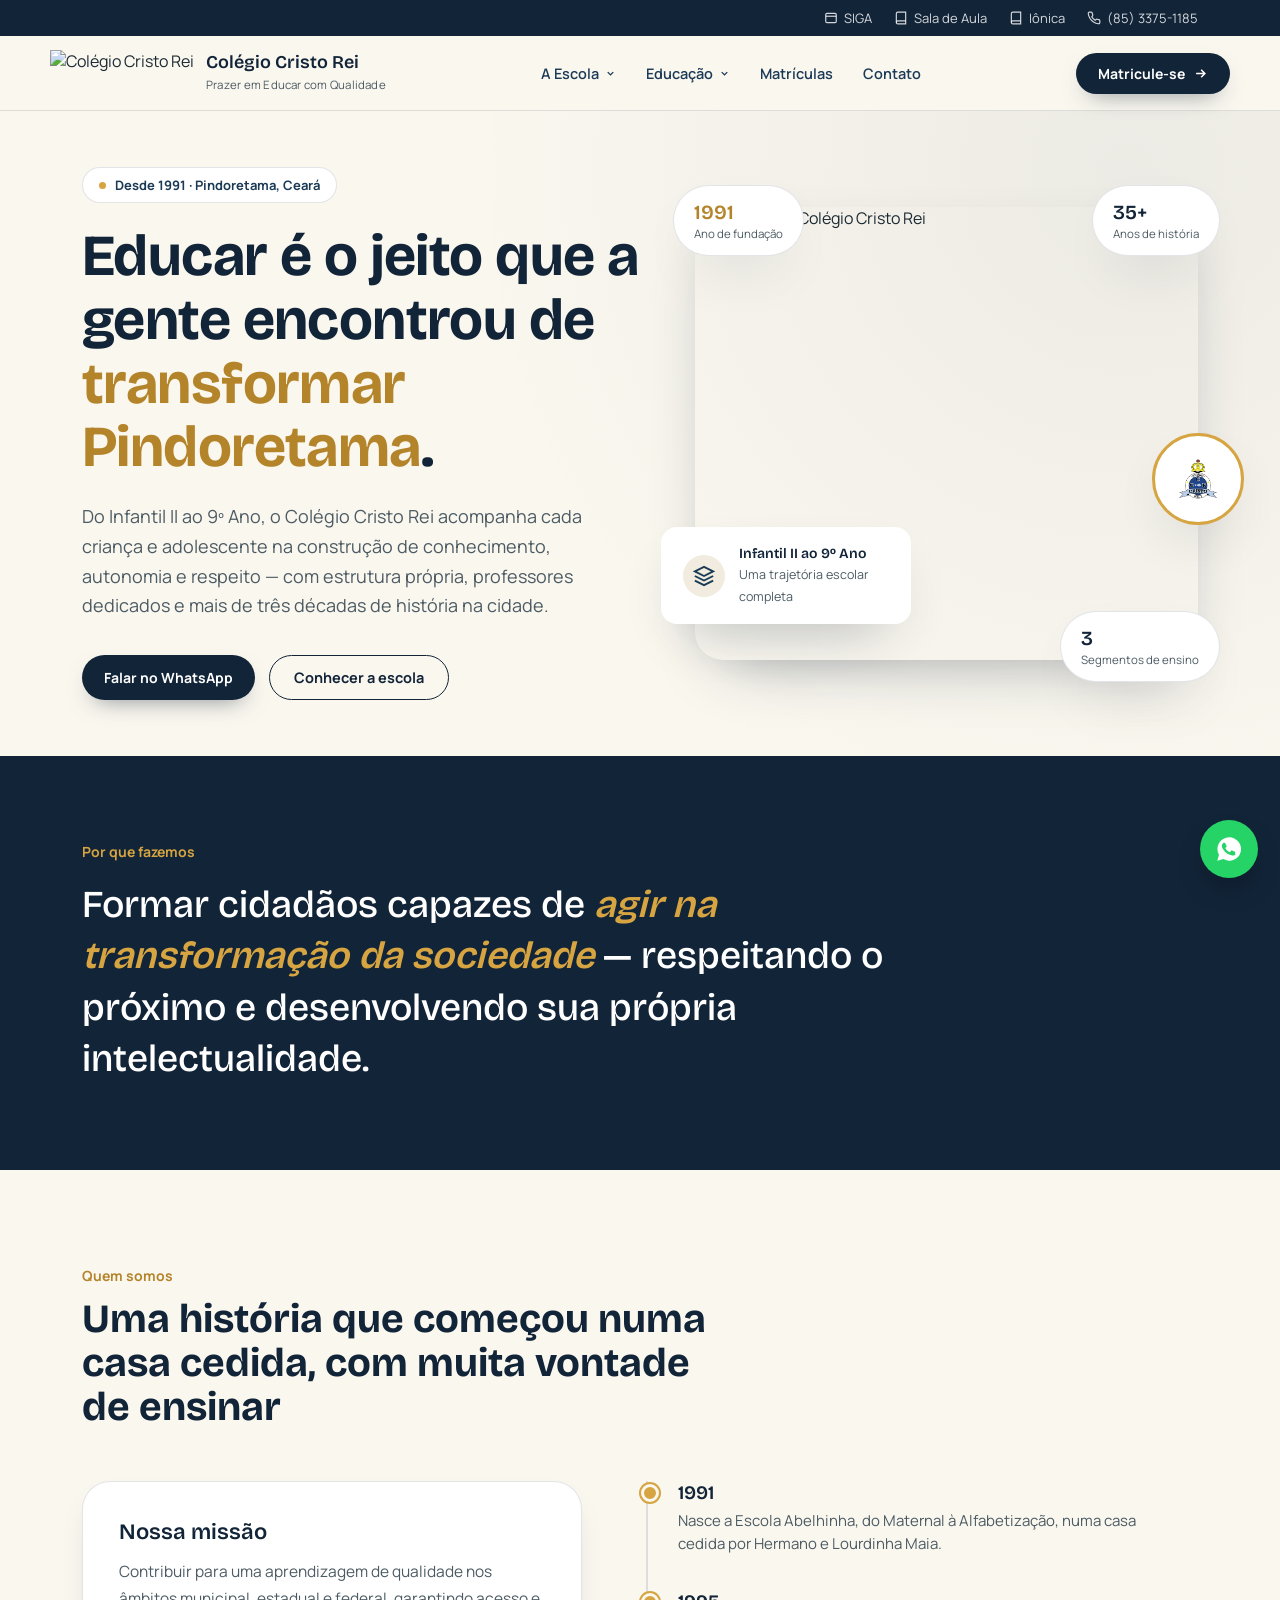
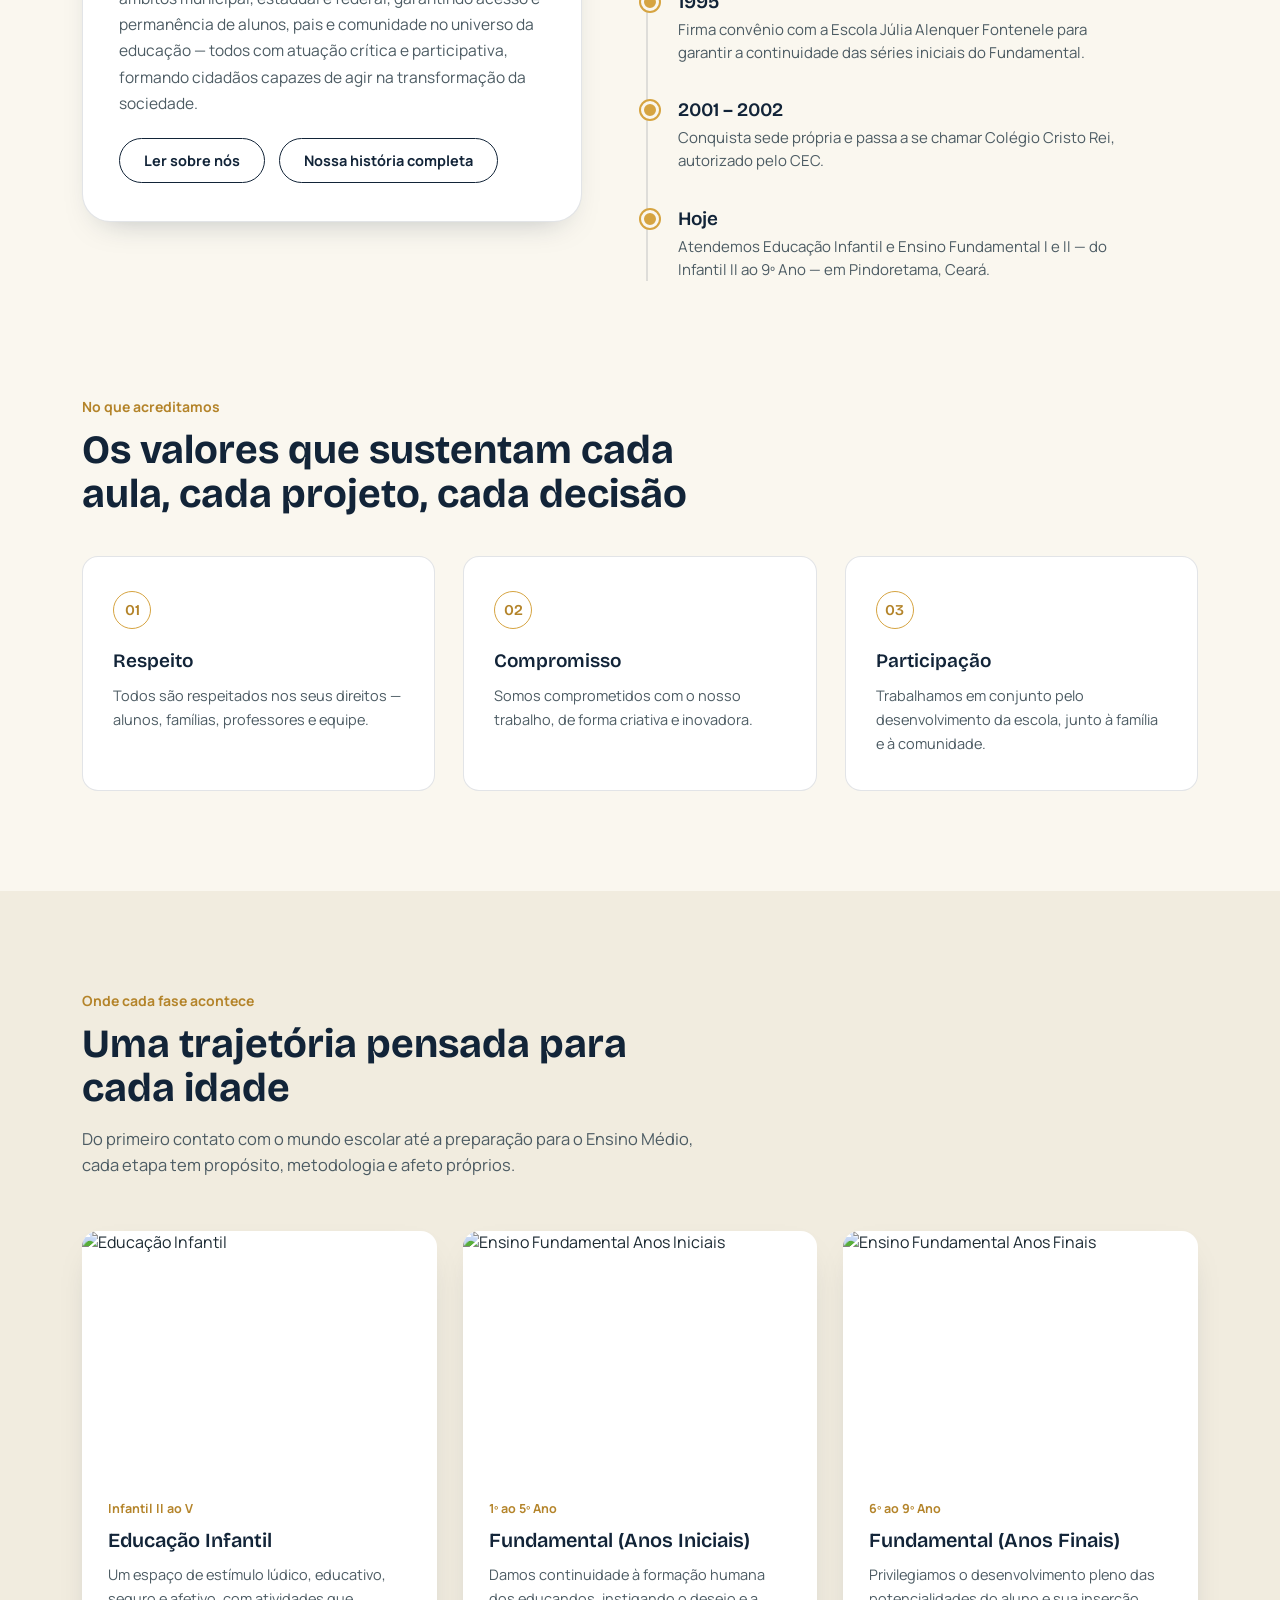
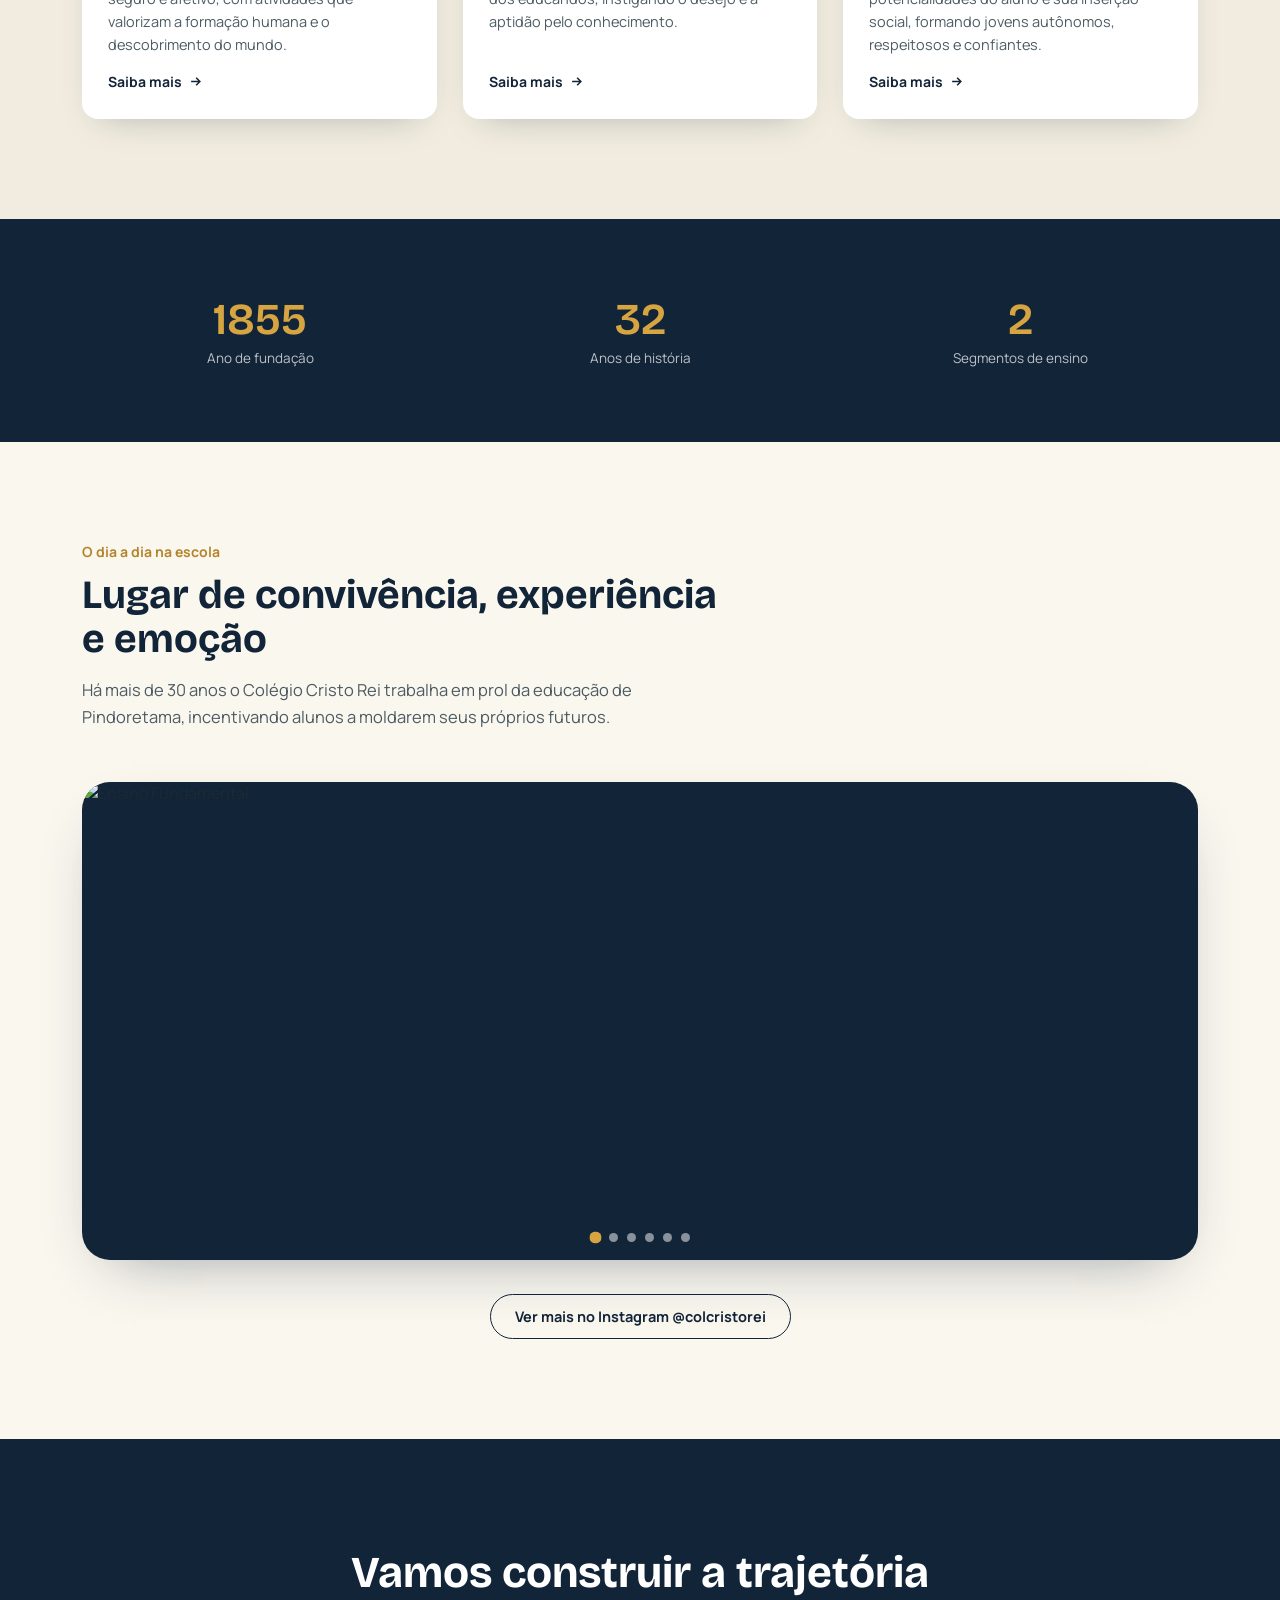
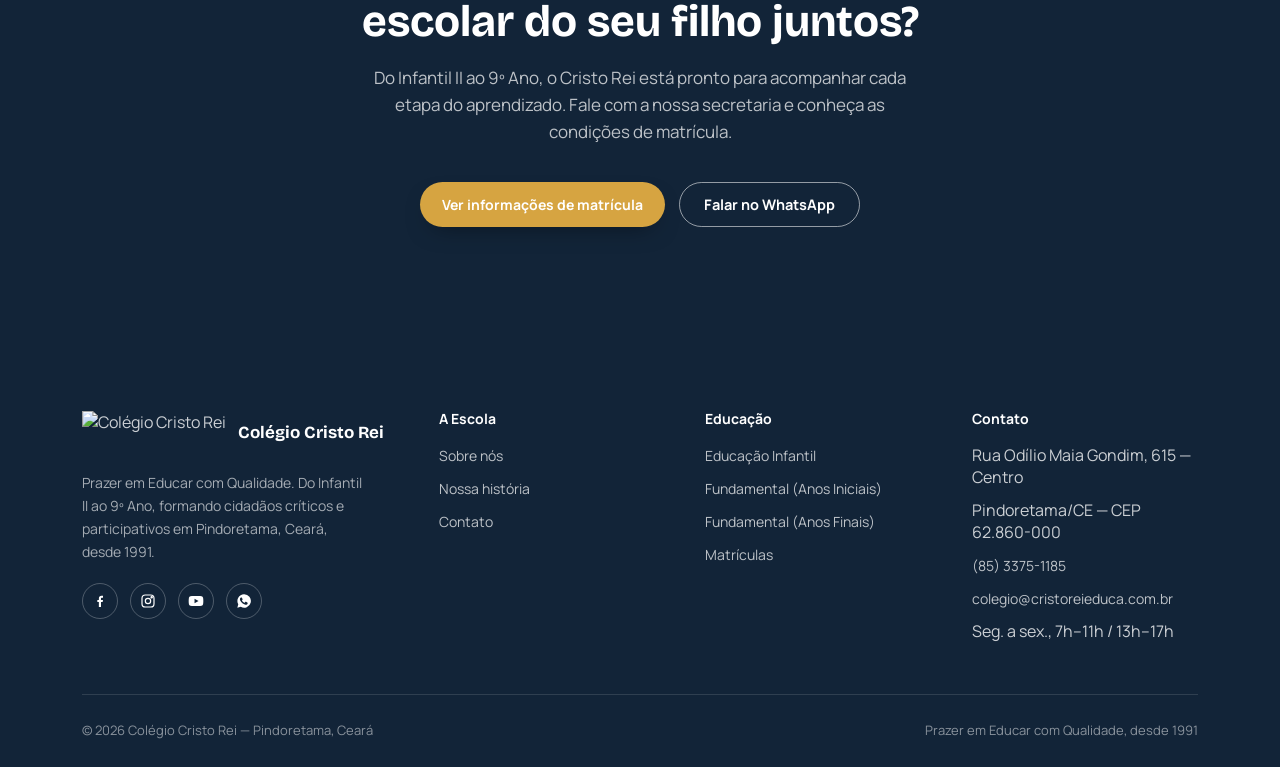
==== index.html @ 0f5fbab6 "Add files via upload" ====
<!DOCTYPE html>
<html lang="pt-BR">
<head>
<meta charset="UTF-8">
<meta name="viewport" content="width=device-width, initial-scale=1.0">
<title>Colégio Cristo Rei · Pindoretama, Ceará · Prazer em Educar com Qualidade</title>
<meta name="description" content="Colégio Cristo Rei — Educação Infantil ao 9º Ano em Pindoretama, Ceará. Desde 1991 formando cidadãos críticos, participativos e preparados para o futuro.">
<link rel="icon" href="https://cristoreieduca.com.br/wp-content/uploads/2020/12/cropped-favicon-1-270x270.png">
<link rel="preconnect" href="https://fonts.googleapis.com">
<link rel="preconnect" href="https://fonts.gstatic.com" crossorigin>
<link href="https://fonts.googleapis.com/css2?family=Bricolage+Grotesque:opsz,wght@12..96,400;12..96,500;12..96,600;12..96,700&family=Manrope:wght@400;500;600;700;800&display=swap" rel="stylesheet">
<link rel="stylesheet" href="css/style.css">
</head>
<body>

<div class="topbar">
  <div class="wrap">
    <a href="https://siga.activesoft.com.br/login/?instituicao=CRISTOREICE" target="_blank" rel="noopener">
      <svg viewBox="0 0 24 24" fill="none" stroke="currentColor" stroke-width="2"><rect x="3" y="4" width="18" height="16" rx="2"/><path d="M3 9h18"/></svg> SIGA
    </a>
    <a href="https://classroom.google.com/u/0/h?hl=pt-BR" target="_blank" rel="noopener">
      <svg viewBox="0 0 24 24" fill="none" stroke="currentColor" stroke-width="2"><path d="M4 19.5A2.5 2.5 0 0 1 6.5 17H20"/><path d="M6.5 2H20v20H6.5A2.5 2.5 0 0 1 4 19.5v-15A2.5 2.5 0 0 1 6.5 2z"/></svg> Sala de Aula
    </a>
    <a href="https://colegiocristoreice.souionica.com.br/library" target="_blank" rel="noopener">
      <svg viewBox="0 0 24 24" fill="none" stroke="currentColor" stroke-width="2"><path d="M4 19.5A2.5 2.5 0 0 1 6.5 17H20"/><path d="M6.5 2H20v20H6.5A2.5 2.5 0 0 1 4 19.5v-15A2.5 2.5 0 0 1 6.5 2z"/></svg> Iônica
    </a>
    <a href="tel:8533751185">
      <svg viewBox="0 0 24 24" fill="none" stroke="currentColor" stroke-width="2"><path d="M22 16.92v3a2 2 0 0 1-2.18 2 19.8 19.8 0 0 1-8.63-3.07 19.5 19.5 0 0 1-6-6 19.8 19.8 0 0 1-3.07-8.67A2 2 0 0 1 4.11 2h3a2 2 0 0 1 2 1.72c.13.96.36 1.9.68 2.81a2 2 0 0 1-.45 2.11L8.09 9.91a16 16 0 0 0 6 6l1.27-1.27a2 2 0 0 1 2.11-.45c.91.32 1.85.55 2.81.68A2 2 0 0 1 22 16.92z"/></svg> (85) 3375-1185
    </a>
  </div>
</div>

<header class="site" id="siteHeader">
  <div class="wrap nav-row">
    <a class="brand" href="index.html">
      <img src="https://cristoreieduca.com.br/wp-content/uploads/2020/11/Logotipo-CCR-2021_Prancheta-1.png" alt="Colégio Cristo Rei">
      <span>
        <span class="name">Colégio Cristo Rei</span>
        <span class="tag">Prazer em Educar com Qualidade</span>
      </span>
    </a>
    <nav class="main">
      <div class="has-drop">
        <button>A Escola <svg viewBox="0 0 24 24" fill="none" stroke="currentColor" stroke-width="3"><path d="M6 9l6 6 6-6"/></svg></button>
        <div class="dropdown">
          <a href="sobre-nos.html">Sobre nós<span>Missão e valores</span></a>
          <a href="nossa-historia.html">Nossa história<span>Desde 1991</span></a>
        </div>
      </div>
      <div class="has-drop">
        <button>Educação <svg viewBox="0 0 24 24" fill="none" stroke="currentColor" stroke-width="3"><path d="M6 9l6 6 6-6"/></svg></button>
        <div class="dropdown">
          <a href="educacao-infantil.html">Educação Infantil<span>Infantil II ao V</span></a>
          <a href="fundamental-anos-iniciais.html">Fundamental (Anos Iniciais)<span>1º ao 5º Ano</span></a>
          <a href="fundamental-anos-finais.html">Fundamental (Anos Finais)<span>6º ao 9º Ano</span></a>
        </div>
      </div>
      <a href="matriculas.html">Matrículas</a>
      <a href="contato.html">Contato</a>
    </nav>
    <a class="cta-btn desktop-only" href="matriculas.html">
      Matricule-se
      <svg viewBox="0 0 24 24" fill="none" stroke="currentColor" stroke-width="2.4" width="15" height="15"><path d="M5 12h14M13 6l6 6-6 6"/></svg>
    </a>
    <button class="burger" id="burgerBtn" aria-label="Abrir menu"><span></span><span></span><span></span></button>
  </div>
  <div class="mobile-menu" id="mobileMenu">
    <div class="m-group"><b>A Escola</b></div>
    <div class="sub">
      <a href="sobre-nos.html">Sobre nós</a>
      <a href="nossa-historia.html">Nossa história</a>
    </div>
    <div class="m-group"><b>Educação</b></div>
    <div class="sub">
      <a href="educacao-infantil.html">Educação Infantil</a>
      <a href="fundamental-anos-iniciais.html">Fundamental (Anos Iniciais)</a>
      <a href="fundamental-anos-finais.html">Fundamental (Anos Finais)</a>
    </div>
    <a href="matriculas.html">Matrículas</a>
    <a href="contato.html">Contato</a>
    <a href="matriculas.html">Matricule-se →</a>
  </div>
</header>

<!-- HERO -->
<section class="hero">
  <div class="wrap hero-grid">
    <div class="reveal">
      <span class="badge"><span class="dot"></span> Desde 1991 · Pindoretama, Ceará</span>
      <h1>Educar é o jeito que a gente encontrou de <em>transformar Pindoretama</em>.</h1>
      <p class="lead">Do Infantil II ao 9º Ano, o Colégio Cristo Rei acompanha cada criança e adolescente na construção de conhecimento, autonomia e respeito — com estrutura própria, professores dedicados e mais de três décadas de história na cidade.</p>
      <div class="hero-actions">
        <a class="cta-btn" href="https://api.whatsapp.com/send/?phone=558597484850&text=Ol%C3%A1%2C%20gostaria%20de%20saber%20mais%20sobre%20o%20Col%C3%A9gio%20Cristo%20Rei" target="_blank" rel="noopener">Falar no WhatsApp</a>
        <a class="btn-outline" href="sobre-nos.html">Conhecer a escola</a>
      </div>
    </div>
    <div class="hero-media reveal">
      <div class="frame">
        <img src="https://cristoreieduca.com.br/wp-content/uploads/2020/12/Foto-da-Fachada-melhorar-a-foto-tirar-fios-etc-scaled.jpg" alt="Fachada do Colégio Cristo Rei">
      </div>

      <div class="float-card mini node-tl">
        <b>1991</b><span>Ano de fundação</span>
      </div>
      <div class="float-card mini node-tr">
        <b>35+</b><span>Anos de história</span>
      </div>
      <div class="float-card node-bl">
        <div class="icon">
          <svg viewBox="0 0 24 24" fill="none" stroke="currentColor" stroke-width="2"><path d="M12 2 2 7l10 5 10-5-10-5z"/><path d="M2 17l10 5 10-5"/><path d="M2 12l10 5 10-5"/></svg>
        </div>
        <div>
          <b>Infantil II ao 9º Ano</b>
          <span>Uma trajetória escolar completa</span>
        </div>
      </div>
      <div class="float-card mini node-br">
        <b>3</b><span>Segmentos de ensino</span>
      </div>
      <div class="float-card logo-badge" aria-hidden="true">
        <img src="img/brasao-cristo-rei.png" alt="Brasão do Colégio Cristo Rei">
      </div>
    </div>
  </div>
</section>

<!-- QUOTE -->
<section class="quote-section">
  <div class="wrap reveal">
    <span class="eyebrow">Por que fazemos</span>
    <h2>Formar cidadãos capazes de <i>agir na transformação da sociedade</i> — respeitando o próximo e desenvolvendo sua própria intelectualidade.</h2>
  </div>
</section>

<!-- MISSÃO / HISTÓRIA (resumo) -->
<section class="story">
  <div class="wrap">
    <div class="sec-head reveal">
      <span class="kicker">Quem somos</span>
      <h2>Uma história que começou numa casa cedida, com muita vontade de ensinar</h2>
    </div>
    <div class="story-grid">
      <div class="mission-card reveal">
        <h3>Nossa missão</h3>
        <p>Contribuir para uma aprendizagem de qualidade nos âmbitos municipal, estadual e federal, garantindo acesso e permanência de alunos, pais e comunidade no universo da educação — todos com atuação crítica e participativa, formando cidadãos capazes de agir na transformação da sociedade.</p>
        <div style="margin-top:22px;display:flex;gap:14px;flex-wrap:wrap;">
          <a class="btn-outline" href="sobre-nos.html">Ler sobre nós</a>
          <a class="btn-outline" href="nossa-historia.html">Nossa história completa</a>
        </div>
      </div>
      <div class="timeline reveal">
        <div class="item reveal">
          <div class="year">1991</div>
          <div class="desc">Nasce a Escola Abelhinha, do Maternal à Alfabetização, numa casa cedida por Hermano e Lourdinha Maia.</div>
        </div>
        <div class="item reveal">
          <div class="year">1995</div>
          <div class="desc">Firma convênio com a Escola Júlia Alenquer Fontenele para garantir a continuidade das séries iniciais do Fundamental.</div>
        </div>
        <div class="item reveal">
          <div class="year">2001 – 2002</div>
          <div class="desc">Conquista sede própria e passa a se chamar Colégio Cristo Rei, autorizado pelo CEC.</div>
        </div>
        <div class="item reveal">
          <div class="year">Hoje</div>
          <div class="desc">Atendemos Educação Infantil e Ensino Fundamental I e II — do Infantil II ao 9º Ano — em Pindoretama, Ceará.</div>
        </div>
      </div>
    </div>
  </div>
</section>

<!-- VALORES -->
<section class="values">
  <div class="wrap">
    <div class="sec-head reveal" style="margin-bottom:40px;">
      <span class="kicker">No que acreditamos</span>
      <h2>Os valores que sustentam cada aula, cada projeto, cada decisão</h2>
    </div>
    <div class="values-grid">
      <div class="value-card reveal">
        <div class="num">01</div>
        <h3>Respeito</h3>
        <p>Todos são respeitados nos seus direitos — alunos, famílias, professores e equipe.</p>
      </div>
      <div class="value-card reveal">
        <div class="num">02</div>
        <h3>Compromisso</h3>
        <p>Somos comprometidos com o nosso trabalho, de forma criativa e inovadora.</p>
      </div>
      <div class="value-card reveal">
        <div class="num">03</div>
        <h3>Participação</h3>
        <p>Trabalhamos em conjunto pelo desenvolvimento da escola, junto à família e à comunidade.</p>
      </div>
    </div>
  </div>
</section>

<!-- SEGMENTOS -->
<section class="segments">
  <div class="wrap">
    <div class="sec-head reveal">
      <span class="kicker">Onde cada fase acontece</span>
      <h2>Uma trajetória pensada para cada idade</h2>
      <p>Do primeiro contato com o mundo escolar até a preparação para o Ensino Médio, cada etapa tem propósito, metodologia e afeto próprios.</p>
    </div>
    <div class="seg-grid">
      <div class="seg-card reveal">
        <div class="ph"><img src="https://cristoreieduca.com.br/wp-content/uploads/2020/12/Educacao-Infantil-7-scaled.jpg" alt="Educação Infantil"></div>
        <div class="body">
          <span class="stage">Infantil II ao V</span>
          <h3>Educação Infantil</h3>
          <p>Um espaço de estímulo lúdico, educativo, seguro e afetivo, com atividades que valorizam a formação humana e o descobrimento do mundo.</p>
          <a class="go" href="educacao-infantil.html">Saiba mais <svg viewBox="0 0 24 24" fill="none" stroke="currentColor" stroke-width="2.4"><path d="M5 12h14M13 6l6 6-6 6"/></svg></a>
        </div>
      </div>
      <div class="seg-card reveal">
        <div class="ph"><img src="https://cristoreieduca.com.br/wp-content/uploads/2020/12/Ensino-Fundamental-I-8-scaled.jpg" alt="Ensino Fundamental Anos Iniciais"></div>
        <div class="body">
          <span class="stage">1º ao 5º Ano</span>
          <h3>Fundamental (Anos Iniciais)</h3>
          <p>Damos continuidade à formação humana dos educandos, instigando o desejo e a aptidão pelo conhecimento.</p>
          <a class="go" href="fundamental-anos-iniciais.html">Saiba mais <svg viewBox="0 0 24 24" fill="none" stroke="currentColor" stroke-width="2.4"><path d="M5 12h14M13 6l6 6-6 6"/></svg></a>
        </div>
      </div>
      <div class="seg-card reveal">
        <div class="ph"><img src="https://cristoreieduca.com.br/wp-content/uploads/2020/12/Ensino-Fundamental-II-16-scaled.jpg" alt="Ensino Fundamental Anos Finais"></div>
        <div class="body">
          <span class="stage">6º ao 9º Ano</span>
          <h3>Fundamental (Anos Finais)</h3>
          <p>Privilegiamos o desenvolvimento pleno das potencialidades do aluno e sua inserção social, formando jovens autônomos, respeitosos e confiantes.</p>
          <a class="go" href="fundamental-anos-finais.html">Saiba mais <svg viewBox="0 0 24 24" fill="none" stroke="currentColor" stroke-width="2.4"><path d="M5 12h14M13 6l6 6-6 6"/></svg></a>
        </div>
      </div>
    </div>
  </div>
</section>

<!-- NÚMEROS -->
<section class="stats-band">
  <div class="wrap">
    <div class="stats-grid">
      <div class="stat reveal"><b data-count="1991">0</b><span>Ano de fundação</span></div>
      <div class="stat reveal"><b data-count="35">0</b><span>Anos de história</span></div>
      <div class="stat reveal"><b data-count="3">0</b><span>Segmentos de ensino</span></div>
    </div>
  </div>
</section>

<!-- GALERIA -->
<section class="gallery">
  <div class="wrap">
    <div class="sec-head reveal">
      <span class="kicker">O dia a dia na escola</span>
      <h2>Lugar de convivência, experiência e emoção</h2>
      <p>Há mais de 30 anos o Colégio Cristo Rei trabalha em prol da educação de Pindoretama, incentivando alunos a moldarem seus próprios futuros.</p>
    </div>
    <div class="carousel reveal" id="schoolCarousel">
      <div class="carousel-track">
        <figure class="carousel-slide is-active"><img src="https://cristoreieduca.com.br/wp-content/uploads/2020/12/Ensino-Fundamental-I-7-scaled.jpg" alt="Ensino Fundamental"></figure>
        <figure class="carousel-slide"><img src="https://cristoreieduca.com.br/wp-content/uploads/2020/12/Educacao-Infantil-22-scaled.jpg" alt="Educação Infantil"></figure>
        <figure class="carousel-slide"><img src="https://cristoreieduca.com.br/wp-content/uploads/2020/12/Ensino-Fundamental-II-4-scaled.jpg" alt="Ensino Fundamental II"></figure>
        <figure class="carousel-slide"><img src="https://cristoreieduca.com.br/wp-content/uploads/2020/12/Ensino-Fundamental-I-21-scaled.jpg" alt="Ensino Fundamental"></figure>
        <figure class="carousel-slide"><img src="https://cristoreieduca.com.br/wp-content/uploads/2020/12/Ensino-Fundamental-II-25-scaled.jpg" alt="Ensino Fundamental II"></figure>
        <figure class="carousel-slide"><img src="https://cristoreieduca.com.br/wp-content/uploads/2020/12/Educacao-Infantil-12-1-scaled.jpg" alt="Educação Infantil"></figure>
      </div>
      <div class="carousel-dots">
        <button class="dot is-active" aria-label="Foto 1"></button>
        <button class="dot" aria-label="Foto 2"></button>
        <button class="dot" aria-label="Foto 3"></button>
        <button class="dot" aria-label="Foto 4"></button>
        <button class="dot" aria-label="Foto 5"></button>
        <button class="dot" aria-label="Foto 6"></button>
      </div>
    </div>
    <div style="text-align:center;margin-top:34px;" class="reveal">
      <a class="btn-outline" href="https://www.instagram.com/colcristorei/" target="_blank" rel="noopener">Ver mais no Instagram @colcristorei</a>
    </div>
  </div>
</section>


<!-- CTA FINAL -->
<section class="final-cta on-navy">
  <div class="wrap reveal">
    <h2>Vamos construir a trajetória escolar do seu filho juntos?</h2>
    <p>Do Infantil II ao 9º Ano, o Cristo Rei está pronto para acompanhar cada etapa do aprendizado. Fale com a nossa secretaria e conheça as condições de matrícula.</p>
    <div class="hero-actions">
      <a class="cta-btn" href="matriculas.html">Ver informações de matrícula</a>
      <a class="btn-outline" href="https://api.whatsapp.com/send/?phone=558597484850&text=Ol%C3%A1%2C%20gostaria%20de%20saber%20mais%20sobre%20matr%C3%ADculas" target="_blank" rel="noopener">Falar no WhatsApp</a>
    </div>
  </div>
</section>

<footer id="rodape">
  <div class="wrap">
    <div class="foot-grid">
      <div>
        <div class="foot-brand">
          <img src="https://cristoreieduca.com.br/wp-content/uploads/2020/11/Logotipo-CCR-2021_Prancheta-1-copia-2.png" alt="Colégio Cristo Rei">
          <b>Colégio Cristo Rei</b>
        </div>
        <p class="desc">Prazer em Educar com Qualidade. Do Infantil II ao 9º Ano, formando cidadãos críticos e participativos em Pindoretama, Ceará, desde 1991.</p>
        <div class="foot-social">
          <a href="https://www.facebook.com/colcristoreipindoretama" target="_blank" rel="noopener" aria-label="Facebook">
            <svg viewBox="0 0 24 24" fill="currentColor" style="color:#fff;"><path d="M13.5 21v-7.5H16l.5-3H13.5V8.5c0-.9.25-1.5 1.6-1.5H16.5V4.3c-.3 0-1.2-.1-2.3-.1-2.3 0-3.9 1.4-3.9 4V10.5H8v3h2.3V21h3.2z"/></svg>
          </a>
          <a href="https://www.instagram.com/colcristorei/" target="_blank" rel="noopener" aria-label="Instagram">
            <svg viewBox="0 0 24 24" fill="none" stroke="#fff" stroke-width="1.8"><rect x="3" y="3" width="18" height="18" rx="5"/><circle cx="12" cy="12" r="4"/><circle cx="17.5" cy="6.5" r="1"/></svg>
          </a>
          <a href="https://www.youtube.com/channel/UCZfYxuL3ExJ3GWzZtQUIO_Q" target="_blank" rel="noopener" aria-label="YouTube">
            <svg viewBox="0 0 24 24" fill="currentColor" style="color:#fff;"><path d="M23 12s0-3.4-.4-5a3 3 0 0 0-2.1-2.1C18.9 4.5 12 4.5 12 4.5s-6.9 0-8.5.4A3 3 0 0 0 1.4 7 31 31 0 0 0 1 12a31 31 0 0 0 .4 5 3 3 0 0 0 2.1 2.1c1.6.4 8.5.4 8.5.4s6.9 0 8.5-.4A3 3 0 0 0 22.6 17c.4-1.6.4-5 .4-5zM9.8 15.5v-7l6 3.5-6 3.5z"/></svg>
          </a>
          <a href="https://api.whatsapp.com/send/?phone=558597484850" target="_blank" rel="noopener" aria-label="WhatsApp">
            <svg viewBox="0 0 24 24" fill="currentColor" style="color:#fff;"><path d="M12 2a10 10 0 0 0-8.6 15L2 22l5.2-1.4A10 10 0 1 0 12 2zm5.8 14.2c-.3.7-1.4 1.3-2 1.4-.5.1-1.1.2-3.6-.8-3-1.2-5-4.2-5.1-4.4-.2-.2-1.2-1.6-1.2-3s.7-2.1 1-2.4c.3-.3.6-.3.8-.3h.6c.2 0 .4 0 .6.5.3.6.9 2 1 2.1.1.2.1.4 0 .6-.6 1.2-1.2 1.1-.7 1.9 1 1.6 1.8 2.1 3.2 2.8.2.1.4.1.6-.1.2-.2.8-.9 1-1.2.2-.3.4-.2.7-.1.3.1 1.7.8 2 1 .3.1.5.2.6.3.1.2.1.9-.2 1.7z"/></svg>
          </a>
        </div>
      </div>
      <div>
        <h4>A Escola</h4>
        <ul>
          <li><a href="sobre-nos.html">Sobre nós</a></li>
          <li><a href="nossa-historia.html">Nossa história</a></li>
          <li><a href="contato.html">Contato</a></li>
        </ul>
      </div>
      <div>
        <h4>Educação</h4>
        <ul>
          <li><a href="educacao-infantil.html">Educação Infantil</a></li>
          <li><a href="fundamental-anos-iniciais.html">Fundamental (Anos Iniciais)</a></li>
          <li><a href="fundamental-anos-finais.html">Fundamental (Anos Finais)</a></li>
          <li><a href="matriculas.html">Matrículas</a></li>
        </ul>
      </div>
      <div>
        <h4>Contato</h4>
        <ul>
          <li>Rua Odílio Maia Gondim, 615 — Centro</li>
          <li>Pindoretama/CE — CEP 62.860-000</li>
          <li><a href="tel:8533751185">(85) 3375-1185</a></li>
          <li><a href="mailto:colegio@cristoreieduca.com.br">colegio@cristoreieduca.com.br</a></li>
          <li>Seg. a sex., 7h–11h / 13h–17h</li>
        </ul>
      </div>
    </div>
    <div class="foot-bottom">
      <span>© 2026 Colégio Cristo Rei — Pindoretama, Ceará</span>
      <span>Prazer em Educar com Qualidade, desde 1991</span>
    </div>
  </div>
</footer>

<a class="wa-float" href="https://api.whatsapp.com/send/?phone=558597484850&text=Ol%C3%A1%2C%20gostaria%20de%20saber%20mais%20sobre%20o%20Col%C3%A9gio%20Cristo%20Rei" target="_blank" rel="noopener" aria-label="Falar no WhatsApp">
  <svg viewBox="0 0 24 24"><path d="M12 2a10 10 0 0 0-8.6 15L2 22l5.2-1.4A10 10 0 1 0 12 2zm5.8 14.2c-.3.7-1.4 1.3-2 1.4-.5.1-1.1.2-3.6-.8-3-1.2-5-4.2-5.1-4.4-.2-.2-1.2-1.6-1.2-3s.7-2.1 1-2.4c.3-.3.6-.3.8-.3h.6c.2 0 .4 0 .6.5.3.6.9 2 1 2.1.1.2.1.4 0 .6-.6 1.2-1.2 1.1-.7 1.9 1 1.6 1.8 2.1 3.2 2.8.2.1.4.1.6-.1.2-.2.8-.9 1-1.2.2-.3.4-.2.7-.1.3.1 1.7.8 2 1 .3.1.5.2.6.3.1.2.1.9-.2 1.7z"/></svg>
</a>

<script src="js/main.js"></script>
</body>
</html>
---- css/style.css ----
/* =========================================================
   Colégio Cristo Rei — folha de estilos principal
   ========================================================= */
:root{
  --navy:#122438;
  --navy-2:#1b3a56;
  --paper:#FAF7EF;
  --paper-2:#F1ECDF;
  --ink:#1c2a33;
  --ink-soft:#4c5b63;
  --gold:#D6A441;
  --gold-dark:#B4842A;
  --line: rgba(18,36,56,0.12);
  --white:#ffffff;
  --radius-lg: 28px;
  --radius-md: 16px;
  --shadow: 0 24px 60px -30px rgba(18,36,56,0.45);
  --shadow-soft: 0 14px 34px -20px rgba(18,36,56,0.35);
  --maxw: 1180px;
}
*{box-sizing:border-box;}
html{scroll-behavior:smooth;}
body{
  margin:0;
  font-family:'Manrope', sans-serif;
  color:var(--ink);
  background:var(--paper);
  -webkit-font-smoothing:antialiased;
  overflow-x:hidden;
}
h1,h2,h3,h4{
  font-family:'Bricolage Grotesque', sans-serif;
  font-weight:600;
  line-height:1.1;
  margin:0;
  color:var(--navy);
}
h1,h2{font-weight:700;}
p{margin:0;}
a{color:inherit;text-decoration:none;}
img{max-width:100%;display:block;}
ul{list-style:none;margin:0;padding:0;}
.wrap{max-width:var(--maxw);margin:0 auto;padding:0 32px;}
section{position:relative;}
@media(max-width:640px){.wrap{padding:0 20px;}}

/* reveal on scroll */
.reveal{opacity:0;transform:translateY(28px);transition:opacity .8s cubic-bezier(.2,.7,.2,1), transform .8s cubic-bezier(.2,.7,.2,1);}
.reveal.in{opacity:1;transform:translateY(0);}
@media (prefers-reduced-motion: reduce){
  .reveal{opacity:1;transform:none;transition:none;}
  html{scroll-behavior:auto;}
}

/* ---------- topbar ---------- */
.topbar{background:var(--navy);color:rgba(255,255,255,0.82);font-size:13px;}
.topbar .wrap{display:flex;justify-content:flex-end;gap:22px;padding:9px 32px;flex-wrap:wrap;}
.topbar a{display:flex;align-items:center;gap:6px;transition:color .2s;}
.topbar a:hover{color:var(--gold);}
.topbar svg{width:14px;height:14px;flex:none;}

/* ---------- header / nav ---------- */
header.site{
  position:sticky;top:0;z-index:80;
  background:rgba(250,247,239,0.92);
  backdrop-filter:blur(10px);
  border-bottom:1px solid var(--line);
  transition:box-shadow .3s;
}
header.site.scrolled{box-shadow:0 8px 24px -18px rgba(18,36,56,.5);}
.nav-row{display:flex;align-items:center;justify-content:space-between;padding:14px 0;gap:24px;}
.brand{display:flex;align-items:center;gap:12px;}
.brand img{height:46px;width:auto;}
.brand .name{font-family:'Bricolage Grotesque', sans-serif;font-weight:600;font-size:18px;color:var(--navy);line-height:1.15;display:block;}
.brand .tag{font-size:11.5px;color:var(--ink-soft);letter-spacing:.02em;}

nav.main{display:flex;align-items:center;gap:30px;}
nav.main > a, .has-drop > button{
  font-size:14.5px;font-weight:600;color:var(--navy-2);position:relative;padding:8px 0;
  background:none;border:none;cursor:pointer;font-family:'Manrope',sans-serif;
  display:flex;align-items:center;gap:6px;
}
nav.main > a::after{content:'';position:absolute;left:0;bottom:0;width:0;height:2px;background:var(--gold);transition:width .25s ease;}
nav.main > a:hover::after{width:100%;}
.has-drop{position:relative;}
.has-drop svg{width:11px;height:11px;transition:transform .2s;}
.has-drop:hover svg{transform:rotate(180deg);}
.dropdown{
  position:absolute;top:100%;left:50%;transform:translateX(-50%) translateY(8px);
  background:var(--white);border:1px solid var(--line);border-radius:14px;
  box-shadow:var(--shadow);min-width:250px;padding:10px;
  opacity:0;pointer-events:none;transition:opacity .2s, transform .2s;
}
.has-drop:hover .dropdown{opacity:1;pointer-events:auto;transform:translateX(-50%) translateY(0);}
.dropdown a{display:block;padding:11px 14px;border-radius:9px;font-size:14px;font-weight:600;color:var(--navy-2);transition:background .15s;}
.dropdown a:hover{background:var(--paper-2);}
.dropdown a span{display:block;font-size:12px;font-weight:500;color:var(--ink-soft);margin-top:2px;}

.cta-btn{
  background:var(--navy);color:var(--white)!important;padding:11px 22px;border-radius:100px;
  font-weight:700;font-size:14px;display:inline-flex;align-items:center;gap:8px;
  box-shadow:0 10px 24px -12px rgba(18,36,56,.6);transition:transform .2s, background .2s;
}
.cta-btn:hover{background:var(--gold-dark);transform:translateY(-2px);}
.burger{display:none;background:none;border:none;cursor:pointer;padding:6px;}
.burger span{display:block;width:24px;height:2px;background:var(--navy);margin:5px 0;transition:.3s;}

.mobile-menu{display:none;flex-direction:column;gap:2px;background:var(--paper);border-top:1px solid var(--line);padding:10px 0 18px;}
.mobile-menu.open{display:flex;}
.mobile-menu a{padding:12px 4px;font-weight:600;color:var(--navy-2);border-bottom:1px solid var(--line);font-size:15px;}
.mobile-menu .sub a{padding-left:20px;font-weight:500;font-size:14px;color:var(--ink-soft);}
.mobile-menu .m-group b{display:block;padding:12px 4px 4px;font-size:13px;color:var(--gold-dark);}

@media(max-width:960px){
  nav.main{display:none;}
  .burger{display:block;}
  .cta-btn.desktop-only{display:none;}
}

/* ---------- page hero (inner pages) ---------- */
.page-hero{padding:64px 0 70px;background:var(--paper);}
.page-hero .crumbs{font-size:13px;color:var(--ink-soft);font-weight:600;margin-bottom:16px;}
.page-hero .crumbs a{color:var(--navy-2);}
.page-hero h1{font-size:clamp(30px,4.4vw,50px);max-width:760px;}
.page-hero p.lead{margin-top:18px;color:var(--ink-soft);font-size:17px;max-width:600px;line-height:1.65;}
.page-hero.with-media{padding-bottom:0;}
.page-hero-media{margin-top:44px;border-radius:var(--radius-lg);overflow:hidden;box-shadow:var(--shadow);aspect-ratio:16/9;max-height:520px;}
.page-hero-media img{width:100%;height:100%;object-fit:cover;object-position:50% 30%;}
@media(max-width:640px){.page-hero-media{aspect-ratio:4/3.6;max-height:none;}}

/* ---------- hero home ---------- */
.hero{padding:56px 0 0;overflow:hidden;background:radial-gradient(1100px circle at 88% 10%, rgba(18,36,56,0.06), transparent 60%);}
.hero-grid{display:grid;grid-template-columns:1.05fr 0.95fr;gap:56px;align-items:center;padding-bottom:56px;}
.badge{display:inline-flex;align-items:center;gap:9px;background:var(--white);border:1px solid var(--line);padding:8px 16px;border-radius:100px;font-size:13px;font-weight:700;color:var(--navy-2);box-shadow:var(--shadow-soft);}
.badge .dot{width:7px;height:7px;border-radius:50%;background:var(--gold);}
.hero h1{font-size:clamp(34px,4.6vw,58px);margin-top:22px;letter-spacing:-0.01em;}
.hero h1 em{font-style:normal;color:var(--gold-dark);}
.hero p.lead{margin-top:22px;font-size:18px;line-height:1.65;color:var(--ink-soft);max-width:520px;}
.hero-actions{display:flex;gap:14px;margin-top:34px;flex-wrap:wrap;}
.btn-outline{border:1.5px solid var(--navy);color:var(--navy);padding:12px 24px;border-radius:100px;font-weight:700;font-size:14.5px;transition:background .2s,color .2s;display:inline-block;}
.btn-outline:hover{background:var(--navy);color:var(--white);}
.hero-media{position:relative;}
.hero-media .frame{border-radius:var(--radius-lg);overflow:hidden;box-shadow:var(--shadow);aspect-ratio:4/3.6;position:relative;z-index:1;}
.hero-media .frame img{width:100%;height:100%;object-fit:cover;object-position:center;transition:transform .7s cubic-bezier(.2,.7,.2,1);}
@media(max-width:920px){.hero-media .frame{aspect-ratio:16/10;}}
.hero-media:hover .frame img{transform:scale(1.05);}

/* bolhas flutuantes nas cores da escola */
@keyframes float-badge{
  0%,100%{transform:translateY(0);}
  50%{transform:translateY(-9px);}
}
@keyframes float-badge-centered{
  0%,100%{transform:translateY(-50%) translateY(0);}
  50%{transform:translateY(-50%) translateY(-10px);}
}
.hero-media .float-card{
  position:absolute;background:var(--white);border-radius:var(--radius-md);
  box-shadow:var(--shadow);display:flex;align-items:center;gap:14px;max-width:250px;
  transition:box-shadow .3s ease;
  animation:float-badge 4.4s ease-in-out infinite;
  z-index:3;
}
.hero-media:hover .float-card{box-shadow:0 30px 60px -28px rgba(18,36,56,.55);}
.hero-media .float-card.node-bl{left:-34px;bottom:36px;padding:18px 22px;animation-delay:.7s;}
.hero-media .float-card .icon{width:42px;height:42px;border-radius:50%;background:var(--paper-2);display:flex;align-items:center;justify-content:center;flex:none;color:var(--navy-2);}
.hero-media .float-card .icon svg{width:22px;height:22px;}
.hero-media .float-card b{display:block;font-size:14px;color:var(--navy);font-family:'Bricolage Grotesque', sans-serif;font-weight:600;}
.hero-media .float-card span{font-size:12.5px;color:var(--ink-soft);}

.hero-media .float-card.mini{
  flex-direction:column;align-items:flex-start;gap:2px;padding:14px 20px;border-radius:100px;
  border:1px solid var(--line);
}
.hero-media .float-card.mini b{font-size:20px;color:var(--navy);}
.hero-media .float-card.mini span{font-size:11.5px;color:var(--ink-soft);white-space:nowrap;}
.hero-media .float-card.node-tl{top:-22px;left:-22px;animation-delay:0s;}
.hero-media .float-card.node-tl b{color:var(--gold-dark);}
.hero-media .float-card.node-tr{top:-22px;right:-22px;animation-delay:1.4s;}
.hero-media .float-card.node-br{bottom:-22px;right:-22px;animation-delay:2.1s;}
.hero-media .float-card.node-br b{color:var(--navy);}

.hero-media .float-card.logo-badge{
  top:50%;right:-46px;width:92px;height:92px;padding:12px;border-radius:50%;
  border:3px solid var(--gold);justify-content:center;
  animation:float-badge-centered 4.8s ease-in-out infinite;animation-delay:2.6s;
}
.hero-media .float-card.logo-badge img{width:100%;height:100%;object-fit:contain;}

@media (prefers-reduced-motion: reduce){
  .hero-media .frame img, .hero-media .float-card{transition:none;animation:none;}
}

@media(max-width:1180px){
  .hero-media .float-card.node-tl,.hero-media .float-card.node-tr,
  .hero-media .float-card.node-br,.hero-media .float-card.logo-badge{display:none;}
}
@media(max-width:920px){
  .hero-media .float-card.node-bl{left:14px;bottom:-24px;}
}
@media(max-width:920px){
  .hero-grid{grid-template-columns:1fr;gap:40px;}
  .hero-media{order:-1;}
}

/* ---------- quote / why ---------- */
.quote-section{background:var(--navy);color:var(--white);padding:86px 0;}
.quote-section .eyebrow{color:var(--gold);font-weight:700;font-size:14px;margin-bottom:18px;display:block;}
.quote-section h2{color:var(--white);font-size:clamp(24px,3.4vw,38px);max-width:820px;font-weight:500;line-height:1.35;}
.quote-section h2 i{font-style:italic;color:var(--gold);font-weight:600;}

/* ---------- section head pattern ---------- */
.sec-head{max-width:640px;margin-bottom:52px;}
.sec-head .kicker{color:var(--gold-dark);font-weight:700;font-size:14px;display:block;margin-bottom:12px;}
.sec-head h2{font-size:clamp(28px,3.4vw,40px);}
.sec-head p{margin-top:16px;color:var(--ink-soft);font-size:16.5px;line-height:1.6;}

/* ---------- missão / história ---------- */
.story{padding:96px 0;}
.story-grid{display:grid;grid-template-columns:0.95fr 1.05fr;gap:64px;align-items:start;}
.mission-card{background:var(--white);border-radius:var(--radius-lg);padding:38px 36px;box-shadow:var(--shadow-soft);border:1px solid var(--line);}
.mission-card h3{font-size:22px;margin-bottom:14px;}
.mission-card p{color:var(--ink-soft);line-height:1.7;font-size:15.5px;}
.mission-card p + p{margin-top:14px;}
.timeline{border-left:2px solid var(--line);padding-left:30px;display:flex;flex-direction:column;gap:34px;}
.timeline .item{position:relative;}
.timeline .item::before{content:'';position:absolute;left:-37px;top:3px;width:12px;height:12px;border-radius:50%;background:var(--gold);border:3px solid var(--paper);box-shadow:0 0 0 2px var(--gold);}
.timeline .year{font-family:'Bricolage Grotesque', sans-serif;font-weight:600;color:var(--navy);font-size:19px;}
.timeline .desc{color:var(--ink-soft);font-size:15px;margin-top:5px;line-height:1.55;max-width:460px;}
@media(max-width:880px){.story-grid{grid-template-columns:1fr;}}

/* ---------- valores ---------- */
.values{padding:20px 0 100px;}
.values-grid{display:grid;grid-template-columns:repeat(3,1fr);gap:28px;}
.value-card{background:var(--white);border-radius:var(--radius-md);padding:34px 30px;border:1px solid var(--line);transition:transform .3s, box-shadow .3s;}
.value-card:hover{transform:translateY(-6px);box-shadow:var(--shadow-soft);}
.value-card .num{font-family:'Bricolage Grotesque', sans-serif;font-size:15px;font-weight:600;color:var(--gold-dark);border:1px solid var(--gold);border-radius:100px;width:38px;height:38px;display:flex;align-items:center;justify-content:center;margin-bottom:22px;}
.value-card h3{font-size:19px;margin-bottom:12px;}
.value-card p{color:var(--ink-soft);font-size:14.5px;line-height:1.65;}
@media(max-width:880px){.values-grid{grid-template-columns:1fr;}}

/* ---------- segmentos ---------- */
.segments{background:var(--paper-2);padding:100px 0;}
.seg-grid{display:grid;grid-template-columns:repeat(3,1fr);gap:26px;}
.seg-card{background:var(--white);border-radius:var(--radius-md);overflow:hidden;box-shadow:var(--shadow-soft);display:flex;flex-direction:column;transition:transform .35s ease;}
.seg-card:hover{transform:translateY(-8px);}
.seg-card .ph{aspect-ratio:16/11;overflow:hidden;}
.seg-card .ph img{width:100%;height:100%;object-fit:cover;object-position:50% 25%;transition:transform .6s ease;}
.seg-card:hover .ph img{transform:scale(1.06);}
.seg-card .body{padding:26px 26px 28px;display:flex;flex-direction:column;gap:12px;flex:1;}
.seg-card .stage{font-size:12.5px;font-weight:700;color:var(--gold-dark);}
.seg-card h3{font-size:20px;}
.seg-card p{color:var(--ink-soft);font-size:14.5px;line-height:1.6;flex:1;}
.seg-card .go{font-size:14px;font-weight:700;color:var(--navy);display:inline-flex;align-items:center;gap:6px;margin-top:4px;}
.seg-card .go svg{width:15px;height:15px;transition:transform .2s;}
.seg-card:hover .go svg{transform:translateX(4px);}
@media(max-width:920px){.seg-grid{grid-template-columns:1fr;}}

/* ---------- stats band ---------- */
.stats-band{background:var(--navy);color:var(--white);padding:74px 0;}
.stats-grid{display:grid;grid-template-columns:repeat(3,1fr);gap:24px;text-align:center;}
.stats-grid .stat b{display:block;font-family:'Bricolage Grotesque', sans-serif;font-size:clamp(30px,4vw,44px);font-weight:600;color:var(--gold);}
.stats-grid .stat span{font-size:13.5px;color:rgba(255,255,255,0.72);}
@media(max-width:640px){.stats-grid{grid-template-columns:1fr;row-gap:32px;}}

/* ---------- galeria ---------- */
.gallery{padding:100px 0;}

.carousel{position:relative;border-radius:var(--radius-lg);overflow:hidden;box-shadow:var(--shadow);aspect-ratio:21/9;background:var(--navy);}
.carousel-track{position:relative;width:100%;height:100%;}
.carousel-slide{position:absolute;inset:0;margin:0;opacity:0;transition:opacity 1.1s ease;}
.carousel-slide.is-active{opacity:1;}
.carousel-slide img{width:100%;height:100%;object-fit:cover;}
.carousel-dots{position:absolute;left:0;right:0;bottom:18px;display:flex;justify-content:center;gap:9px;z-index:2;}
.carousel-dots .dot{width:9px;height:9px;border-radius:50%;background:rgba(255,255,255,0.5);border:2px solid transparent;padding:0;cursor:pointer;transition:background .25s,transform .25s;}
.carousel-dots .dot.is-active{background:var(--gold);transform:scale(1.35);}
@media(max-width:640px){.carousel{aspect-ratio:4/3.6;}}
@media (prefers-reduced-motion: reduce){.carousel-slide{transition:none;}}
.gal-grid{display:grid;grid-template-columns:repeat(4,1fr);grid-auto-rows:150px;gap:14px;}
.gal-grid a{border-radius:14px;overflow:hidden;position:relative;display:block;}
.gal-grid img{width:100%;height:100%;object-fit:cover;transition:transform .5s ease;}
.gal-grid a:hover img{transform:scale(1.08);}
.gal-grid a.tall{grid-row:span 2;}
@media(max-width:920px){.gal-grid{grid-template-columns:repeat(2,1fr);grid-auto-rows:130px;}}

/* ---------- generic content page blocks ---------- */
.content-block{padding:20px 0 100px;}
.content-grid{display:grid;grid-template-columns:1.2fr 0.8fr;gap:56px;align-items:start;}
.prose h2{font-size:26px;margin-bottom:16px;}
.prose h2 + h2{margin-top:38px;}
.prose p{color:var(--ink-soft);font-size:16px;line-height:1.75;margin-bottom:16px;}
.prose ul{margin:18px 0;display:flex;flex-direction:column;gap:12px;}
.prose ul li{position:relative;padding-left:26px;color:var(--ink-soft);font-size:15.5px;line-height:1.6;}
.prose ul li::before{content:'';position:absolute;left:0;top:8px;width:9px;height:9px;border-radius:50%;background:var(--gold);}
.side-card{background:var(--white);border:1px solid var(--line);border-radius:var(--radius-md);padding:30px 28px;box-shadow:var(--shadow-soft);position:sticky;top:110px;}
.side-card h4{font-size:16px;margin-bottom:16px;}
.side-card ul{gap:14px;}
.side-card ul li{display:flex;gap:12px;align-items:flex-start;font-size:14.5px;color:var(--ink-soft);}
.side-card ul li svg{width:18px;height:18px;color:var(--navy-2);flex:none;margin-top:1px;}
.side-card .cta-btn{width:100%;justify-content:center;margin-top:18px;}
@media(max-width:920px){.content-grid{grid-template-columns:1fr;}.side-card{position:static;}}

.fact-grid{display:grid;grid-template-columns:repeat(3,1fr);gap:20px;margin-top:36px;}
.fact-card{background:var(--white);border:1px solid var(--line);border-radius:var(--radius-md);padding:26px;text-align:left;}
.fact-card .ic{width:40px;height:40px;border-radius:12px;background:var(--paper-2);display:flex;align-items:center;justify-content:center;color:var(--navy-2);margin-bottom:14px;}
.fact-card .ic svg{width:20px;height:20px;}
.fact-card h4{font-size:15.5px;margin-bottom:8px;}
.fact-card p{font-size:13.8px;color:var(--ink-soft);line-height:1.55;}
@media(max-width:760px){.fact-grid{grid-template-columns:1fr;}}

/* ---------- faq ---------- */
.faq{padding:0 0 100px;}
.faq-item{border-bottom:1px solid var(--line);}
.faq-q{width:100%;text-align:left;background:none;border:none;padding:22px 0;display:flex;justify-content:space-between;align-items:center;cursor:pointer;font-family:'Bricolage Grotesque', sans-serif;font-size:17px;color:var(--navy);gap:20px;}
.faq-q svg{width:18px;height:18px;flex:none;transition:transform .25s;color:var(--navy-2);}
.faq-item.open .faq-q svg{transform:rotate(45deg);}
.faq-a{max-height:0;overflow:hidden;transition:max-height .3s ease;}
.faq-a p{color:var(--ink-soft);font-size:15px;line-height:1.65;padding-bottom:22px;max-width:640px;}
.faq-item.open .faq-a{max-height:300px;}

/* ---------- contato page ---------- */
.contact-grid{display:grid;grid-template-columns:1fr 1fr;gap:48px;align-items:start;}
.contact-card{background:var(--white);border:1px solid var(--line);border-radius:var(--radius-lg);padding:36px;box-shadow:var(--shadow-soft);}
.contact-card .row{display:flex;gap:16px;padding:16px 0;border-bottom:1px solid var(--line);}
.contact-card .row:last-child{border-bottom:none;}
.contact-card .row .ic{width:40px;height:40px;border-radius:50%;background:var(--paper-2);display:flex;align-items:center;justify-content:center;color:var(--navy-2);flex:none;}
.contact-card .row .ic svg{width:19px;height:19px;}
.contact-card .row b{display:block;font-size:14.5px;color:var(--navy);}
.contact-card .row span{font-size:13.5px;color:var(--ink-soft);}
.map-frame{border-radius:var(--radius-lg);overflow:hidden;box-shadow:var(--shadow);height:100%;min-height:380px;}
.map-frame iframe{width:100%;height:100%;border:0;min-height:380px;}
@media(max-width:880px){.contact-grid{grid-template-columns:1fr;}}

/* ---------- cta final ---------- */
.final-cta{padding:110px 0;text-align:center;}
.final-cta h2{font-size:clamp(28px,4vw,44px);max-width:680px;margin:0 auto;}
.final-cta p{margin-top:18px;color:var(--ink-soft);font-size:17px;max-width:560px;margin-left:auto;margin-right:auto;line-height:1.6;}
.final-cta .hero-actions{justify-content:center;margin-top:36px;}
.final-cta.on-navy{background:var(--navy);}
.final-cta.on-navy h2{color:var(--white);}
.final-cta.on-navy p{color:rgba(255,255,255,0.72);}
.final-cta.on-navy .cta-btn{background:var(--gold);color:var(--navy);box-shadow:0 10px 24px -12px rgba(0,0,0,.5);}
.final-cta.on-navy .cta-btn:hover{background:#fff;}
.final-cta.on-navy .btn-outline{border-color:rgba(255,255,255,0.55);color:var(--white);}
.final-cta.on-navy .btn-outline:hover{background:var(--white);color:var(--navy);}

/* ---------- footer ---------- */
footer{background:var(--navy);color:rgba(255,255,255,0.78);padding:74px 0 28px;}
.foot-grid{display:grid;grid-template-columns:1.4fr 1fr 1fr 1fr;gap:40px;padding-bottom:52px;border-bottom:1px solid rgba(255,255,255,0.12);}
.foot-brand{display:flex;gap:12px;align-items:center;margin-bottom:16px;}
.foot-brand img{height:44px;}
.foot-brand b{font-family:'Bricolage Grotesque', sans-serif;color:var(--white);font-size:17px;}
footer p.desc{font-size:14px;line-height:1.65;max-width:280px;color:rgba(255,255,255,0.62);}
footer h4{color:var(--white);font-size:14px;margin-bottom:18px;font-family:'Manrope',sans-serif;font-weight:700;}
footer ul{display:flex;flex-direction:column;gap:11px;}
footer ul a{font-size:14px;color:rgba(255,255,255,0.72);transition:color .2s;}
footer ul a:hover{color:var(--gold);}
.foot-social{display:flex;gap:12px;margin-top:20px;}
.foot-social a{width:36px;height:36px;border-radius:50%;border:1px solid rgba(255,255,255,0.25);display:flex;align-items:center;justify-content:center;transition:background .2s,border-color .2s;}
.foot-social a:hover{background:var(--gold);border-color:var(--gold);}
.foot-social svg{width:16px;height:16px;}
.foot-bottom{display:flex;justify-content:space-between;align-items:center;padding-top:26px;font-size:13px;color:rgba(255,255,255,0.5);flex-wrap:wrap;gap:10px;}
@media(max-width:880px){.foot-grid{grid-template-columns:1fr 1fr;row-gap:36px;}}
@media(max-width:560px){.foot-grid{grid-template-columns:1fr;}}

/* whatsapp float */
.wa-float{position:fixed;right:22px;bottom:22px;z-index:70;width:58px;height:58px;border-radius:50%;background:#25D366;display:flex;align-items:center;justify-content:center;box-shadow:0 14px 30px -10px rgba(0,0,0,0.4);transition:transform .2s;}
.wa-float:hover{transform:scale(1.08);}
.wa-float svg{width:28px;height:28px;fill:#fff;}

/* ---------- ajustes finos de responsividade (celulares pequenos) ---------- */
@media(max-width:480px){
  .wrap{padding:0 16px;}
  .topbar{font-size:11.5px;}
  .topbar .wrap{gap:12px 16px;padding:8px 16px;justify-content:center;}
  .brand img{height:36px;}
  .brand .name{font-size:15px;}
  .brand .tag{display:none;}
  .hero{padding-top:36px;}
  .hero h1{font-size:28px;}
  .hero p.lead{font-size:16px;}
  .hero-actions,.final-cta .hero-actions{flex-direction:column;align-items:stretch;}
  .hero-actions .cta-btn,.hero-actions .btn-outline,
  .final-cta .hero-actions .cta-btn,.final-cta .hero-actions .btn-outline{width:100%;justify-content:center;text-align:center;}
  .value-card,.fact-card{padding:26px 22px;}
  .seg-card .body{padding:22px 20px 24px;}
  .mission-card{padding:28px 24px;}
  .contact-card{padding:26px 22px;}
  .story,.values,.segments,.gallery,.content-block,.final-cta{padding-top:64px;padding-bottom:64px;}
  .quote-section,.stats-band{padding:56px 0;}
  .wa-float{width:50px;height:50px;right:16px;bottom:16px;}
  .wa-float svg{width:24px;height:24px;}
}
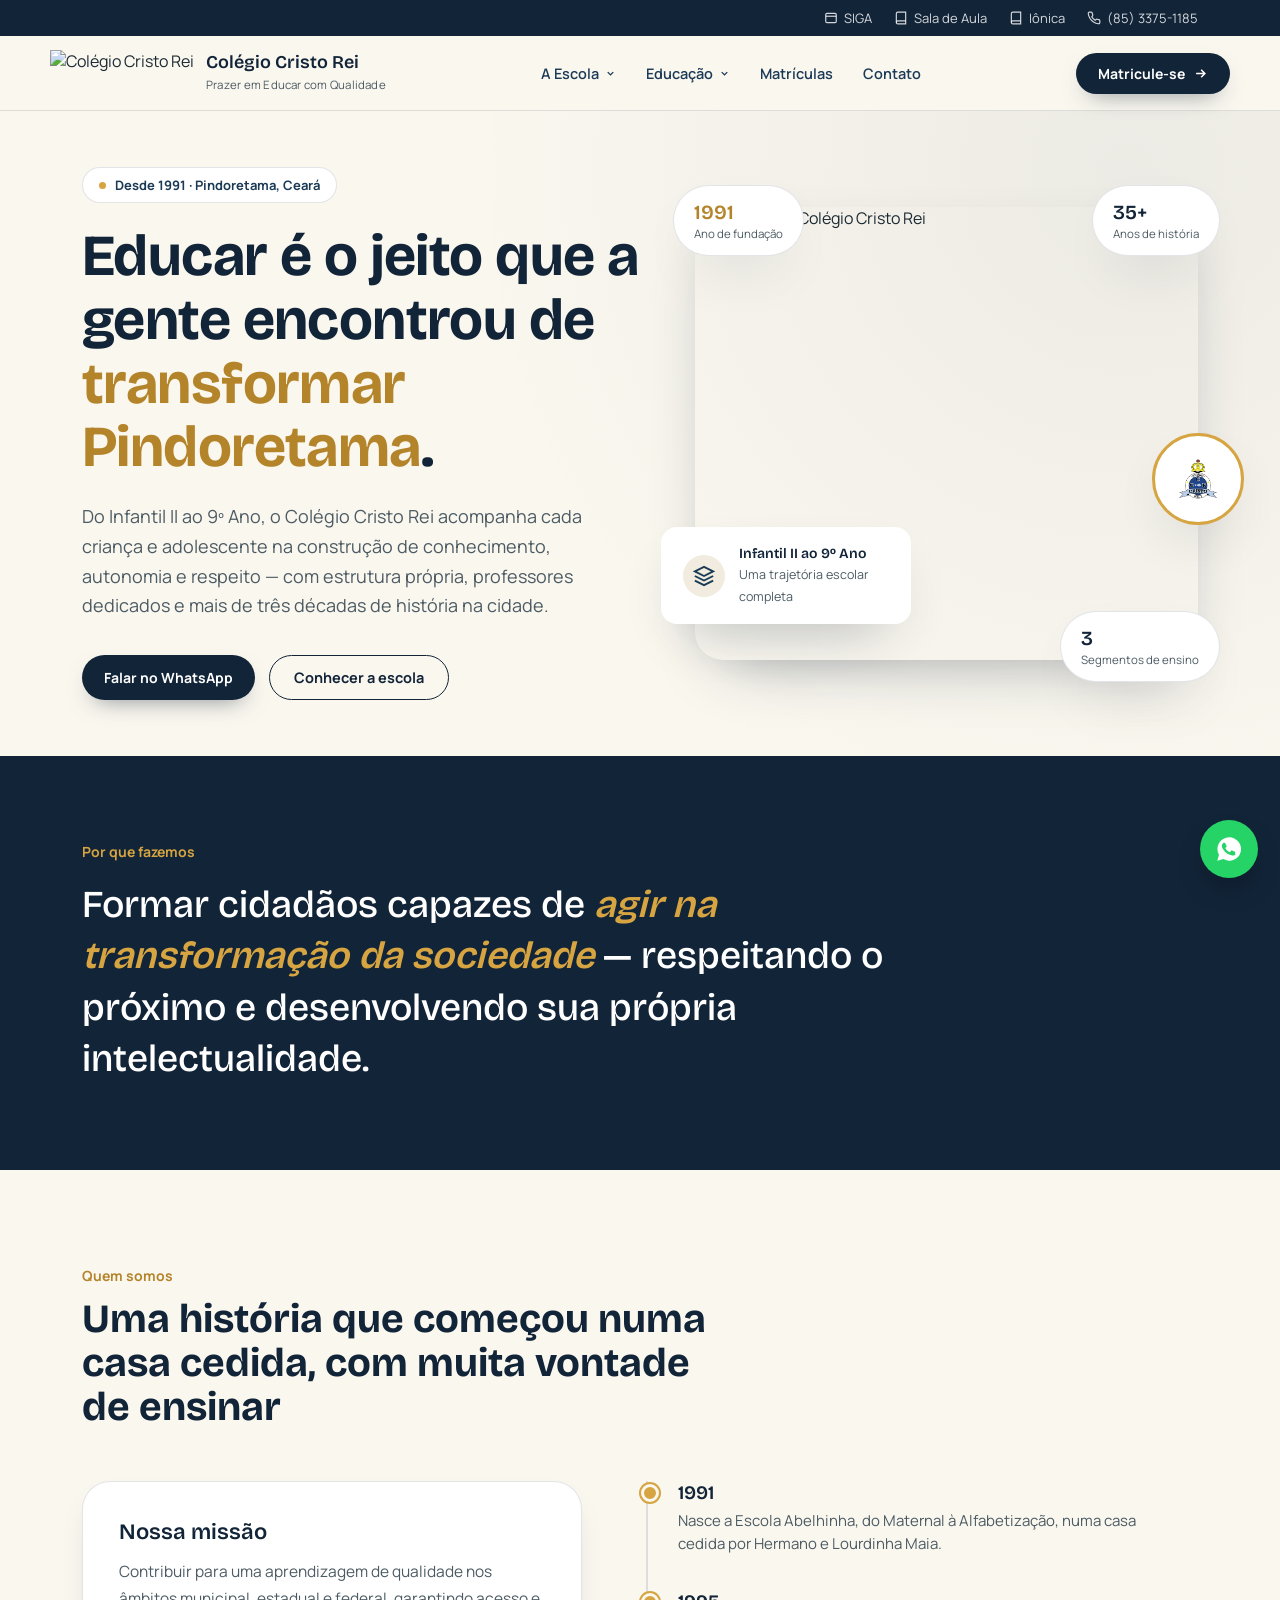
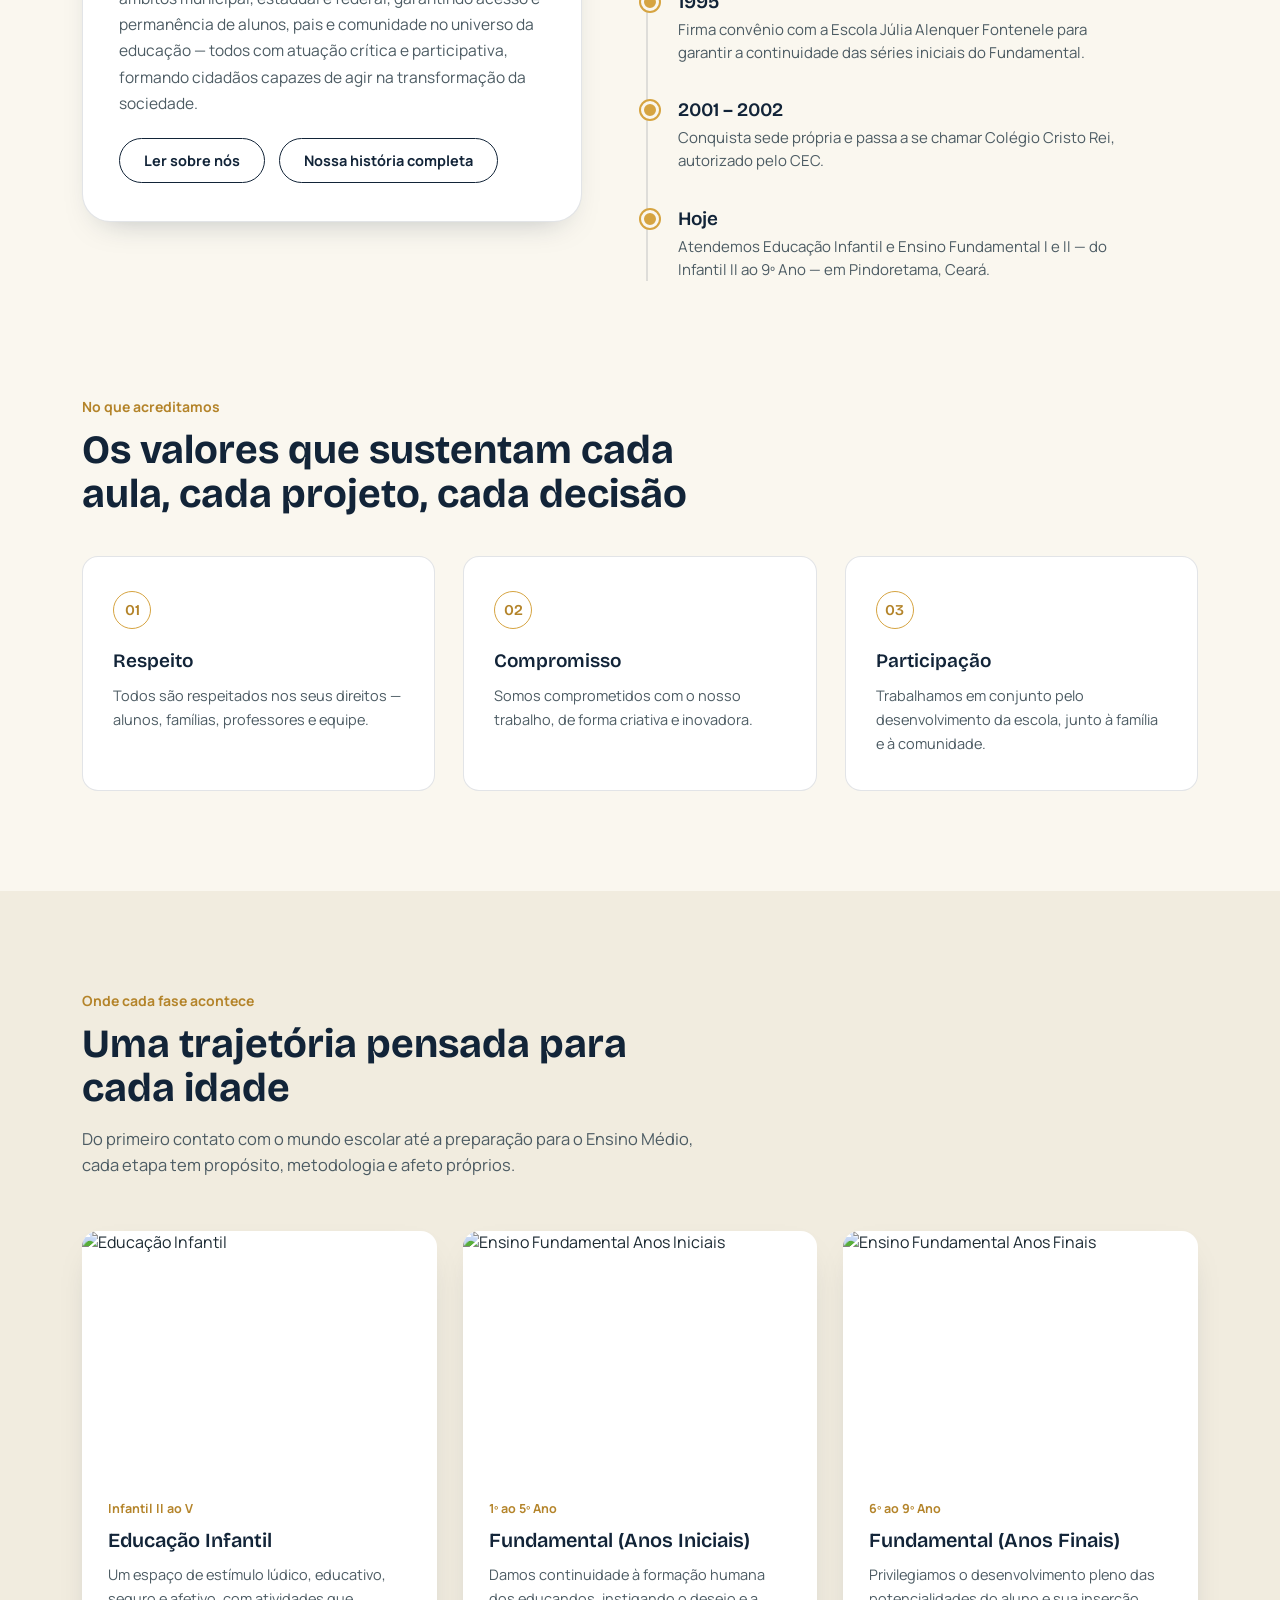
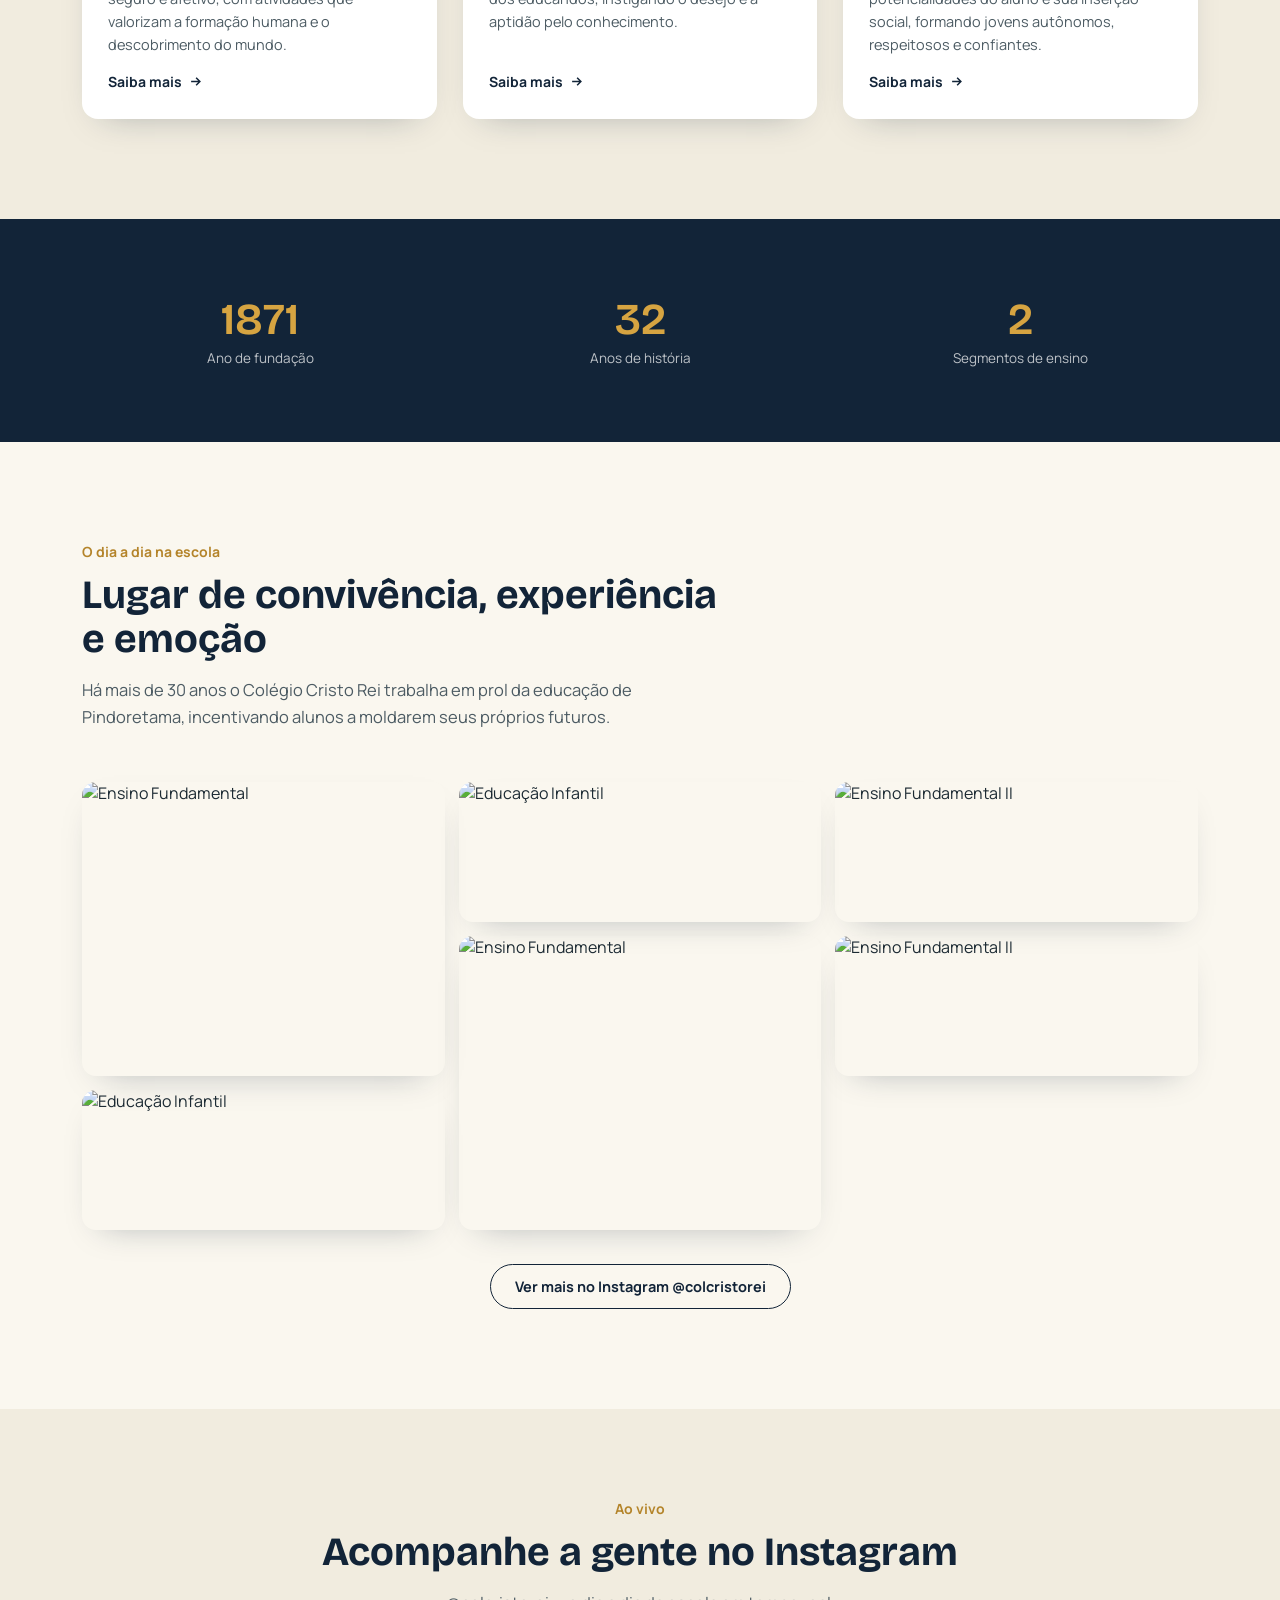
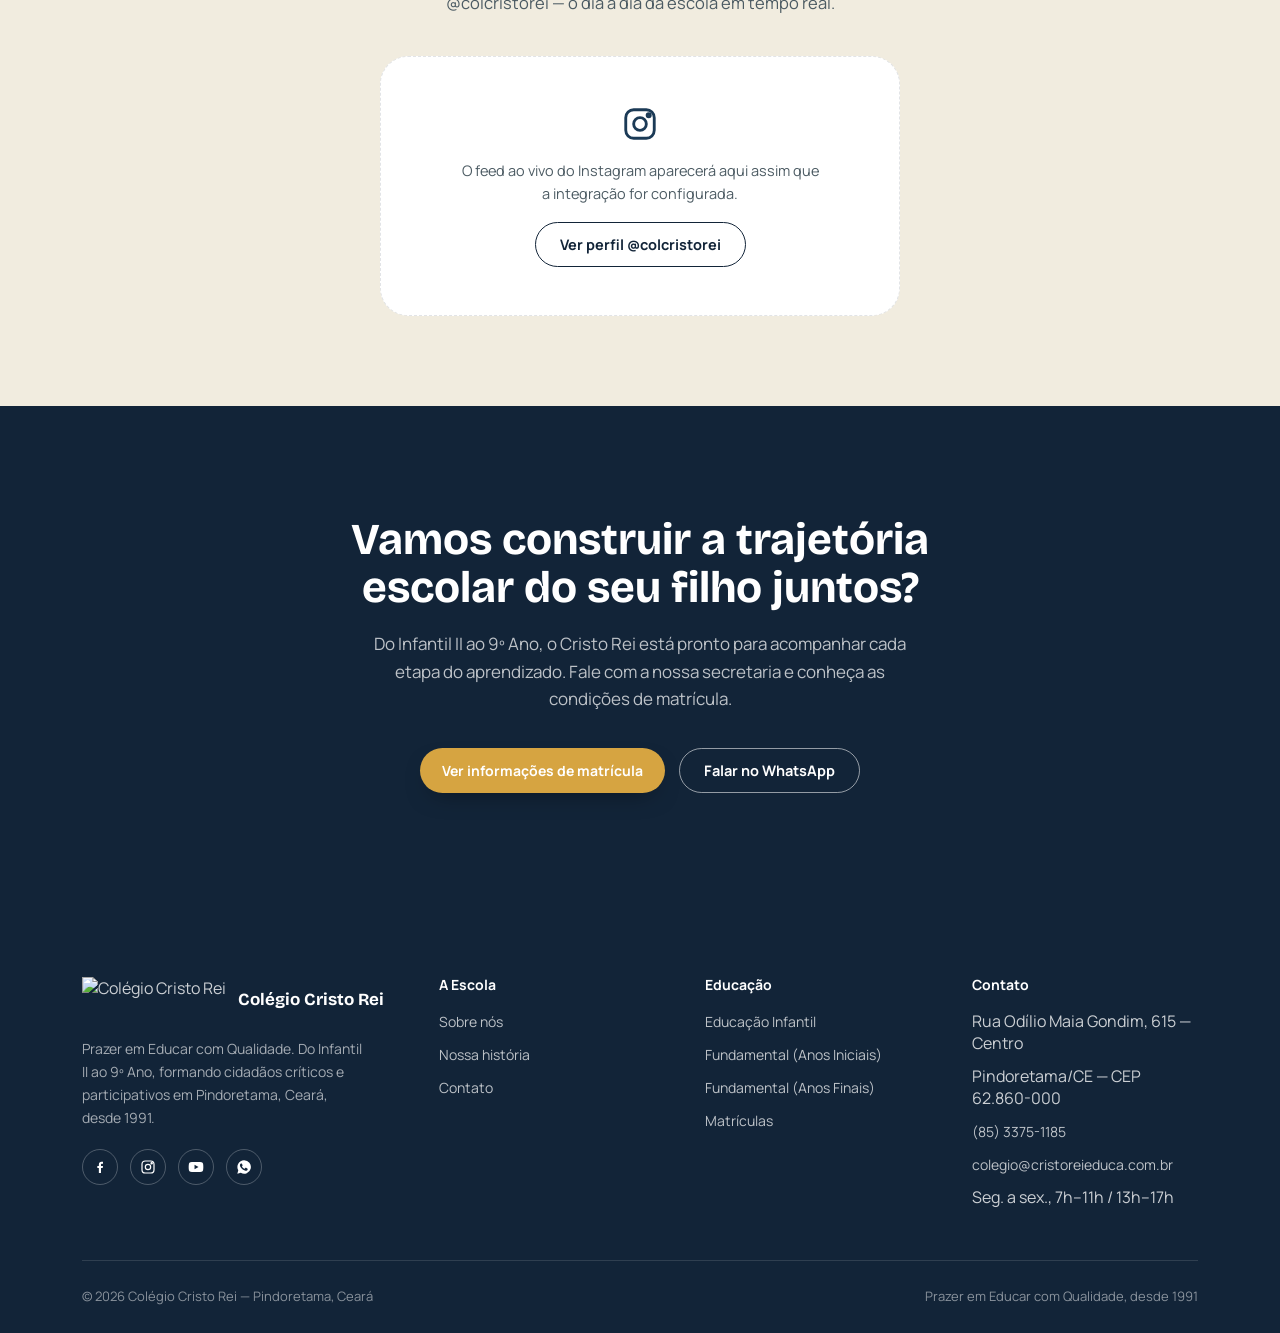
==== commit 4278e105: "Add files via upload" ====
--- a/index.html
+++ b/index.html
@@ -256,26 +256,59 @@
       <h2>Lugar de convivência, experiência e emoção</h2>
       <p>Há mais de 30 anos o Colégio Cristo Rei trabalha em prol da educação de Pindoretama, incentivando alunos a moldarem seus próprios futuros.</p>
     </div>
-    <div class="carousel reveal" id="schoolCarousel">
-      <div class="carousel-track">
-        <figure class="carousel-slide is-active"><img src="https://cristoreieduca.com.br/wp-content/uploads/2020/12/Ensino-Fundamental-I-7-scaled.jpg" alt="Ensino Fundamental"></figure>
-        <figure class="carousel-slide"><img src="https://cristoreieduca.com.br/wp-content/uploads/2020/12/Educacao-Infantil-22-scaled.jpg" alt="Educação Infantil"></figure>
-        <figure class="carousel-slide"><img src="https://cristoreieduca.com.br/wp-content/uploads/2020/12/Ensino-Fundamental-II-4-scaled.jpg" alt="Ensino Fundamental II"></figure>
-        <figure class="carousel-slide"><img src="https://cristoreieduca.com.br/wp-content/uploads/2020/12/Ensino-Fundamental-I-21-scaled.jpg" alt="Ensino Fundamental"></figure>
-        <figure class="carousel-slide"><img src="https://cristoreieduca.com.br/wp-content/uploads/2020/12/Ensino-Fundamental-II-25-scaled.jpg" alt="Ensino Fundamental II"></figure>
-        <figure class="carousel-slide"><img src="https://cristoreieduca.com.br/wp-content/uploads/2020/12/Educacao-Infantil-12-1-scaled.jpg" alt="Educação Infantil"></figure>
-      </div>
-      <div class="carousel-dots">
-        <button class="dot is-active" aria-label="Foto 1"></button>
-        <button class="dot" aria-label="Foto 2"></button>
-        <button class="dot" aria-label="Foto 3"></button>
-        <button class="dot" aria-label="Foto 4"></button>
-        <button class="dot" aria-label="Foto 5"></button>
-        <button class="dot" aria-label="Foto 6"></button>
+    <div class="mosaic-grid reveal">
+      <div class="mosaic-tile tall">
+        <img class="is-active" src="https://cristoreieduca.com.br/wp-content/uploads/2020/12/Ensino-Fundamental-I-7-scaled.jpg" alt="Ensino Fundamental">
+        <img src="https://cristoreieduca.com.br/wp-content/uploads/2020/12/Educacao-Infantil-7-scaled.jpg" alt="Educação Infantil">
+      </div>
+      <div class="mosaic-tile">
+        <img class="is-active" src="https://cristoreieduca.com.br/wp-content/uploads/2020/12/Educacao-Infantil-22-scaled.jpg" alt="Educação Infantil">
+        <img src="https://cristoreieduca.com.br/wp-content/uploads/2020/12/Ensino-Fundamental-I-8-scaled.jpg" alt="Ensino Fundamental">
+      </div>
+      <div class="mosaic-tile">
+        <img class="is-active" src="https://cristoreieduca.com.br/wp-content/uploads/2020/12/Ensino-Fundamental-II-4-scaled.jpg" alt="Ensino Fundamental II">
+        <img src="https://cristoreieduca.com.br/wp-content/uploads/2020/12/Ensino-Fundamental-II-16-scaled.jpg" alt="Ensino Fundamental II">
+      </div>
+      <div class="mosaic-tile tall">
+        <img class="is-active" src="https://cristoreieduca.com.br/wp-content/uploads/2020/12/Ensino-Fundamental-I-21-scaled.jpg" alt="Ensino Fundamental">
+        <img src="https://cristoreieduca.com.br/wp-content/uploads/2020/12/Educacao-Infantil-12-1-scaled.jpg" alt="Educação Infantil">
+      </div>
+      <div class="mosaic-tile">
+        <img class="is-active" src="https://cristoreieduca.com.br/wp-content/uploads/2020/12/Ensino-Fundamental-II-25-scaled.jpg" alt="Ensino Fundamental II">
+        <img src="https://cristoreieduca.com.br/wp-content/uploads/2020/12/Ensino-Fundamental-I-7-scaled.jpg" alt="Ensino Fundamental">
+      </div>
+      <div class="mosaic-tile">
+        <img class="is-active" src="https://cristoreieduca.com.br/wp-content/uploads/2020/12/Educacao-Infantil-12-1-scaled.jpg" alt="Educação Infantil">
+        <img src="https://cristoreieduca.com.br/wp-content/uploads/2020/12/Ensino-Fundamental-II-4-scaled.jpg" alt="Ensino Fundamental II">
       </div>
     </div>
     <div style="text-align:center;margin-top:34px;" class="reveal">
       <a class="btn-outline" href="https://www.instagram.com/colcristorei/" target="_blank" rel="noopener">Ver mais no Instagram @colcristorei</a>
+    </div>
+  </div>
+</section>
+
+<!-- INSTAGRAM AO VIVO
+     Este bloco está pronto para receber um widget de feed do Instagram.
+     Como ativar (veja o passo a passo completo na conversa com o Claude):
+     1) Crie uma conta gratuita em um serviço de widget, ex.: snapwidget.com,
+        lightwidget.com ou elfsight.com/instagram-feed-widget
+     2) Conecte a conta @colcristorei do Instagram nesse serviço
+     3) Copie o código de incorporação (iframe ou script) gerado
+     4) Cole esse código exatamente dentro da div id="instagram-feed-embed"
+        logo abaixo, substituindo o conteúdo de exemplo -->
+<section class="insta-live">
+  <div class="wrap">
+    <div class="sec-head reveal" style="margin:0 auto 40px;text-align:center;">
+      <span class="kicker">Ao vivo</span>
+      <h2>Acompanhe a gente no Instagram</h2>
+      <p>@colcristorei — o dia a dia da escola em tempo real.</p>
+    </div>
+    <div id="instagram-feed-embed" class="insta-placeholder reveal">
+      <!-- cole aqui o código do widget (iframe/script) do SnapWidget, LightWidget ou Elfsight -->
+      <svg viewBox="0 0 24 24" fill="none" stroke="currentColor" stroke-width="1.8"><rect x="3" y="3" width="18" height="18" rx="5"/><circle cx="12" cy="12" r="4"/><circle cx="17.5" cy="6.5" r="1"/></svg>
+      <p>O feed ao vivo do Instagram aparecerá aqui assim que a integração for configurada.</p>
+      <a class="btn-outline" href="https://www.instagram.com/colcristorei/" target="_blank" rel="noopener">Ver perfil @colcristorei</a>
     </div>
   </div>
 </section>
--- a/css/style.css
+++ b/css/style.css
@@ -266,16 +266,25 @@
 /* ---------- galeria ---------- */
 .gallery{padding:100px 0;}
 
-.carousel{position:relative;border-radius:var(--radius-lg);overflow:hidden;box-shadow:var(--shadow);aspect-ratio:21/9;background:var(--navy);}
-.carousel-track{position:relative;width:100%;height:100%;}
-.carousel-slide{position:absolute;inset:0;margin:0;opacity:0;transition:opacity 1.1s ease;}
-.carousel-slide.is-active{opacity:1;}
-.carousel-slide img{width:100%;height:100%;object-fit:cover;}
-.carousel-dots{position:absolute;left:0;right:0;bottom:18px;display:flex;justify-content:center;gap:9px;z-index:2;}
-.carousel-dots .dot{width:9px;height:9px;border-radius:50%;background:rgba(255,255,255,0.5);border:2px solid transparent;padding:0;cursor:pointer;transition:background .25s,transform .25s;}
-.carousel-dots .dot.is-active{background:var(--gold);transform:scale(1.35);}
-@media(max-width:640px){.carousel{aspect-ratio:4/3.6;}}
-@media (prefers-reduced-motion: reduce){.carousel-slide{transition:none;}}
+.mosaic-grid{display:grid;grid-template-columns:repeat(3,1fr);grid-auto-rows:140px;gap:14px;}
+.mosaic-tile{position:relative;border-radius:14px;overflow:hidden;box-shadow:var(--shadow-soft);}
+.mosaic-tile.tall{grid-row:span 2;}
+.mosaic-tile img{position:absolute;inset:0;width:100%;height:100%;object-fit:cover;opacity:0;transition:opacity 1.2s ease;}
+.mosaic-tile img.is-active{opacity:1;}
+@media(max-width:920px){
+  .mosaic-grid{grid-template-columns:repeat(2,1fr);grid-auto-rows:130px;}
+}
+@media (prefers-reduced-motion: reduce){.mosaic-tile img{transition:none;}}
+
+.insta-live{background:var(--paper-2);padding:90px 0;}
+.insta-placeholder{
+  max-width:520px;margin:0 auto;background:var(--white);border:1px dashed var(--line);
+  border-radius:var(--radius-lg);padding:48px 32px;text-align:center;
+  display:flex;flex-direction:column;align-items:center;gap:16px;
+}
+.insta-placeholder svg{width:38px;height:38px;color:var(--navy-2);}
+.insta-placeholder p{color:var(--ink-soft);font-size:14.5px;line-height:1.6;max-width:360px;}
+
 .gal-grid{display:grid;grid-template-columns:repeat(4,1fr);grid-auto-rows:150px;gap:14px;}
 .gal-grid a{border-radius:14px;overflow:hidden;position:relative;display:block;}
 .gal-grid img{width:100%;height:100%;object-fit:cover;transition:transform .5s ease;}
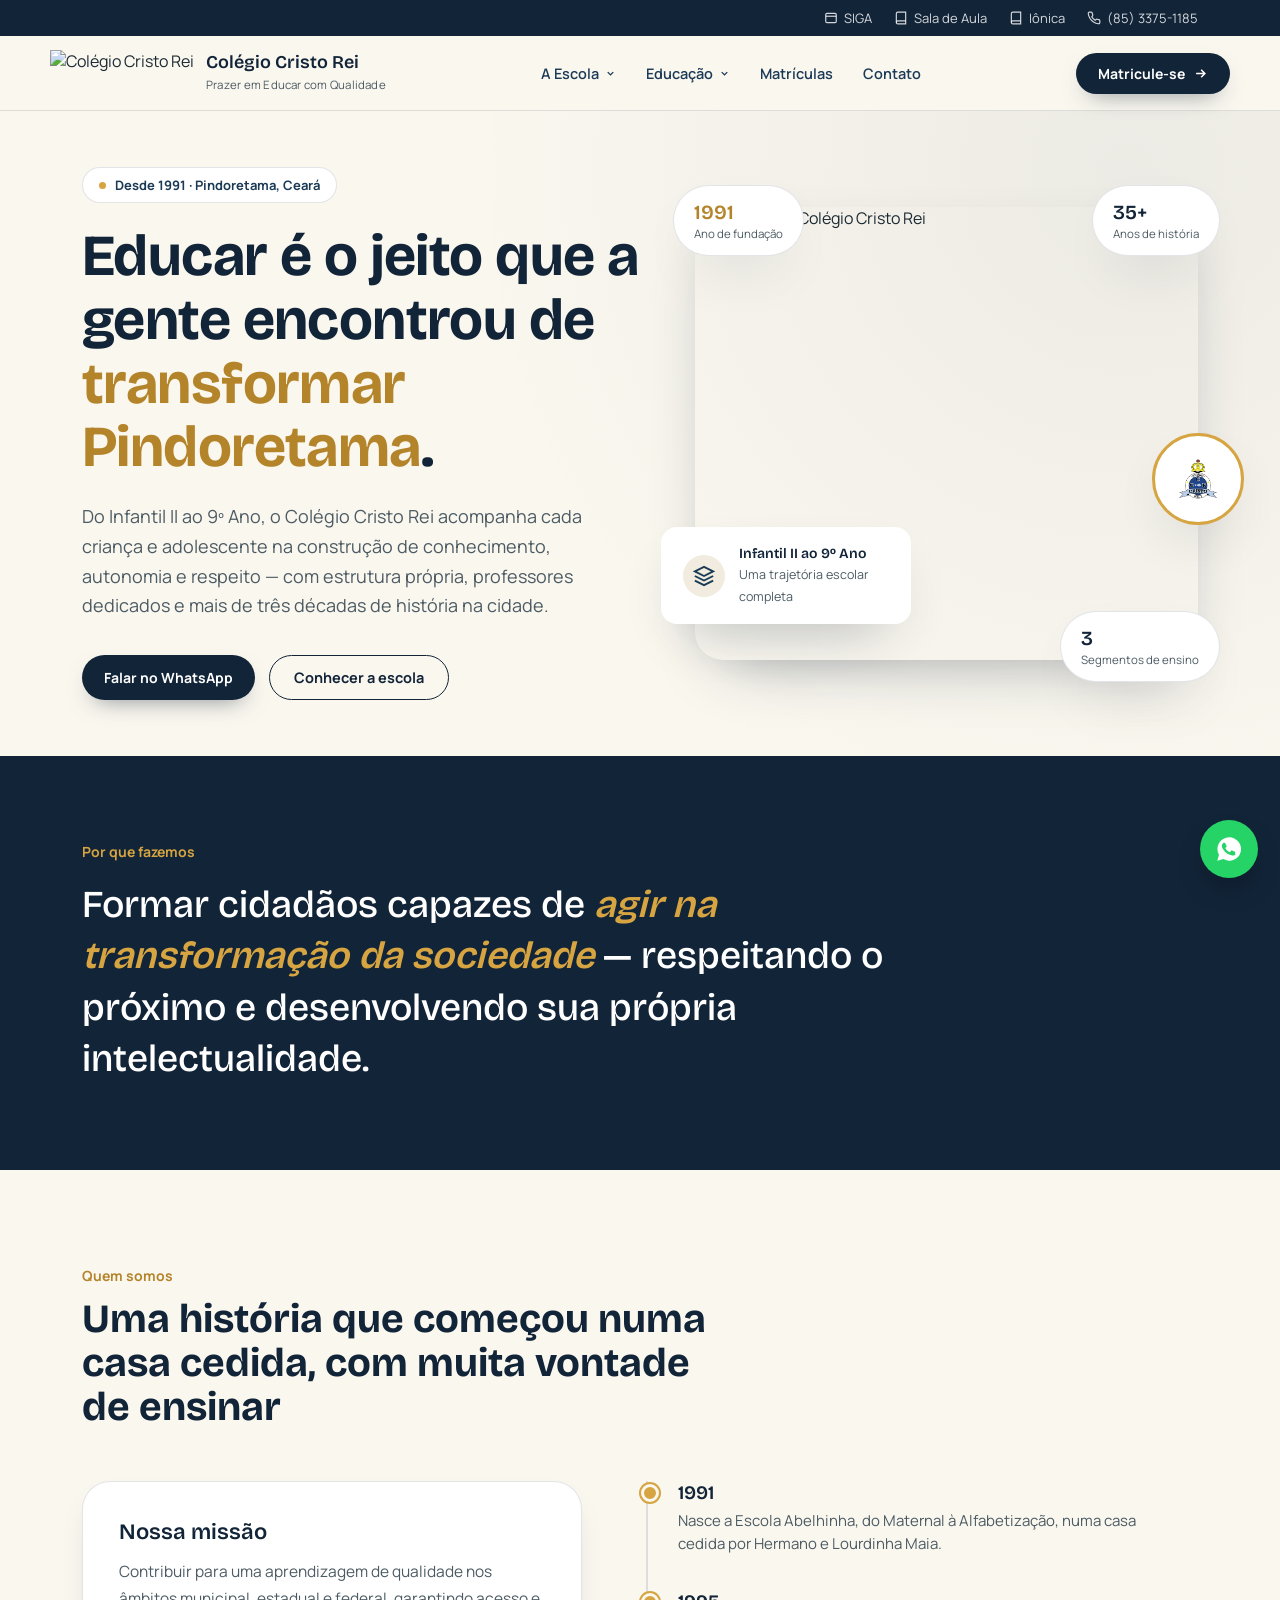
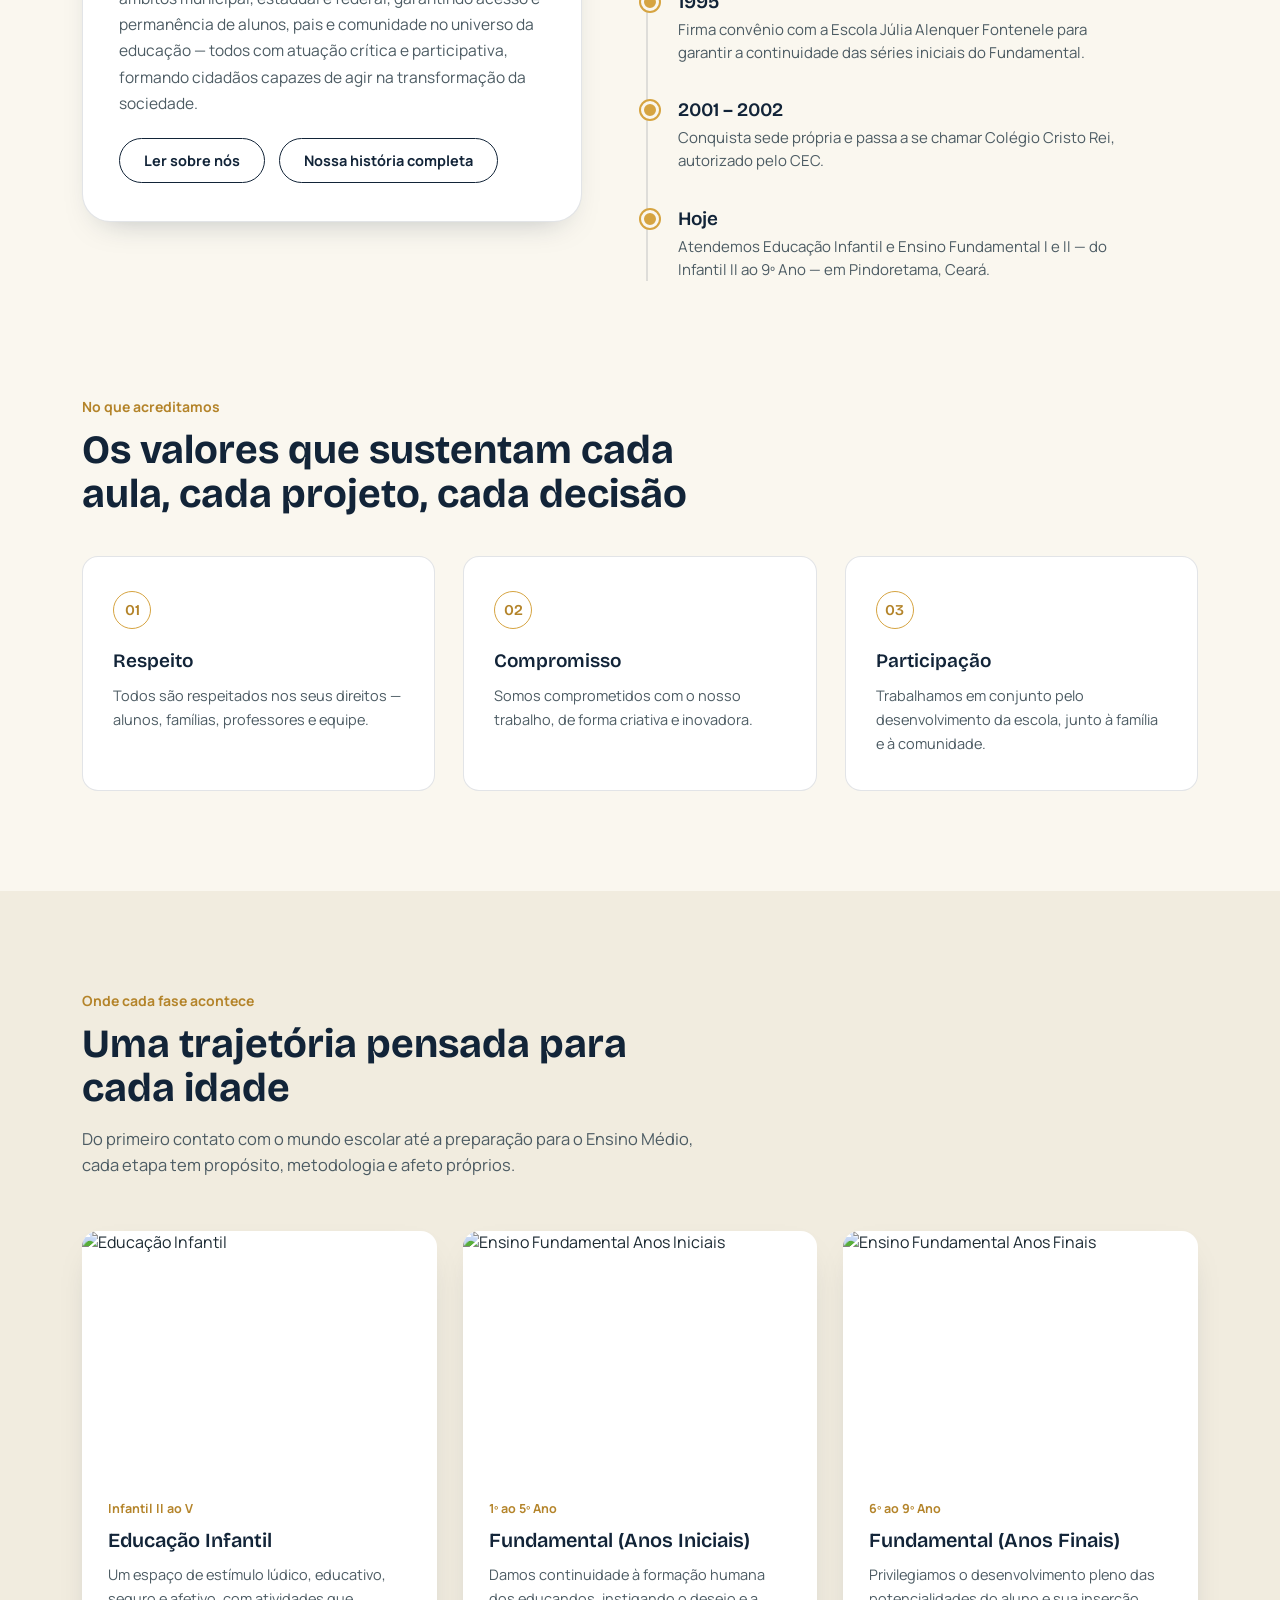
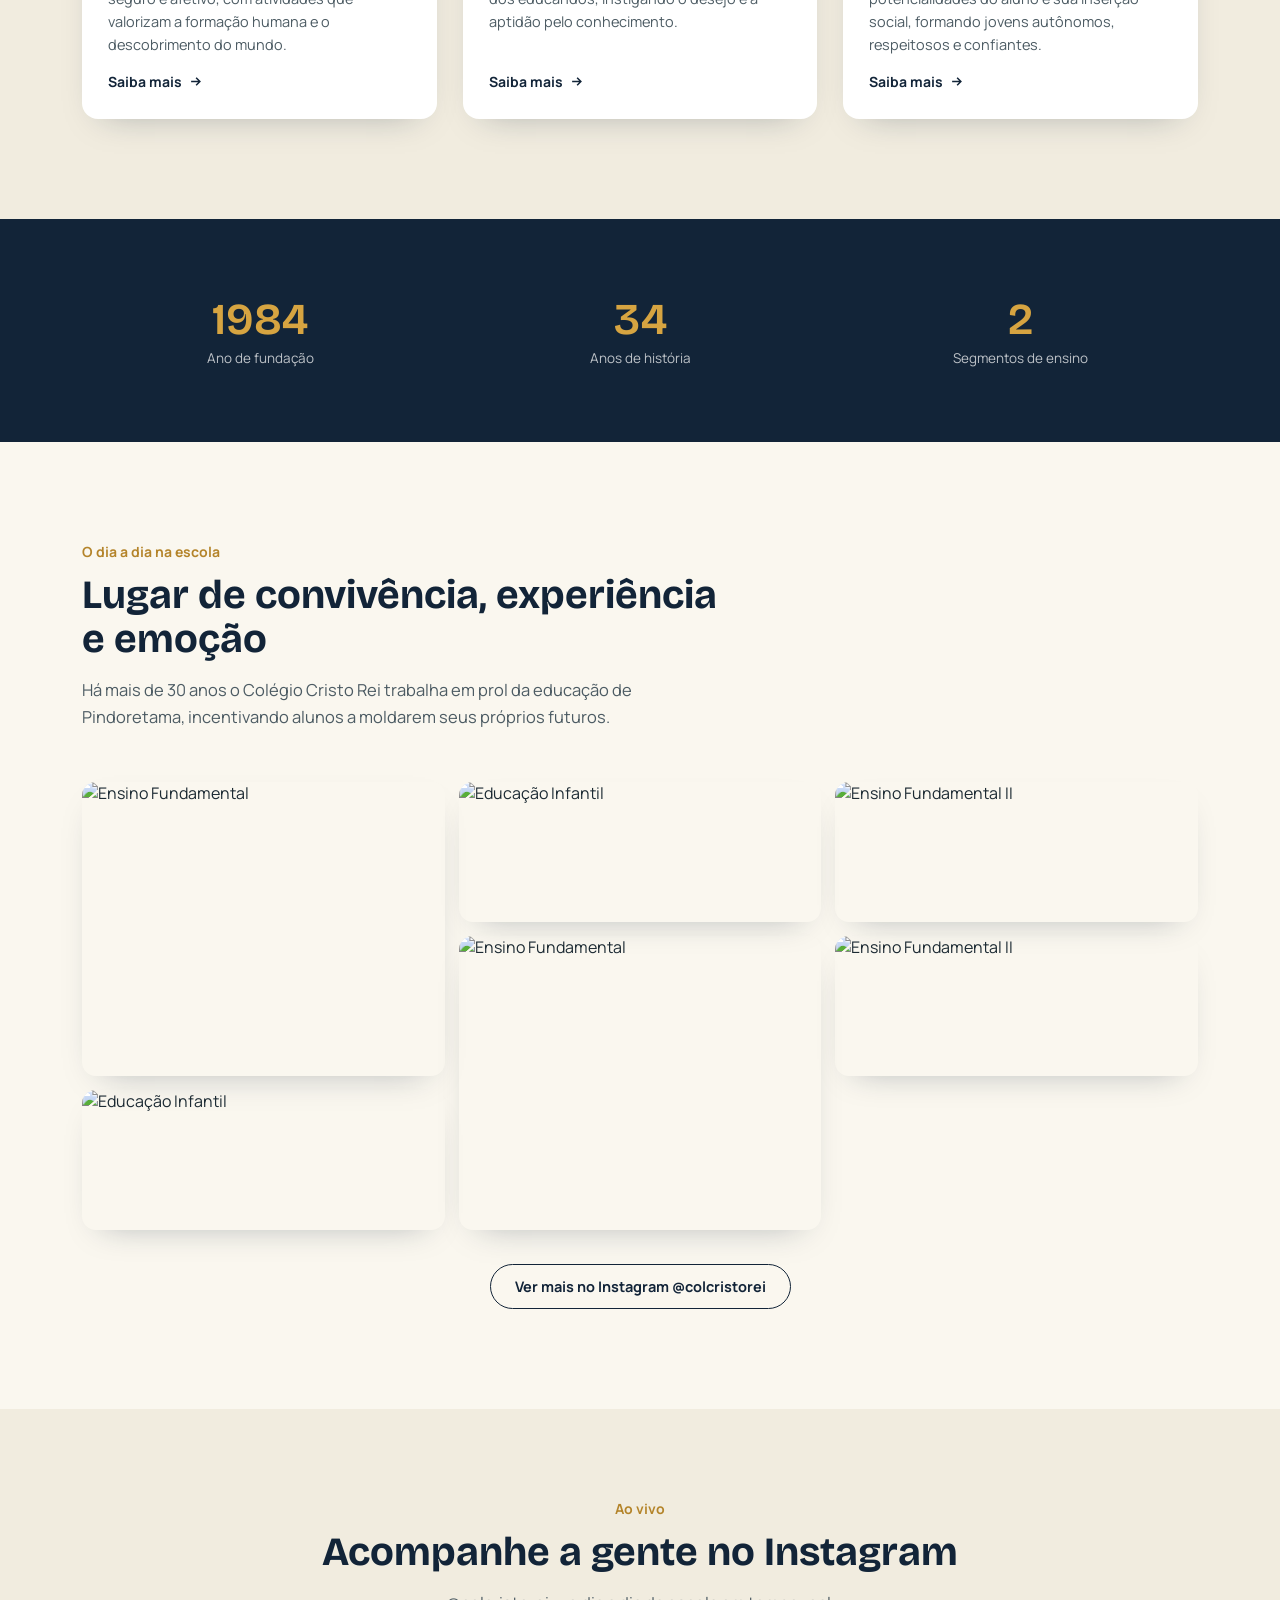
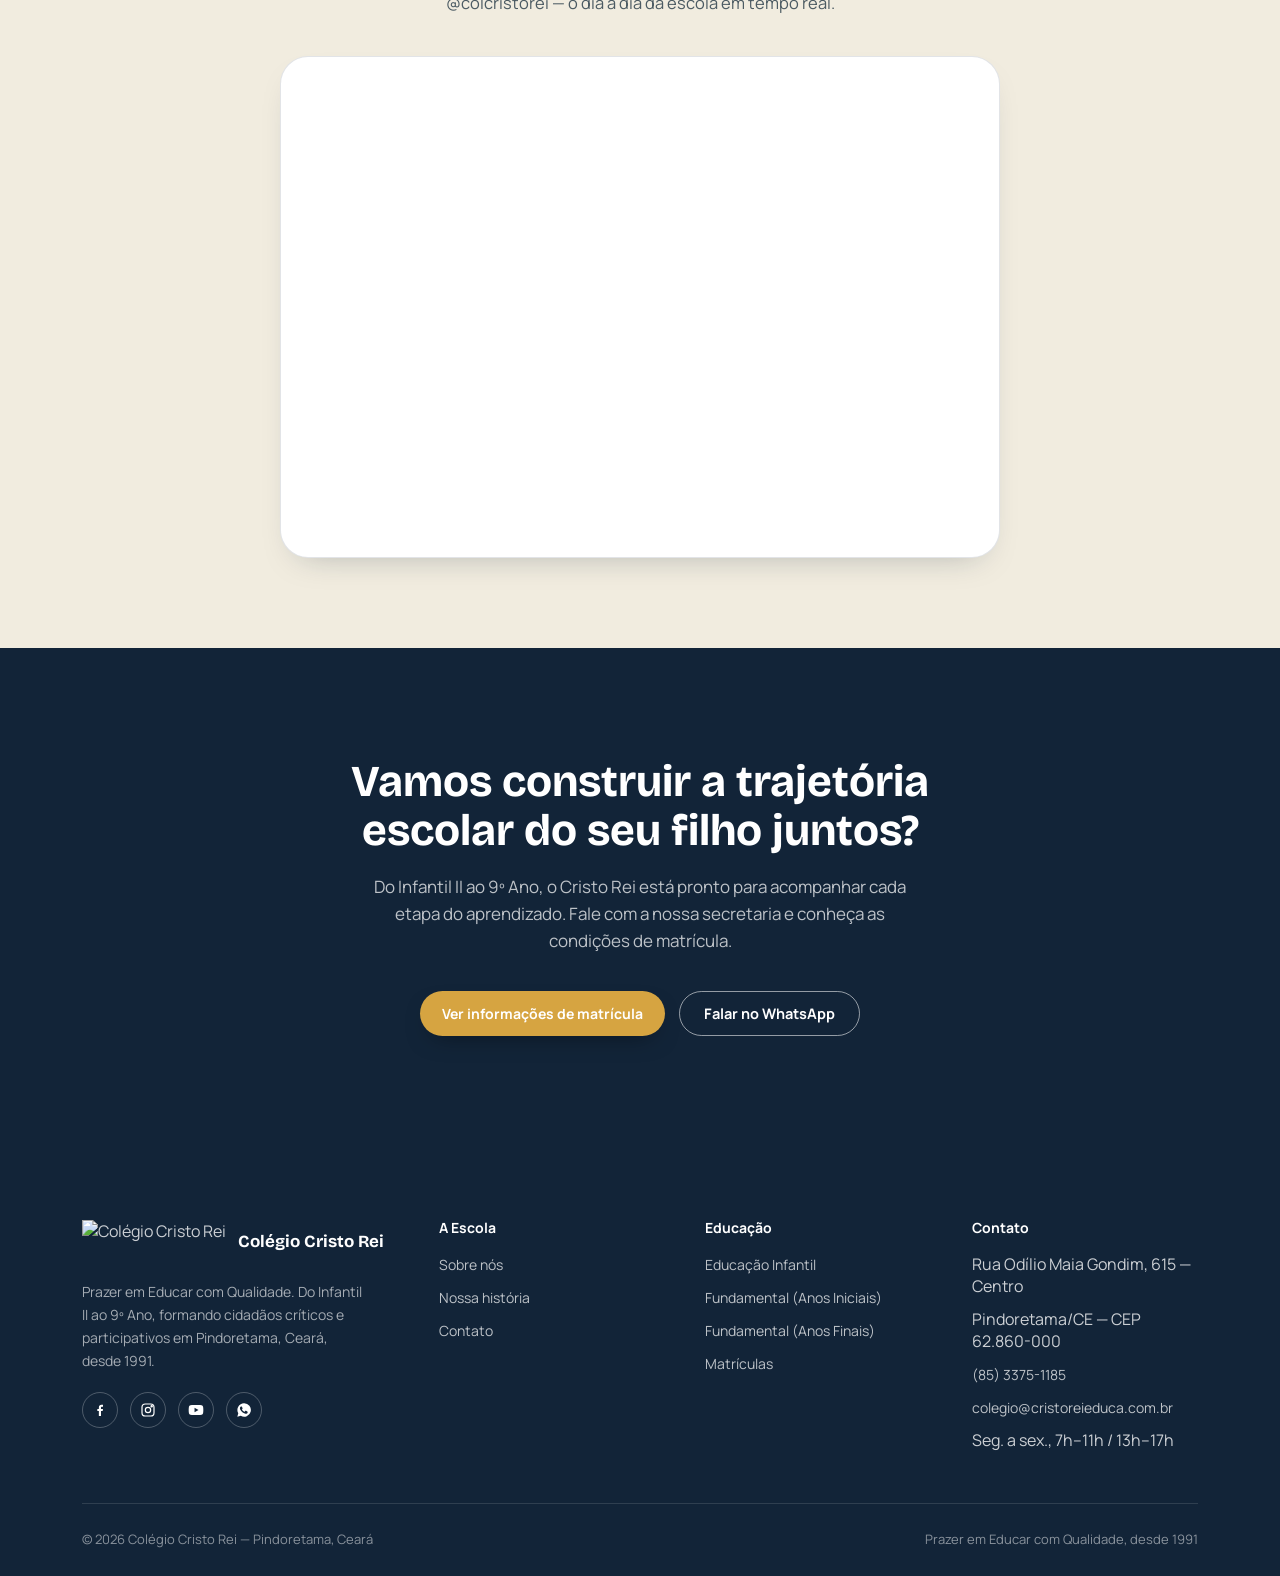
==== commit 8582bbf0: "Add files via upload" ====
--- a/index.html
+++ b/index.html
@@ -288,15 +288,7 @@
   </div>
 </section>
 
-<!-- INSTAGRAM AO VIVO
-     Este bloco está pronto para receber um widget de feed do Instagram.
-     Como ativar (veja o passo a passo completo na conversa com o Claude):
-     1) Crie uma conta gratuita em um serviço de widget, ex.: snapwidget.com,
-        lightwidget.com ou elfsight.com/instagram-feed-widget
-     2) Conecte a conta @colcristorei do Instagram nesse serviço
-     3) Copie o código de incorporação (iframe ou script) gerado
-     4) Cole esse código exatamente dentro da div id="instagram-feed-embed"
-        logo abaixo, substituindo o conteúdo de exemplo -->
+<!-- INSTAGRAM AO VIVO — widget da Fouita (@colcristorei) já configurado -->
 <section class="insta-live">
   <div class="wrap">
     <div class="sec-head reveal" style="margin:0 auto 40px;text-align:center;">
@@ -304,11 +296,8 @@
       <h2>Acompanhe a gente no Instagram</h2>
       <p>@colcristorei — o dia a dia da escola em tempo real.</p>
     </div>
-    <div id="instagram-feed-embed" class="insta-placeholder reveal">
-      <!-- cole aqui o código do widget (iframe/script) do SnapWidget, LightWidget ou Elfsight -->
-      <svg viewBox="0 0 24 24" fill="none" stroke="currentColor" stroke-width="1.8"><rect x="3" y="3" width="18" height="18" rx="5"/><circle cx="12" cy="12" r="4"/><circle cx="17.5" cy="6.5" r="1"/></svg>
-      <p>O feed ao vivo do Instagram aparecerá aqui assim que a integração for configurada.</p>
-      <a class="btn-outline" href="https://www.instagram.com/colcristorei/" target="_blank" rel="noopener">Ver perfil @colcristorei</a>
+    <div id="instagram-feed-embed" class="insta-frame reveal">
+      <iframe src="https://emb.fouita.com/widget/0x540637/fthwkk0va" title="Instagram Feed" width="100%" height="500" frameborder="0" loading="lazy"></iframe>
     </div>
   </div>
 </section>
--- a/css/style.css
+++ b/css/style.css
@@ -277,13 +277,12 @@
 @media (prefers-reduced-motion: reduce){.mosaic-tile img{transition:none;}}
 
 .insta-live{background:var(--paper-2);padding:90px 0;}
-.insta-placeholder{
-  max-width:520px;margin:0 auto;background:var(--white);border:1px dashed var(--line);
-  border-radius:var(--radius-lg);padding:48px 32px;text-align:center;
-  display:flex;flex-direction:column;align-items:center;gap:16px;
-}
-.insta-placeholder svg{width:38px;height:38px;color:var(--navy-2);}
-.insta-placeholder p{color:var(--ink-soft);font-size:14.5px;line-height:1.6;max-width:360px;}
+.insta-frame{
+  max-width:720px;margin:0 auto;background:var(--white);border:1px solid var(--line);
+  border-radius:var(--radius-lg);overflow:hidden;box-shadow:var(--shadow-soft);
+}
+.insta-frame iframe{width:100%;height:500px;border:0;display:block;}
+@media(max-width:480px){.insta-frame iframe{height:420px;}}
 
 .gal-grid{display:grid;grid-template-columns:repeat(4,1fr);grid-auto-rows:150px;gap:14px;}
 .gal-grid a{border-radius:14px;overflow:hidden;position:relative;display:block;}
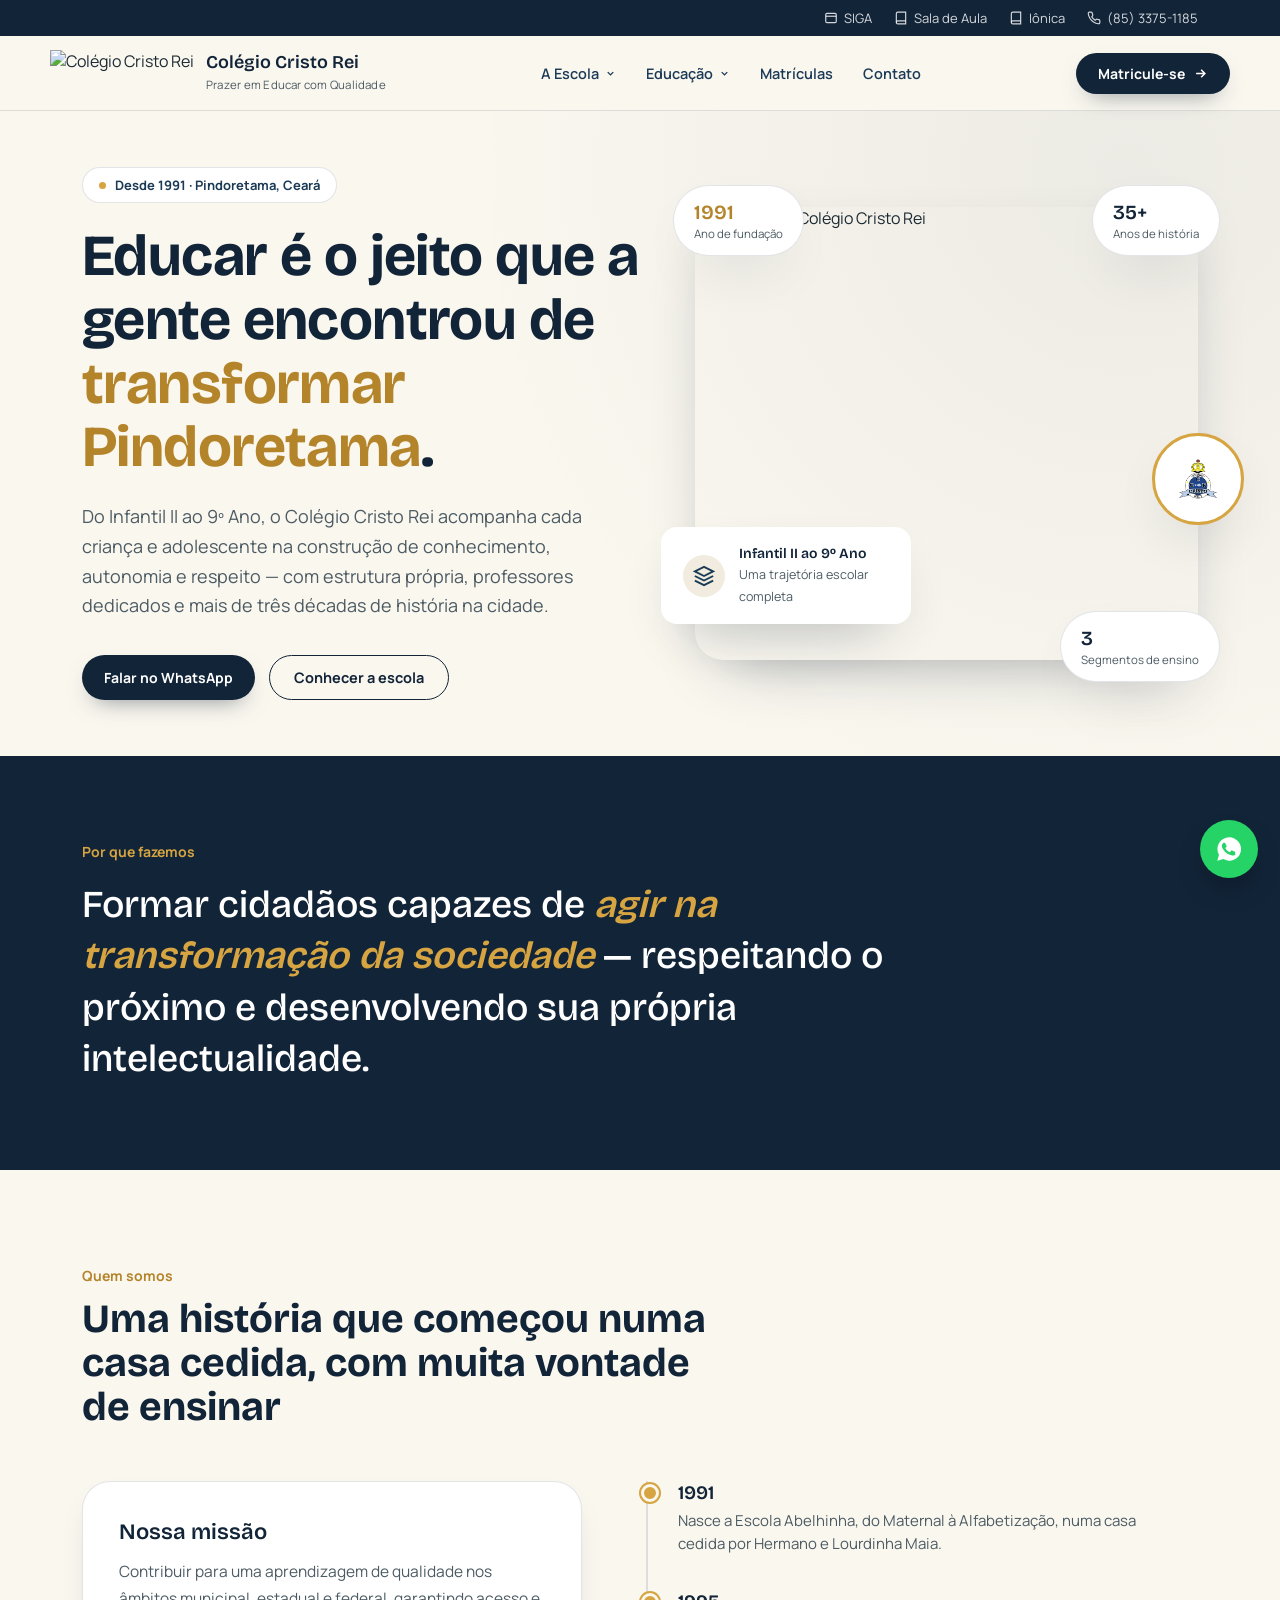
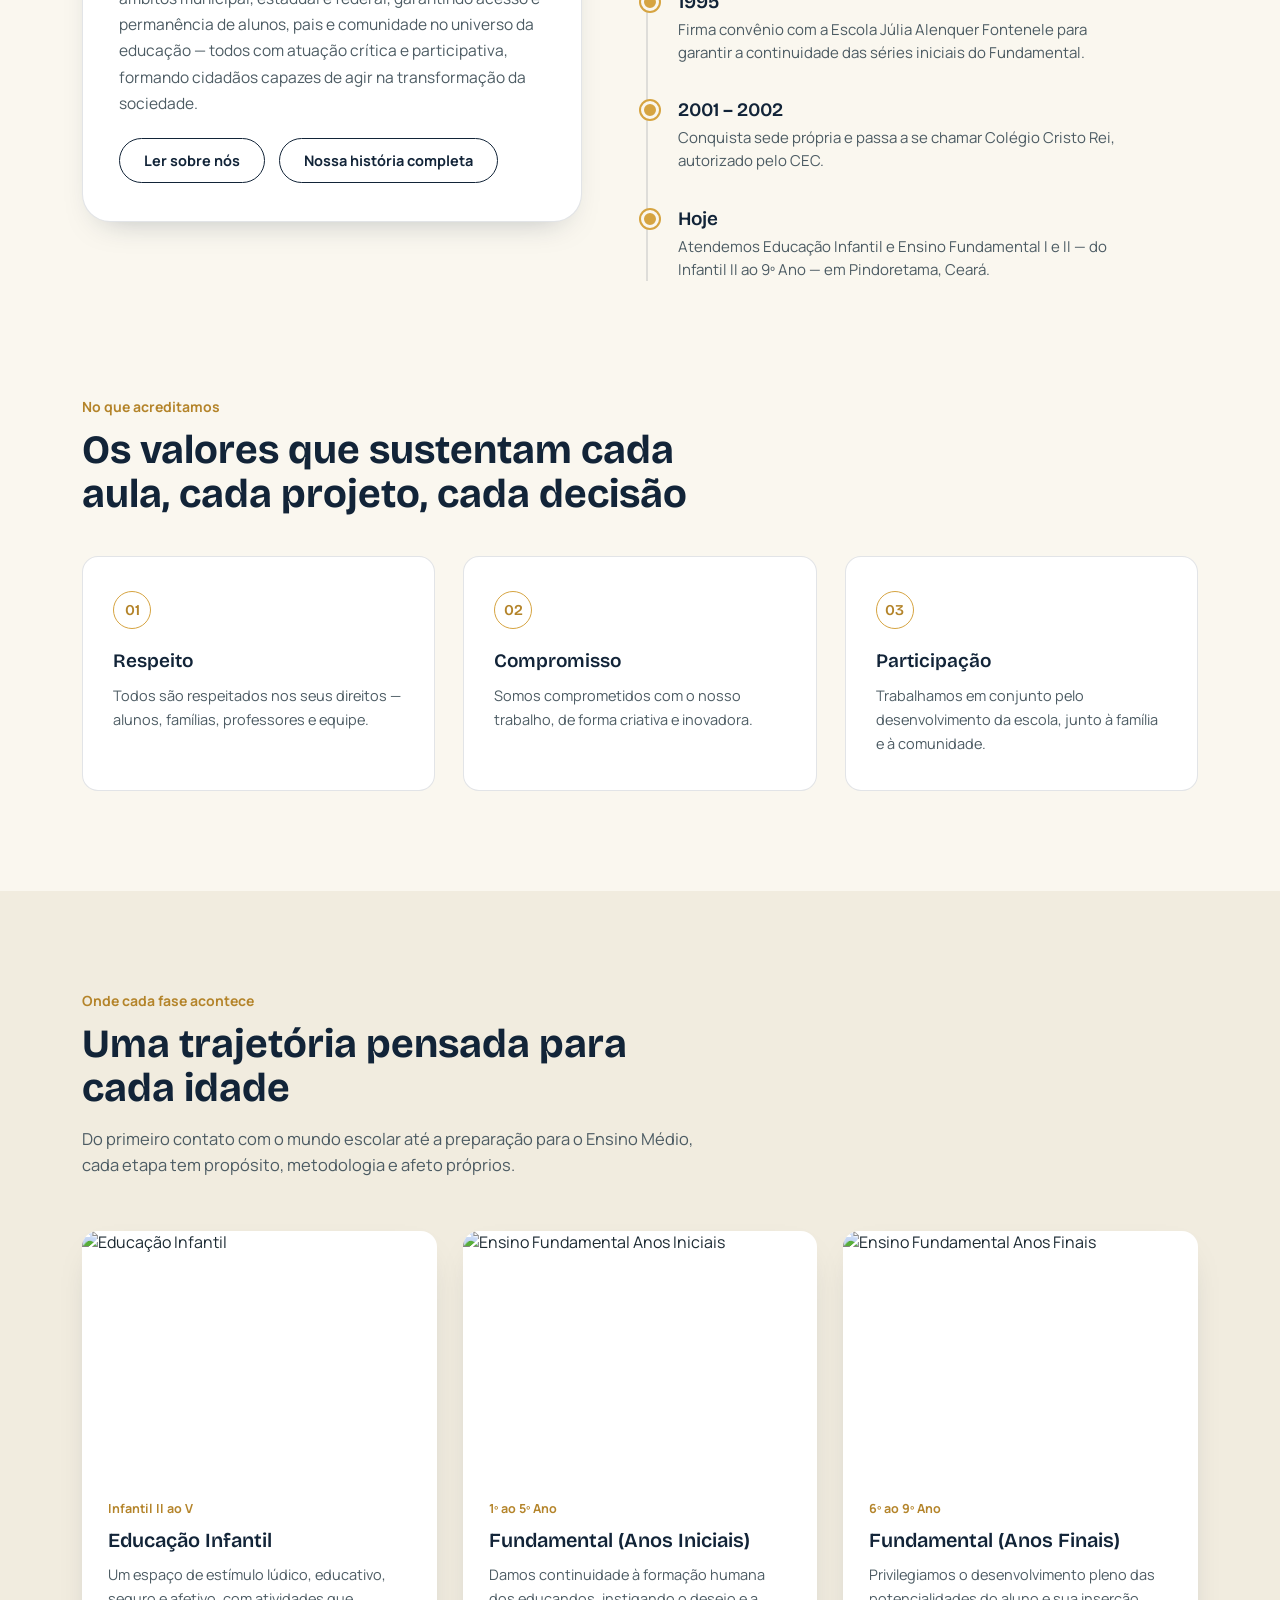
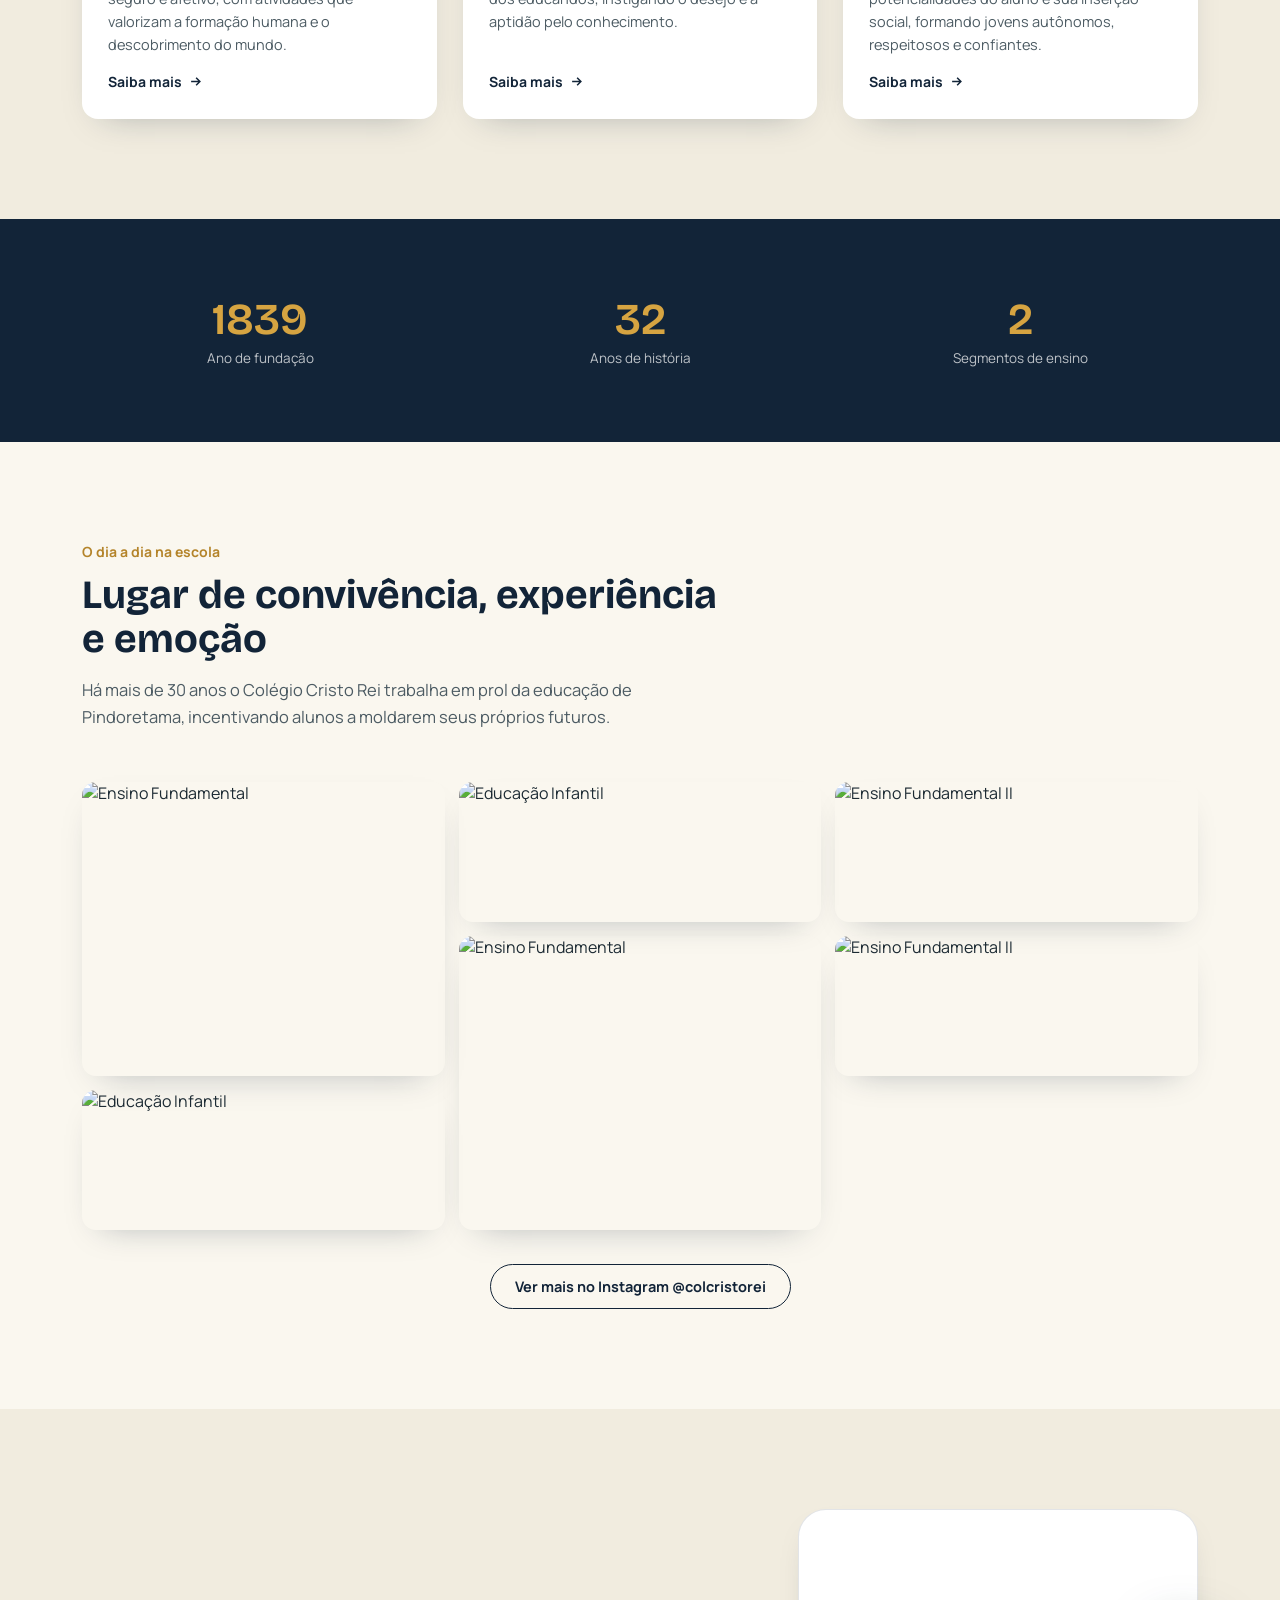
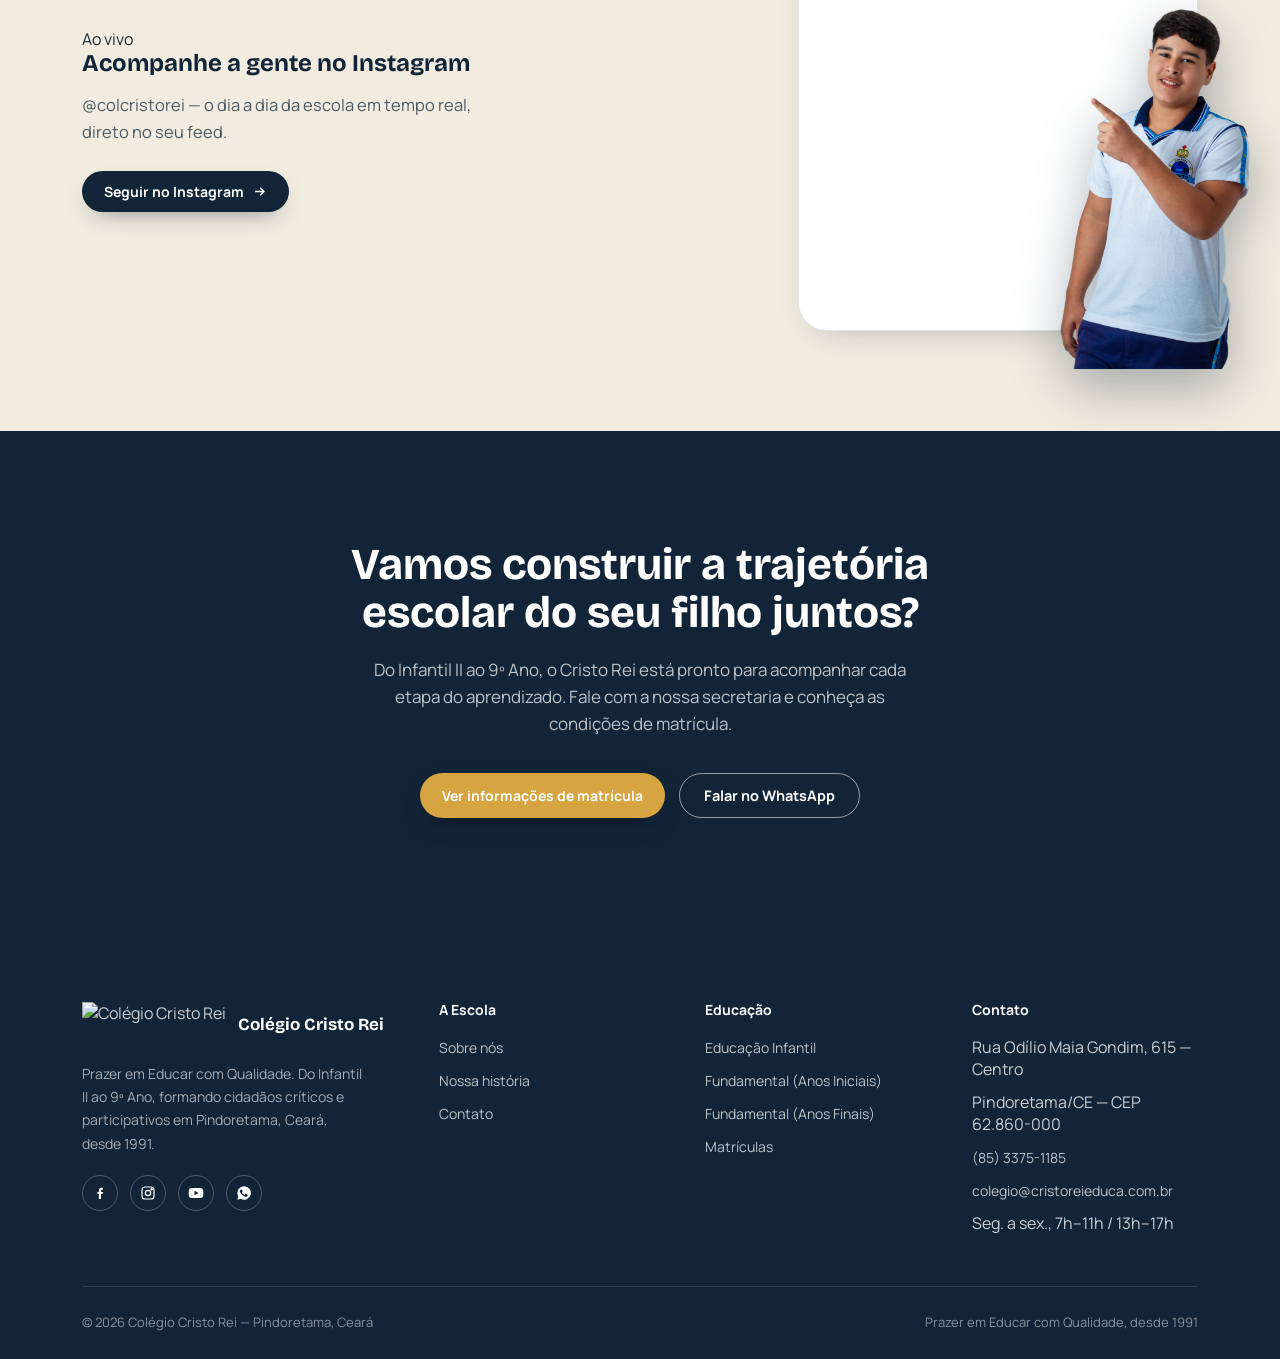
==== commit ce0c1b97: "Add files via upload" ====
--- a/index.html
+++ b/index.html
@@ -290,14 +290,21 @@
 
 <!-- INSTAGRAM AO VIVO — widget da Fouita (@colcristorei) já configurado -->
 <section class="insta-live">
-  <div class="wrap">
-    <div class="sec-head reveal" style="margin:0 auto 40px;text-align:center;">
+  <div class="wrap insta-grid">
+    <div class="reveal">
       <span class="kicker">Ao vivo</span>
       <h2>Acompanhe a gente no Instagram</h2>
-      <p>@colcristorei — o dia a dia da escola em tempo real.</p>
-    </div>
-    <div id="instagram-feed-embed" class="insta-frame reveal">
-      <iframe src="https://emb.fouita.com/widget/0x540637/fthwkk0va" title="Instagram Feed" width="100%" height="500" frameborder="0" loading="lazy"></iframe>
+      <p class="insta-text">@colcristorei — o dia a dia da escola em tempo real, direto no seu feed.</p>
+      <a class="cta-btn" href="https://www.instagram.com/colcristorei/" target="_blank" rel="noopener">
+        Seguir no Instagram
+        <svg viewBox="0 0 24 24" fill="none" stroke="currentColor" stroke-width="2.4" width="15" height="15"><path d="M5 12h14M13 6l6 6-6 6"/></svg>
+      </a>
+    </div>
+    <div class="insta-widget-wrap reveal">
+      <div id="instagram-feed-embed" class="insta-frame">
+        <iframe src="https://emb.fouita.com/widget/0x540637/fthwkk0va" title="Instagram Feed" width="100%" height="420" frameborder="0" loading="lazy"></iframe>
+      </div>
+      <img class="insta-pointer" src="img/aluno-instagram.png" alt="Aluno do Cristo Rei apontando para o Instagram">
     </div>
   </div>
 </section>
--- a/css/style.css
+++ b/css/style.css
@@ -276,13 +276,37 @@
 }
 @media (prefers-reduced-motion: reduce){.mosaic-tile img{transition:none;}}
 
-.insta-live{background:var(--paper-2);padding:90px 0;}
+.insta-live{background:var(--paper-2);padding:100px 0;overflow:hidden;}
+.insta-grid{display:grid;grid-template-columns:1fr 1fr;gap:56px;align-items:center;}
+.insta-text{margin-top:16px;color:var(--ink-soft);font-size:16.5px;line-height:1.6;max-width:420px;}
+.insta-grid .cta-btn{margin-top:26px;}
+
+.insta-widget-wrap{position:relative;width:100%;max-width:400px;justify-self:end;}
 .insta-frame{
-  max-width:720px;margin:0 auto;background:var(--white);border:1px solid var(--line);
+  background:var(--white);border:1px solid var(--line);
   border-radius:var(--radius-lg);overflow:hidden;box-shadow:var(--shadow-soft);
 }
-.insta-frame iframe{width:100%;height:500px;border:0;display:block;}
-@media(max-width:480px){.insta-frame iframe{height:420px;}}
+.insta-frame iframe{width:100%;height:420px;border:0;display:block;}
+
+@keyframes point-bounce{
+  0%,100%{transform:translateY(0) rotate(0deg);}
+  50%{transform:translateY(-10px) rotate(-2deg);}
+}
+.insta-pointer{
+  position:absolute;right:-52px;bottom:-38px;width:190px;z-index:3;
+  filter:drop-shadow(0 18px 26px rgba(18,36,56,.35));
+  animation:point-bounce 3.2s ease-in-out infinite;
+  pointer-events:none;
+}
+
+@media(max-width:1180px){.insta-pointer{width:150px;right:-26px;bottom:-24px;}}
+@media(max-width:920px){
+  .insta-grid{grid-template-columns:1fr;gap:44px;text-align:center;}
+  .insta-text{margin-left:auto;margin-right:auto;}
+  .insta-widget-wrap{justify-self:center;margin:0 auto;}
+}
+@media(max-width:480px){.insta-pointer{width:120px;right:-10px;bottom:-14px;}}
+@media (prefers-reduced-motion: reduce){.insta-pointer{animation:none;}}
 
 .gal-grid{display:grid;grid-template-columns:repeat(4,1fr);grid-auto-rows:150px;gap:14px;}
 .gal-grid a{border-radius:14px;overflow:hidden;position:relative;display:block;}
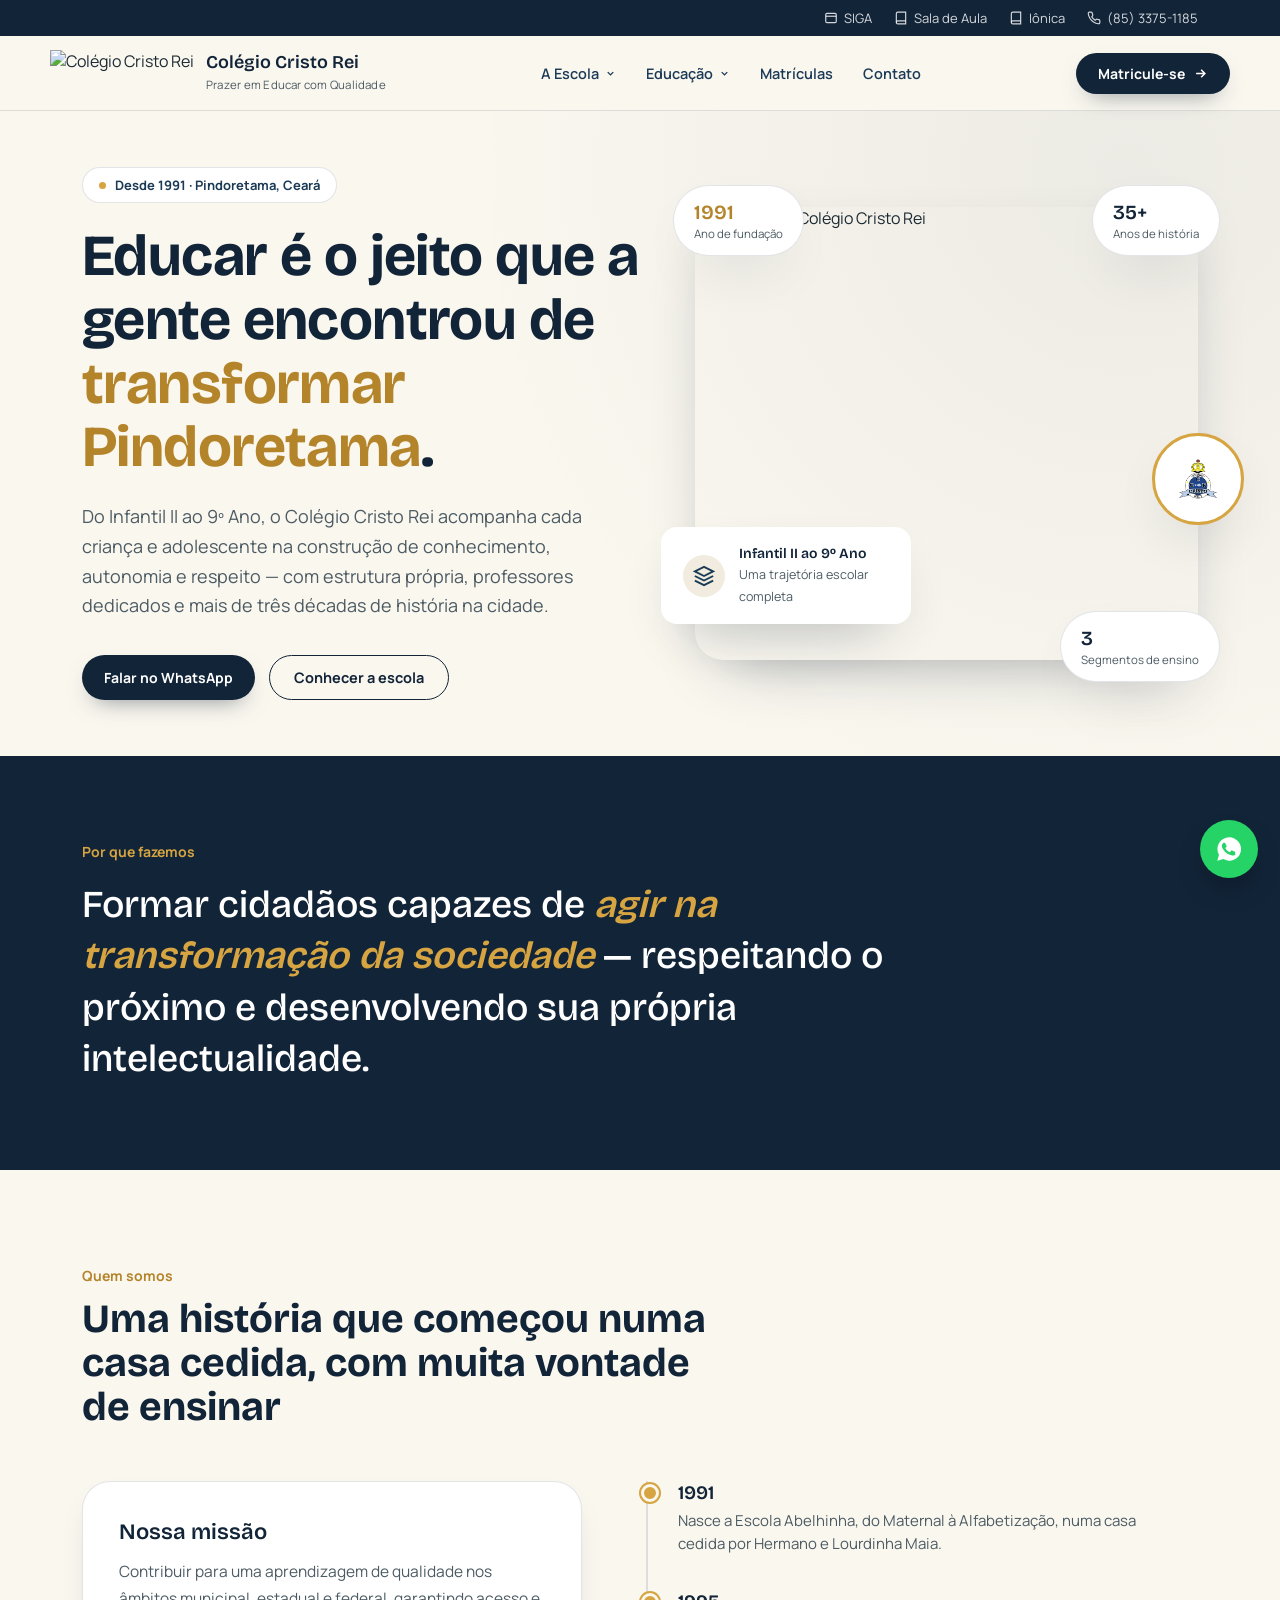
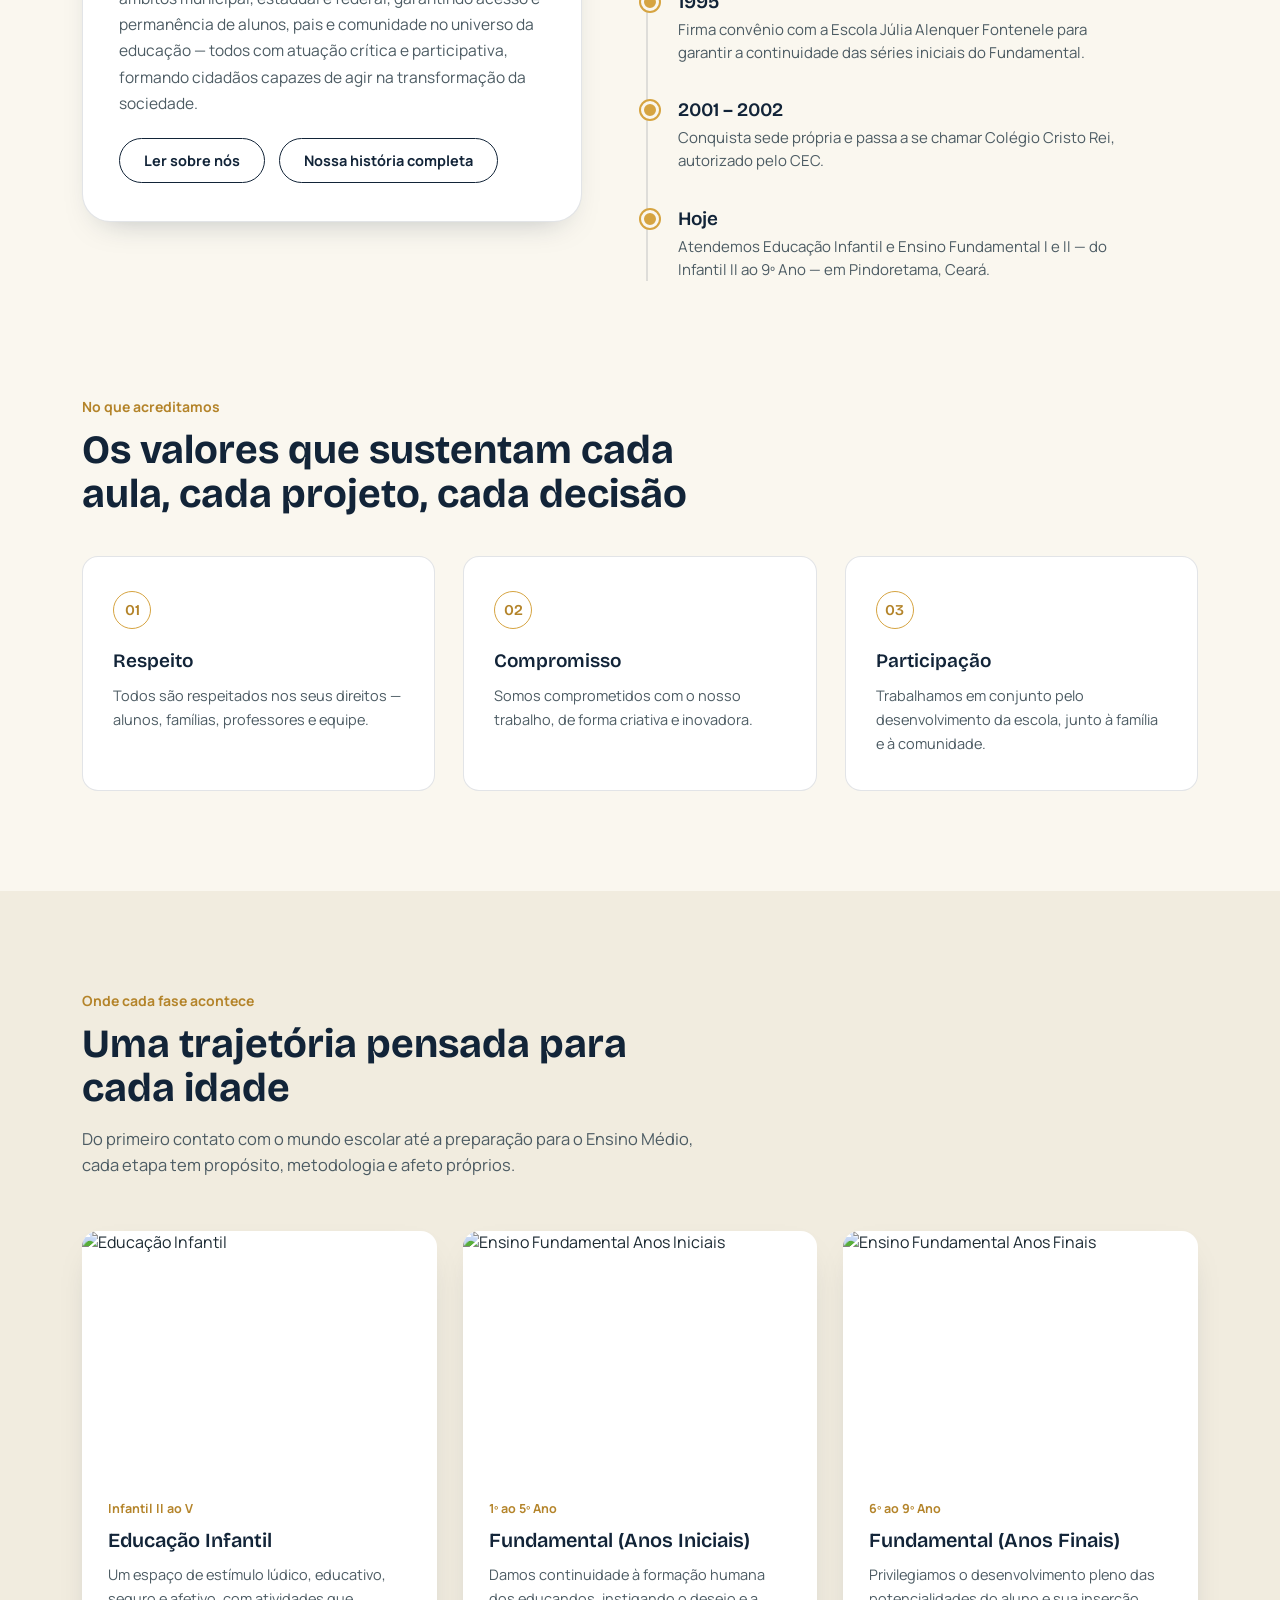
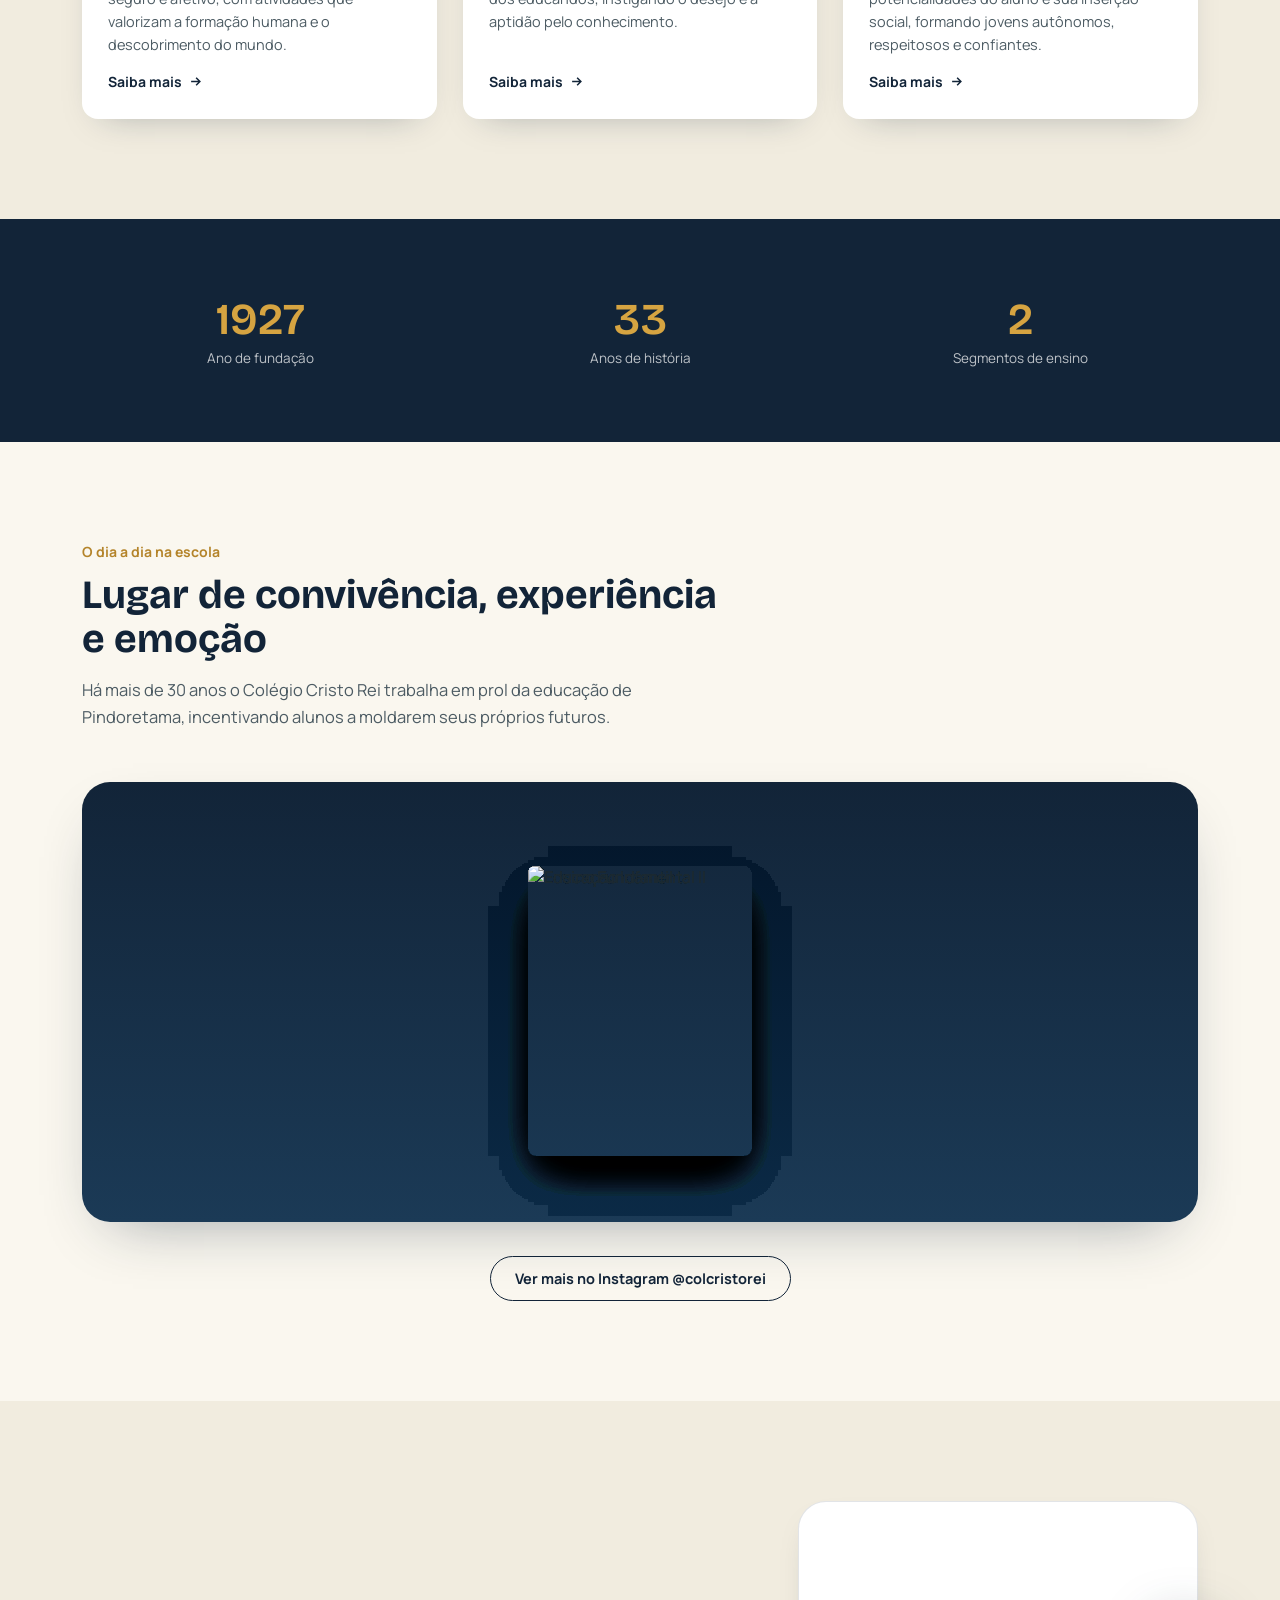
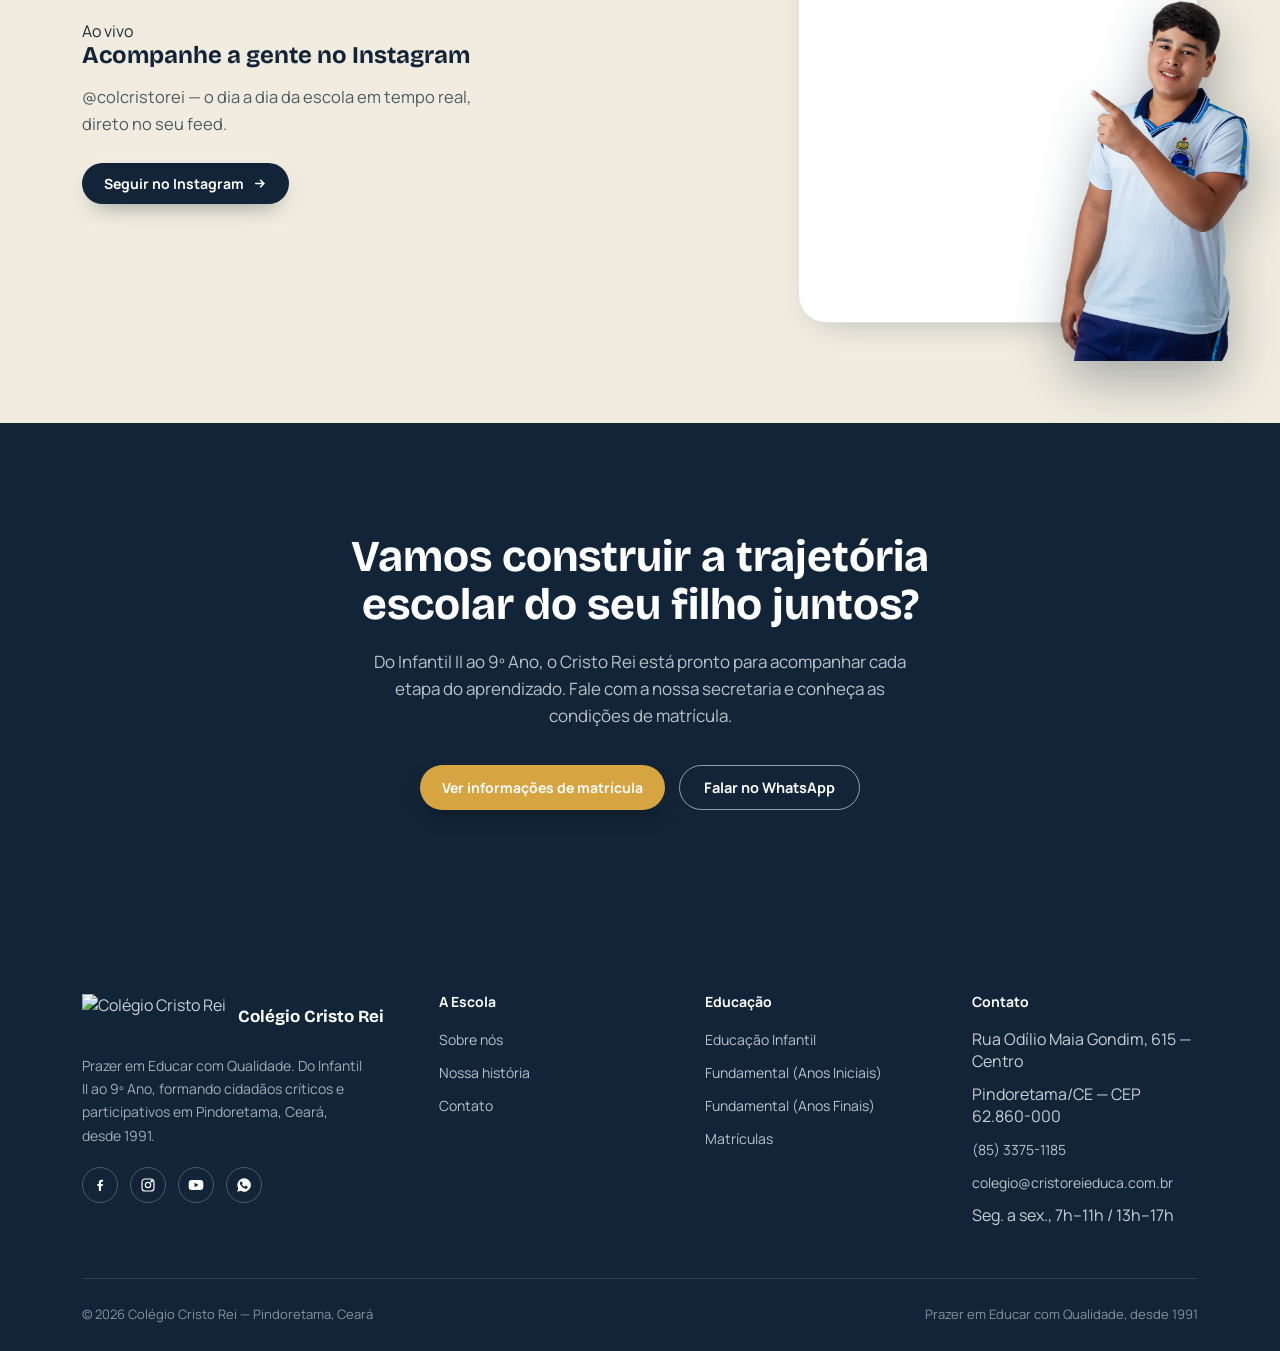
==== commit d22e13a7: "Add files via upload" ====
--- a/index.html
+++ b/index.html
@@ -256,32 +256,7 @@
       <h2>Lugar de convivência, experiência e emoção</h2>
       <p>Há mais de 30 anos o Colégio Cristo Rei trabalha em prol da educação de Pindoretama, incentivando alunos a moldarem seus próprios futuros.</p>
     </div>
-    <div class="mosaic-grid reveal">
-      <div class="mosaic-tile tall">
-        <img class="is-active" src="https://cristoreieduca.com.br/wp-content/uploads/2020/12/Ensino-Fundamental-I-7-scaled.jpg" alt="Ensino Fundamental">
-        <img src="https://cristoreieduca.com.br/wp-content/uploads/2020/12/Educacao-Infantil-7-scaled.jpg" alt="Educação Infantil">
-      </div>
-      <div class="mosaic-tile">
-        <img class="is-active" src="https://cristoreieduca.com.br/wp-content/uploads/2020/12/Educacao-Infantil-22-scaled.jpg" alt="Educação Infantil">
-        <img src="https://cristoreieduca.com.br/wp-content/uploads/2020/12/Ensino-Fundamental-I-8-scaled.jpg" alt="Ensino Fundamental">
-      </div>
-      <div class="mosaic-tile">
-        <img class="is-active" src="https://cristoreieduca.com.br/wp-content/uploads/2020/12/Ensino-Fundamental-II-4-scaled.jpg" alt="Ensino Fundamental II">
-        <img src="https://cristoreieduca.com.br/wp-content/uploads/2020/12/Ensino-Fundamental-II-16-scaled.jpg" alt="Ensino Fundamental II">
-      </div>
-      <div class="mosaic-tile tall">
-        <img class="is-active" src="https://cristoreieduca.com.br/wp-content/uploads/2020/12/Ensino-Fundamental-I-21-scaled.jpg" alt="Ensino Fundamental">
-        <img src="https://cristoreieduca.com.br/wp-content/uploads/2020/12/Educacao-Infantil-12-1-scaled.jpg" alt="Educação Infantil">
-      </div>
-      <div class="mosaic-tile">
-        <img class="is-active" src="https://cristoreieduca.com.br/wp-content/uploads/2020/12/Ensino-Fundamental-II-25-scaled.jpg" alt="Ensino Fundamental II">
-        <img src="https://cristoreieduca.com.br/wp-content/uploads/2020/12/Ensino-Fundamental-I-7-scaled.jpg" alt="Ensino Fundamental">
-      </div>
-      <div class="mosaic-tile">
-        <img class="is-active" src="https://cristoreieduca.com.br/wp-content/uploads/2020/12/Educacao-Infantil-12-1-scaled.jpg" alt="Educação Infantil">
-        <img src="https://cristoreieduca.com.br/wp-content/uploads/2020/12/Ensino-Fundamental-II-4-scaled.jpg" alt="Ensino Fundamental II">
-      </div>
-    </div>
+    <div class="stream-hero reveal" id="schoolStream"></div>
     <div style="text-align:center;margin-top:34px;" class="reveal">
       <a class="btn-outline" href="https://www.instagram.com/colcristorei/" target="_blank" rel="noopener">Ver mais no Instagram @colcristorei</a>
     </div>
--- a/css/style.css
+++ b/css/style.css
@@ -266,22 +266,19 @@
 /* ---------- galeria ---------- */
 .gallery{padding:100px 0;}
 
-.mosaic-grid{display:grid;grid-template-columns:repeat(3,1fr);grid-auto-rows:140px;gap:14px;}
-.mosaic-tile{position:relative;border-radius:14px;overflow:hidden;box-shadow:var(--shadow-soft);}
-.mosaic-tile.tall{grid-row:span 2;}
-.mosaic-tile img{position:absolute;inset:0;width:100%;height:100%;object-fit:cover;opacity:0;transition:opacity 1.2s ease;}
-.mosaic-tile img.is-active{opacity:1;}
-@media(max-width:920px){
-  .mosaic-grid{grid-template-columns:repeat(2,1fr);grid-auto-rows:130px;}
-}
-@media (prefers-reduced-motion: reduce){.mosaic-tile img{transition:none;}}
+.stream-hero{
+  position:relative;overflow:hidden;border-radius:var(--radius-lg);
+  box-shadow:var(--shadow);height:440px;
+  background:linear-gradient(180deg, var(--navy) 0%, var(--navy-2) 100%);
+}
+@media(max-width:640px){.stream-hero{height:300px;}}
 
 .insta-live{background:var(--paper-2);padding:100px 0;overflow:hidden;}
 .insta-grid{display:grid;grid-template-columns:1fr 1fr;gap:56px;align-items:center;}
 .insta-text{margin-top:16px;color:var(--ink-soft);font-size:16.5px;line-height:1.6;max-width:420px;}
 .insta-grid .cta-btn{margin-top:26px;}
 
-.insta-widget-wrap{position:relative;width:100%;max-width:400px;justify-self:end;}
+.insta-widget-wrap{position:relative;width:100%;max-width:400px;justify-self:end;perspective:900px;}
 .insta-frame{
   background:var(--white);border:1px solid var(--line);
   border-radius:var(--radius-lg);overflow:hidden;box-shadow:var(--shadow-soft);
@@ -289,13 +286,17 @@
 .insta-frame iframe{width:100%;height:420px;border:0;display:block;}
 
 @keyframes point-bounce{
-  0%,100%{transform:translateY(0) rotate(0deg);}
-  50%{transform:translateY(-10px) rotate(-2deg);}
+  0%   {transform:translateY(0)    rotateY(0deg)   rotateZ(0deg);}
+  25%  {transform:translateY(-9px) rotateY(14deg)  rotateZ(-1.5deg);}
+  50%  {transform:translateY(-13px) rotateY(0deg)  rotateZ(-3deg);}
+  75%  {transform:translateY(-6px) rotateY(-14deg) rotateZ(-1.5deg);}
+  100% {transform:translateY(0)    rotateY(0deg)   rotateZ(0deg);}
 }
 .insta-pointer{
   position:absolute;right:-52px;bottom:-38px;width:190px;z-index:3;
   filter:drop-shadow(0 18px 26px rgba(18,36,56,.35));
-  animation:point-bounce 3.2s ease-in-out infinite;
+  animation:point-bounce 4.5s ease-in-out infinite;
+  transform-style:preserve-3d;
   pointer-events:none;
 }
 
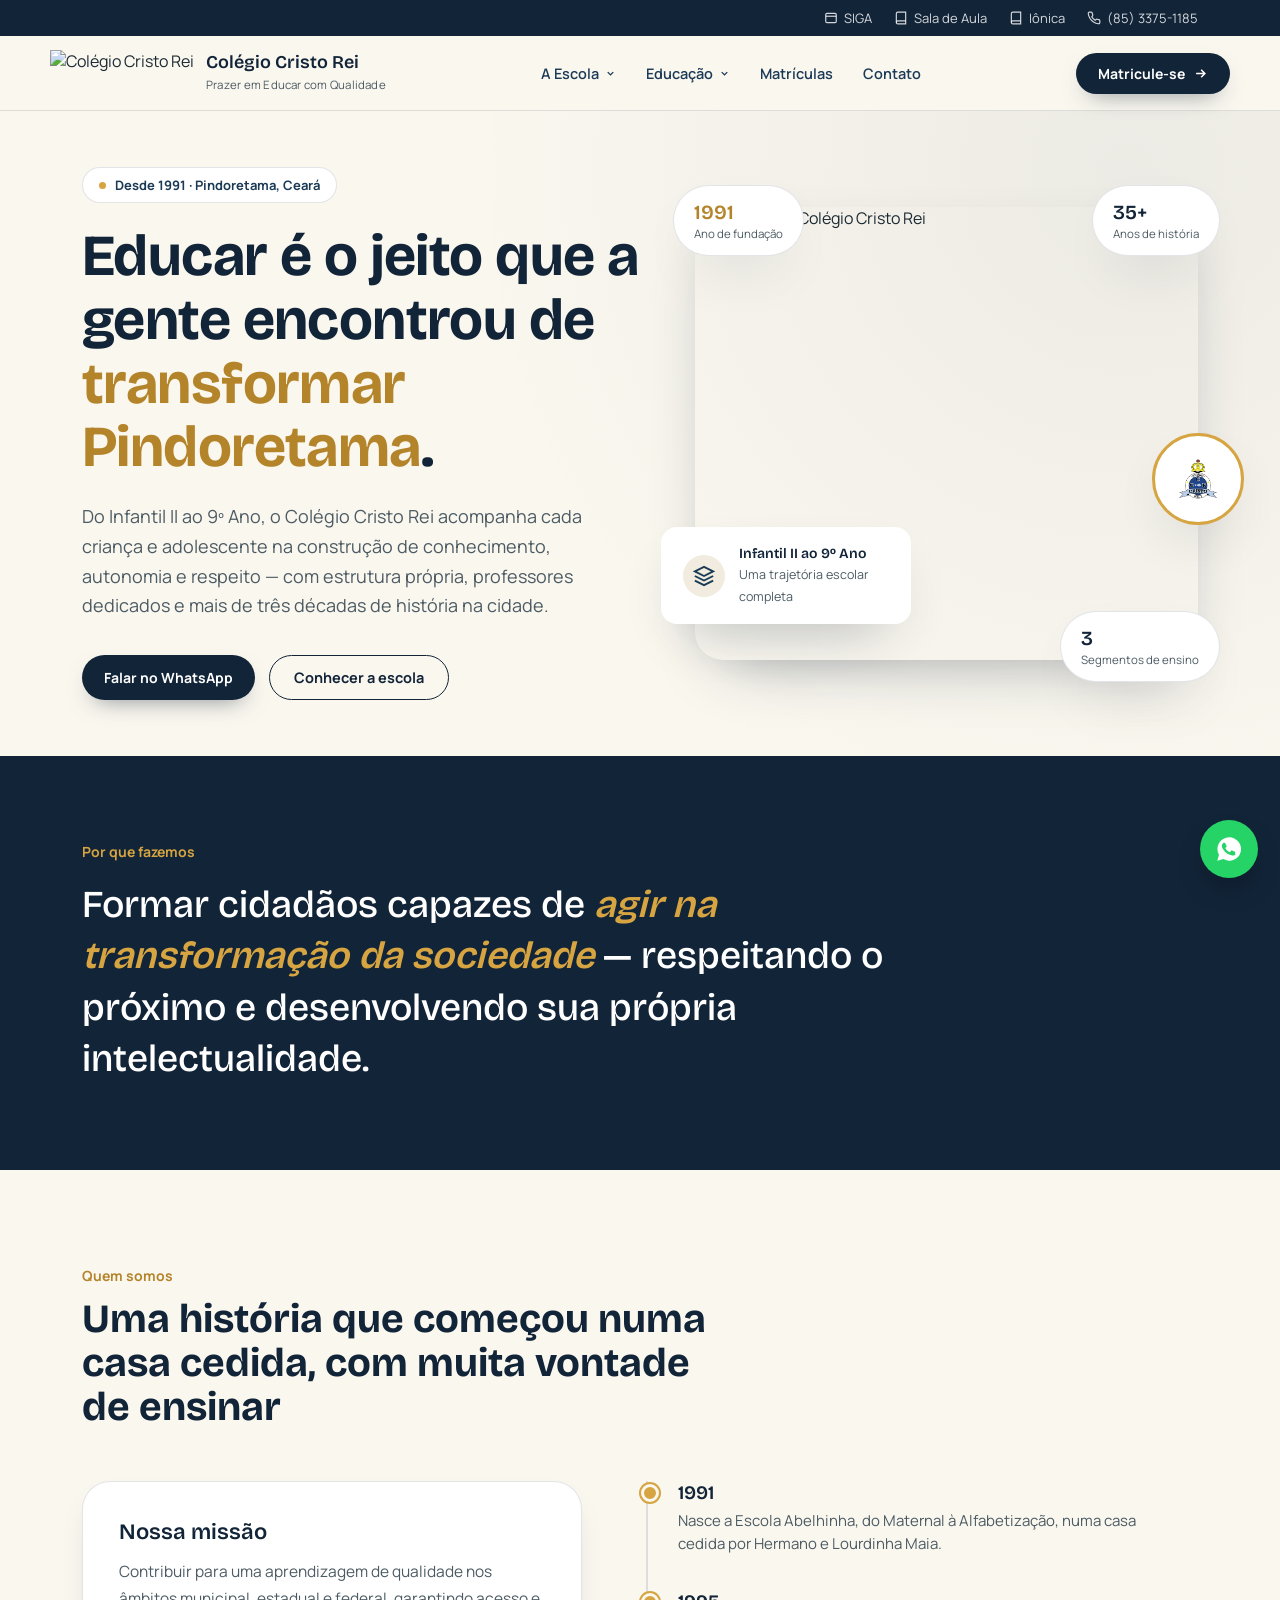
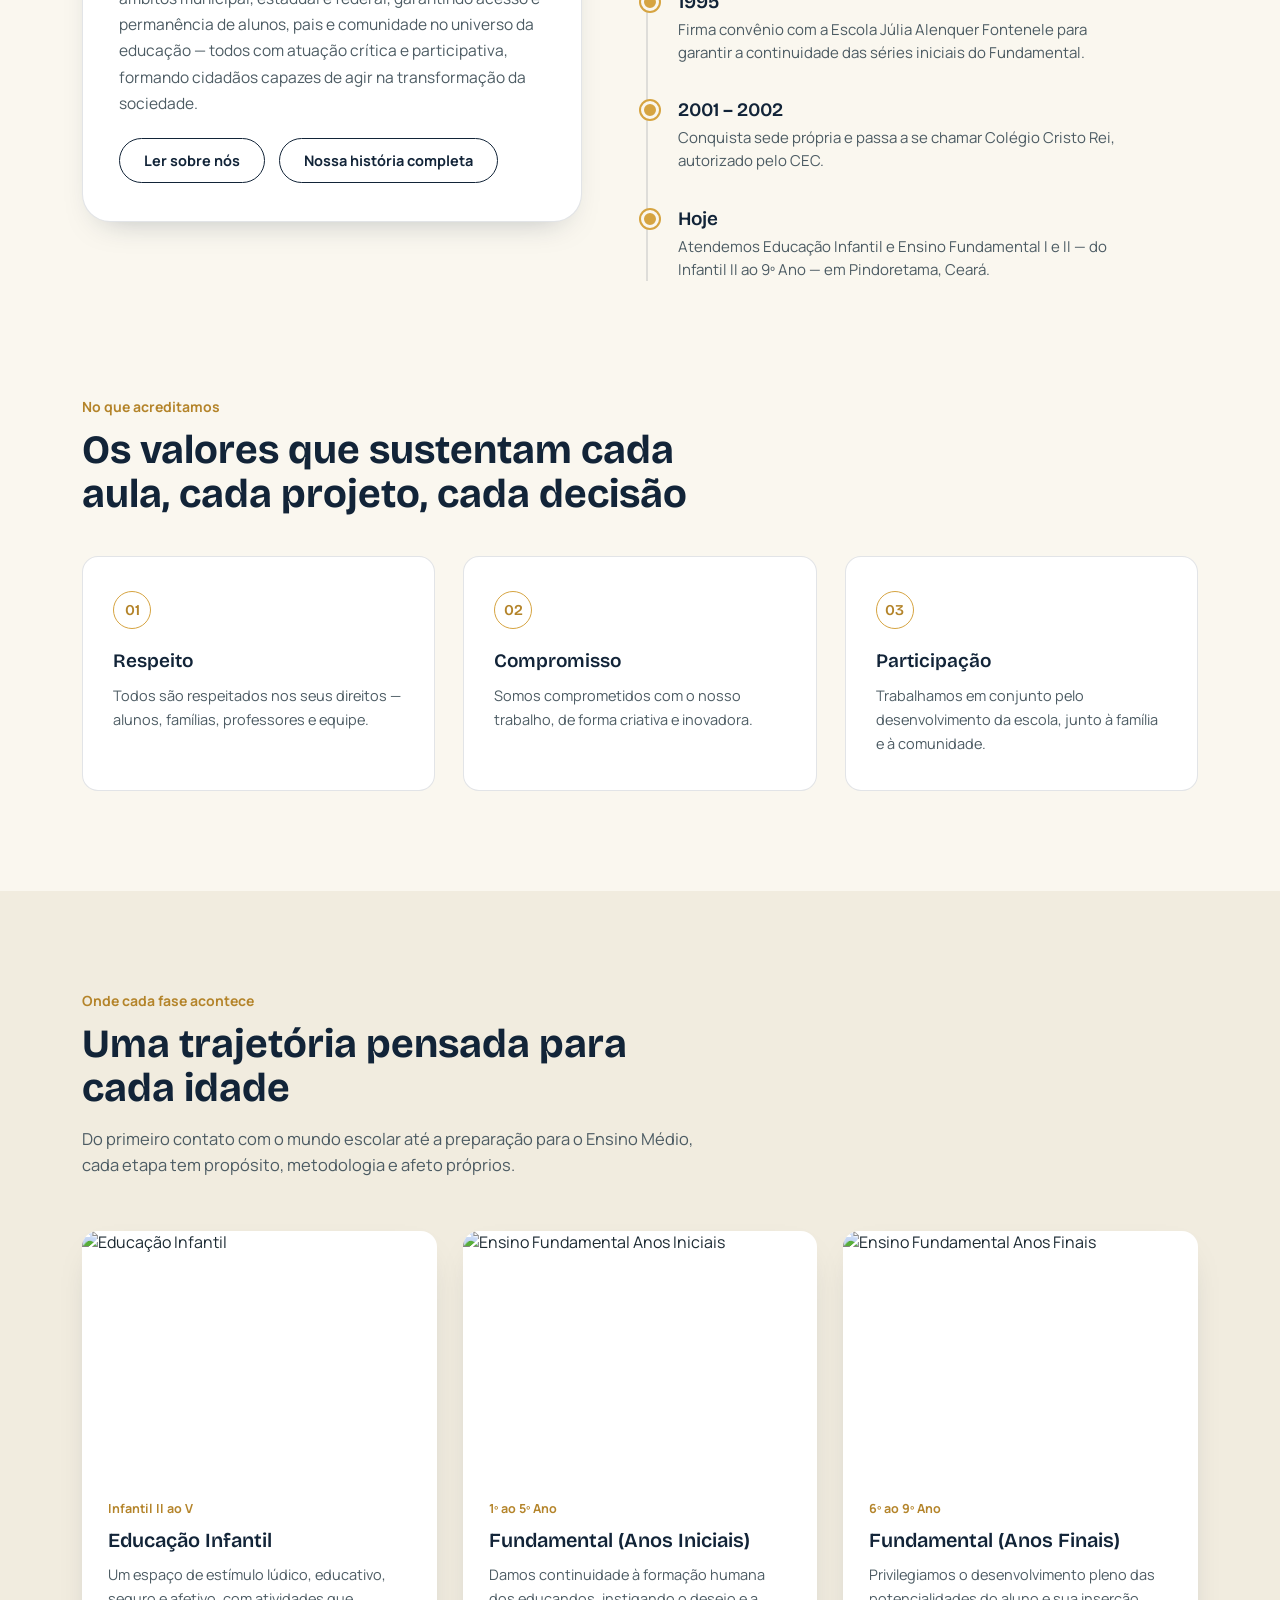
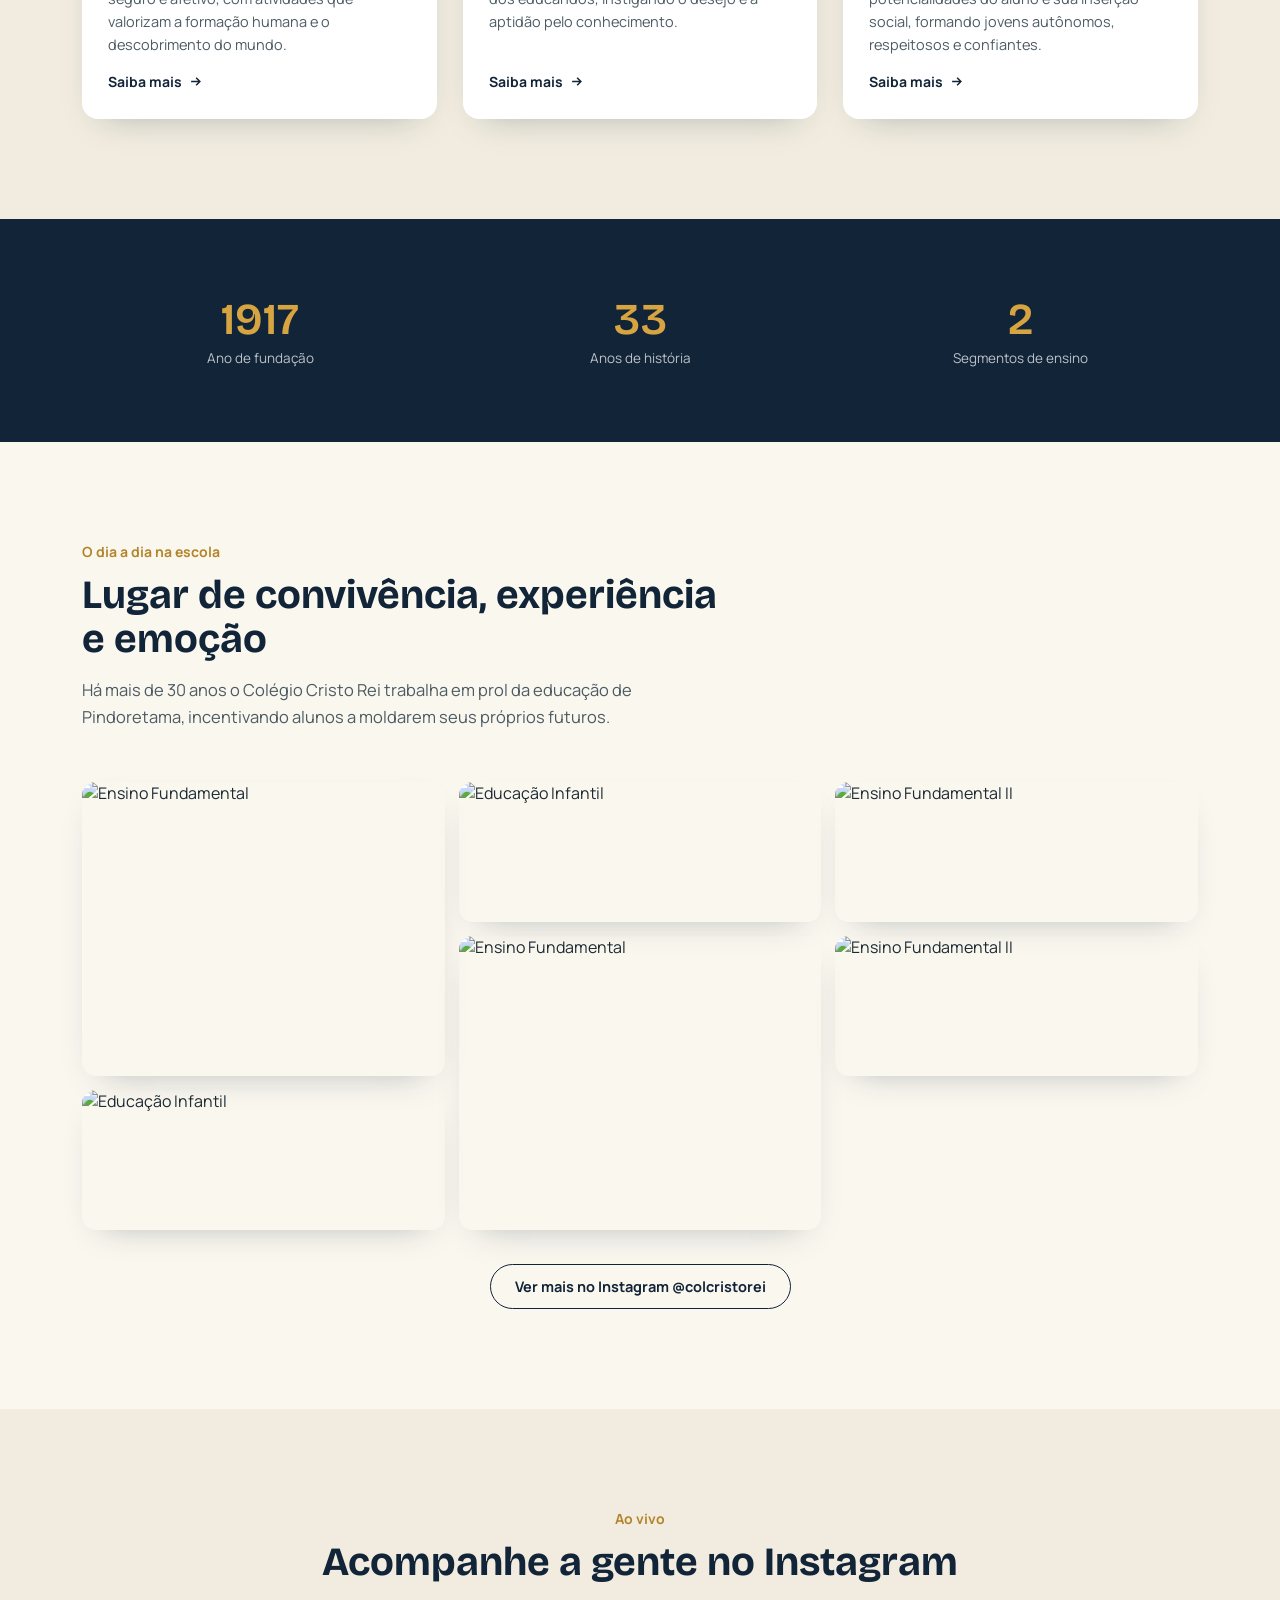
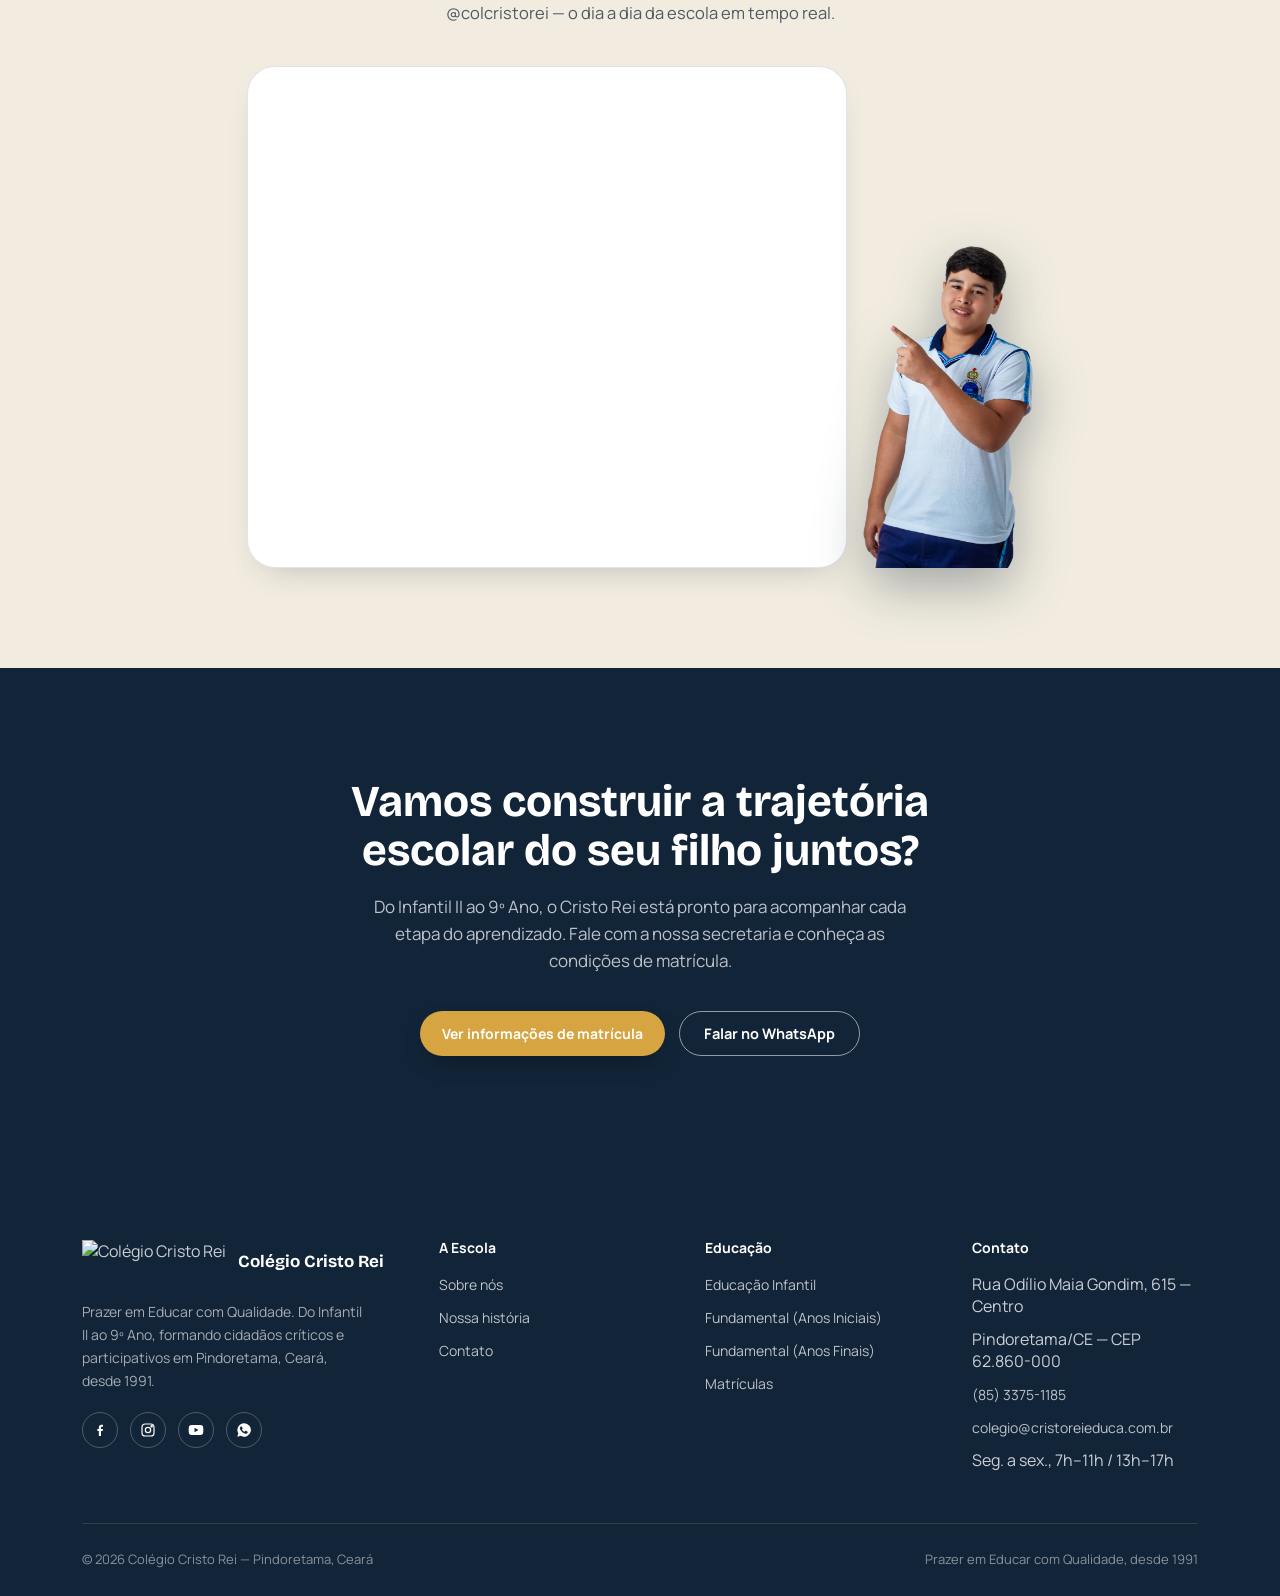
==== commit 3ae4d399: "Add files via upload" ====
--- a/index.html
+++ b/index.html
@@ -256,7 +256,32 @@
       <h2>Lugar de convivência, experiência e emoção</h2>
       <p>Há mais de 30 anos o Colégio Cristo Rei trabalha em prol da educação de Pindoretama, incentivando alunos a moldarem seus próprios futuros.</p>
     </div>
-    <div class="stream-hero reveal" id="schoolStream"></div>
+    <div class="mosaic-grid reveal">
+      <div class="mosaic-tile tall">
+        <img class="is-active" src="https://cristoreieduca.com.br/wp-content/uploads/2020/12/Ensino-Fundamental-I-7-scaled.jpg" alt="Ensino Fundamental">
+        <img src="https://cristoreieduca.com.br/wp-content/uploads/2020/12/Educacao-Infantil-7-scaled.jpg" alt="Educação Infantil">
+      </div>
+      <div class="mosaic-tile">
+        <img class="is-active" src="https://cristoreieduca.com.br/wp-content/uploads/2020/12/Educacao-Infantil-22-scaled.jpg" alt="Educação Infantil">
+        <img src="https://cristoreieduca.com.br/wp-content/uploads/2020/12/Ensino-Fundamental-I-8-scaled.jpg" alt="Ensino Fundamental">
+      </div>
+      <div class="mosaic-tile">
+        <img class="is-active" src="https://cristoreieduca.com.br/wp-content/uploads/2020/12/Ensino-Fundamental-II-4-scaled.jpg" alt="Ensino Fundamental II">
+        <img src="https://cristoreieduca.com.br/wp-content/uploads/2020/12/Ensino-Fundamental-II-16-scaled.jpg" alt="Ensino Fundamental II">
+      </div>
+      <div class="mosaic-tile tall">
+        <img class="is-active" src="https://cristoreieduca.com.br/wp-content/uploads/2020/12/Ensino-Fundamental-I-21-scaled.jpg" alt="Ensino Fundamental">
+        <img src="https://cristoreieduca.com.br/wp-content/uploads/2020/12/Educacao-Infantil-12-1-scaled.jpg" alt="Educação Infantil">
+      </div>
+      <div class="mosaic-tile">
+        <img class="is-active" src="https://cristoreieduca.com.br/wp-content/uploads/2020/12/Ensino-Fundamental-II-25-scaled.jpg" alt="Ensino Fundamental II">
+        <img src="https://cristoreieduca.com.br/wp-content/uploads/2020/12/Ensino-Fundamental-I-7-scaled.jpg" alt="Ensino Fundamental">
+      </div>
+      <div class="mosaic-tile">
+        <img class="is-active" src="https://cristoreieduca.com.br/wp-content/uploads/2020/12/Educacao-Infantil-12-1-scaled.jpg" alt="Educação Infantil">
+        <img src="https://cristoreieduca.com.br/wp-content/uploads/2020/12/Ensino-Fundamental-II-4-scaled.jpg" alt="Ensino Fundamental II">
+      </div>
+    </div>
     <div style="text-align:center;margin-top:34px;" class="reveal">
       <a class="btn-outline" href="https://www.instagram.com/colcristorei/" target="_blank" rel="noopener">Ver mais no Instagram @colcristorei</a>
     </div>
@@ -265,19 +290,15 @@
 
 <!-- INSTAGRAM AO VIVO — widget da Fouita (@colcristorei) já configurado -->
 <section class="insta-live">
-  <div class="wrap insta-grid">
-    <div class="reveal">
+  <div class="wrap">
+    <div class="sec-head reveal" style="margin:0 auto 40px;text-align:center;">
       <span class="kicker">Ao vivo</span>
       <h2>Acompanhe a gente no Instagram</h2>
-      <p class="insta-text">@colcristorei — o dia a dia da escola em tempo real, direto no seu feed.</p>
-      <a class="cta-btn" href="https://www.instagram.com/colcristorei/" target="_blank" rel="noopener">
-        Seguir no Instagram
-        <svg viewBox="0 0 24 24" fill="none" stroke="currentColor" stroke-width="2.4" width="15" height="15"><path d="M5 12h14M13 6l6 6-6 6"/></svg>
-      </a>
-    </div>
-    <div class="insta-widget-wrap reveal">
+      <p>@colcristorei — o dia a dia da escola em tempo real.</p>
+    </div>
+    <div class="insta-combo reveal">
       <div id="instagram-feed-embed" class="insta-frame">
-        <iframe src="https://emb.fouita.com/widget/0x540637/fthwkk0va" title="Instagram Feed" width="100%" height="420" frameborder="0" loading="lazy"></iframe>
+        <iframe src="https://emb.fouita.com/widget/0x540637/fthwkk0va" title="Instagram Feed" width="100%" height="500" frameborder="0" loading="lazy"></iframe>
       </div>
       <img class="insta-pointer" src="img/aluno-instagram.png" alt="Aluno do Cristo Rei apontando para o Instagram">
     </div>
--- a/css/style.css
+++ b/css/style.css
@@ -266,24 +266,23 @@
 /* ---------- galeria ---------- */
 .gallery{padding:100px 0;}
 
-.stream-hero{
-  position:relative;overflow:hidden;border-radius:var(--radius-lg);
-  box-shadow:var(--shadow);height:440px;
-  background:linear-gradient(180deg, var(--navy) 0%, var(--navy-2) 100%);
-}
-@media(max-width:640px){.stream-hero{height:300px;}}
-
-.insta-live{background:var(--paper-2);padding:100px 0;overflow:hidden;}
-.insta-grid{display:grid;grid-template-columns:1fr 1fr;gap:56px;align-items:center;}
-.insta-text{margin-top:16px;color:var(--ink-soft);font-size:16.5px;line-height:1.6;max-width:420px;}
-.insta-grid .cta-btn{margin-top:26px;}
-
-.insta-widget-wrap{position:relative;width:100%;max-width:400px;justify-self:end;perspective:900px;}
+.mosaic-grid{display:grid;grid-template-columns:repeat(3,1fr);grid-auto-rows:140px;gap:14px;}
+.mosaic-tile{position:relative;border-radius:14px;overflow:hidden;box-shadow:var(--shadow-soft);}
+.mosaic-tile.tall{grid-row:span 2;}
+.mosaic-tile img{position:absolute;inset:0;width:100%;height:100%;object-fit:cover;opacity:0;transition:opacity 1.2s ease;}
+.mosaic-tile img.is-active{opacity:1;}
+@media(max-width:920px){
+  .mosaic-grid{grid-template-columns:repeat(2,1fr);grid-auto-rows:130px;}
+}
+@media (prefers-reduced-motion: reduce){.mosaic-tile img{transition:none;}}
+
+.insta-live{background:var(--paper-2);padding:100px 0;}
+.insta-combo{display:flex;justify-content:center;align-items:flex-end;gap:16px;flex-wrap:wrap;max-width:100%;}
 .insta-frame{
-  background:var(--white);border:1px solid var(--line);
+  width:100%;max-width:600px;background:var(--white);border:1px solid var(--line);
   border-radius:var(--radius-lg);overflow:hidden;box-shadow:var(--shadow-soft);
 }
-.insta-frame iframe{width:100%;height:420px;border:0;display:block;}
+.insta-frame iframe{width:100%;height:500px;border:0;display:block;}
 
 @keyframes point-bounce{
   0%   {transform:translateY(0)    rotateY(0deg)   rotateZ(0deg);}
@@ -293,20 +292,17 @@
   100% {transform:translateY(0)    rotateY(0deg)   rotateZ(0deg);}
 }
 .insta-pointer{
-  position:absolute;right:-52px;bottom:-38px;width:190px;z-index:3;
+  flex:none;width:170px;height:auto;align-self:flex-end;
   filter:drop-shadow(0 18px 26px rgba(18,36,56,.35));
   animation:point-bounce 4.5s ease-in-out infinite;
   transform-style:preserve-3d;
-  pointer-events:none;
-}
-
-@media(max-width:1180px){.insta-pointer{width:150px;right:-26px;bottom:-24px;}}
-@media(max-width:920px){
-  .insta-grid{grid-template-columns:1fr;gap:44px;text-align:center;}
-  .insta-text{margin-left:auto;margin-right:auto;}
-  .insta-widget-wrap{justify-self:center;margin:0 auto;}
-}
-@media(max-width:480px){.insta-pointer{width:120px;right:-10px;bottom:-14px;}}
+}
+
+@media(max-width:760px){
+  .insta-combo{flex-direction:column;}
+  .insta-pointer{width:130px;align-self:center;}
+}
+@media(max-width:480px){.insta-frame iframe{height:420px;}}
 @media (prefers-reduced-motion: reduce){.insta-pointer{animation:none;}}
 
 .gal-grid{display:grid;grid-template-columns:repeat(4,1fr);grid-auto-rows:150px;gap:14px;}
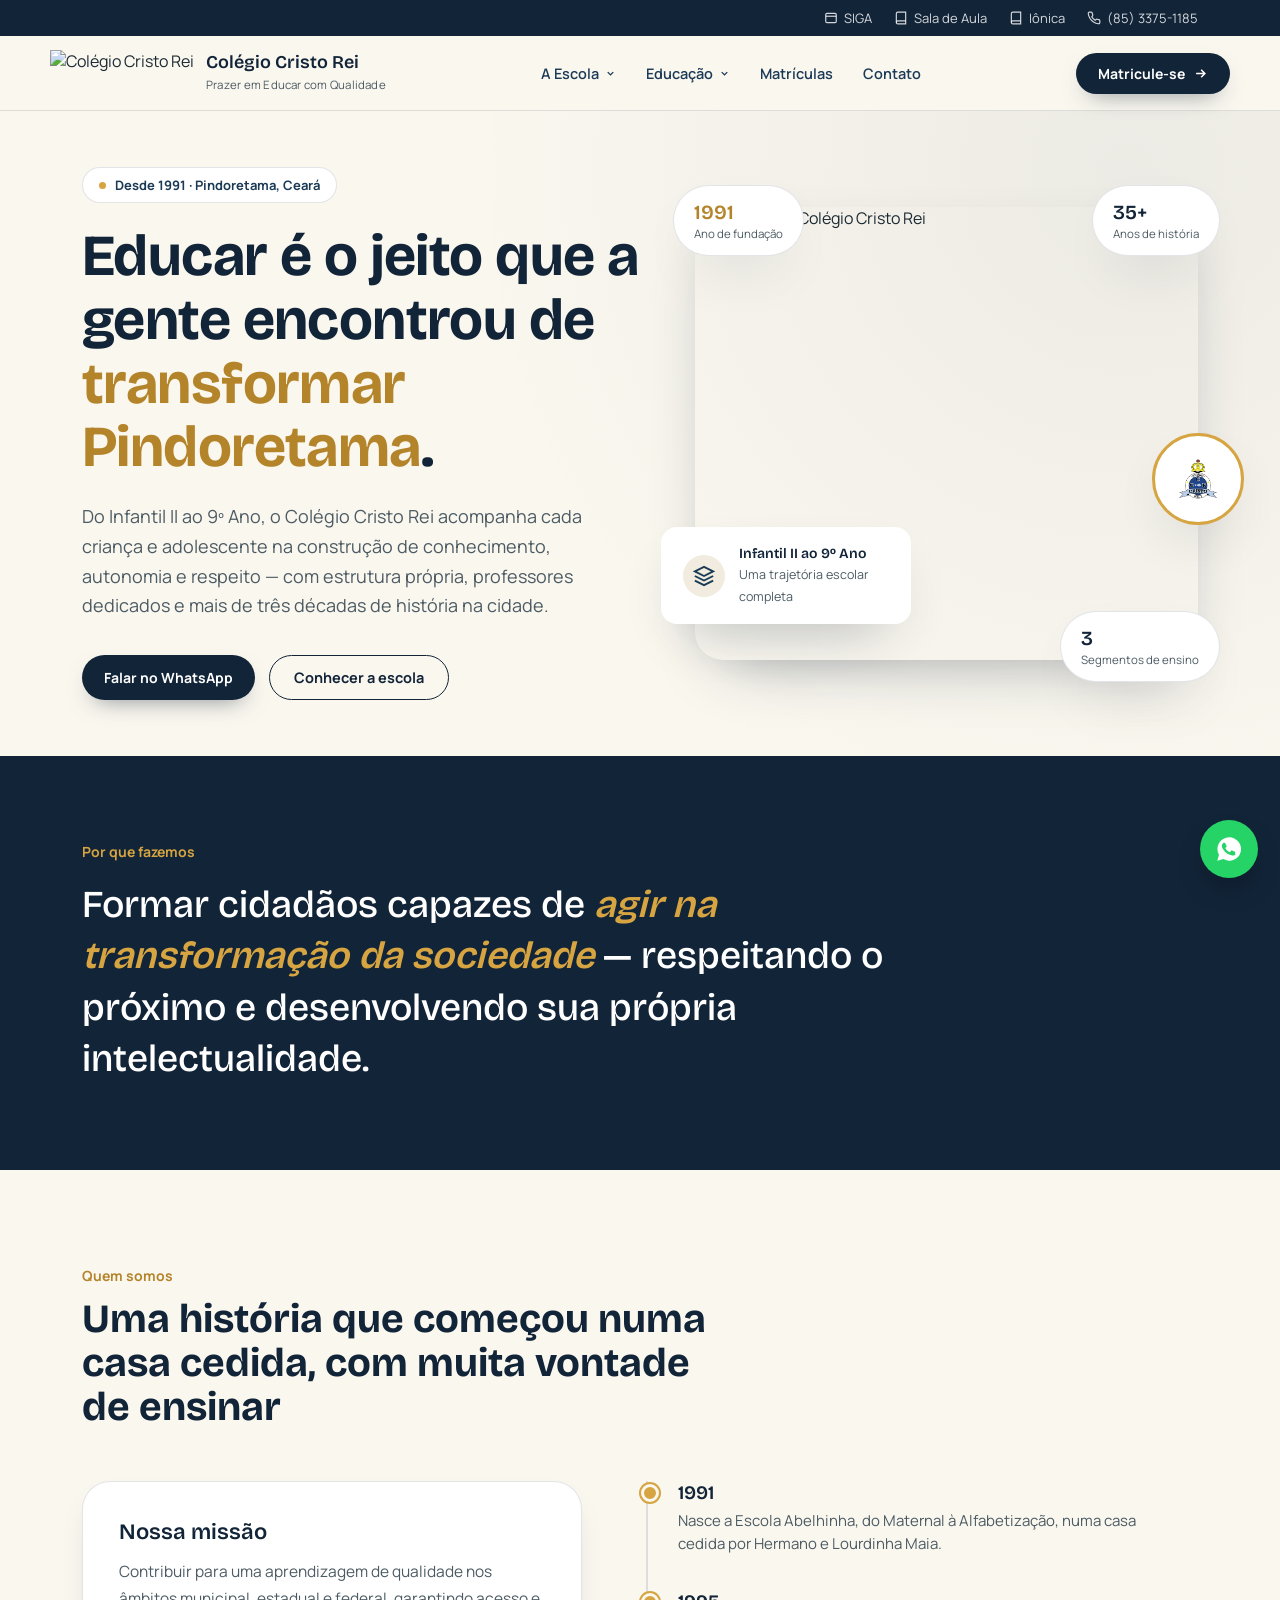
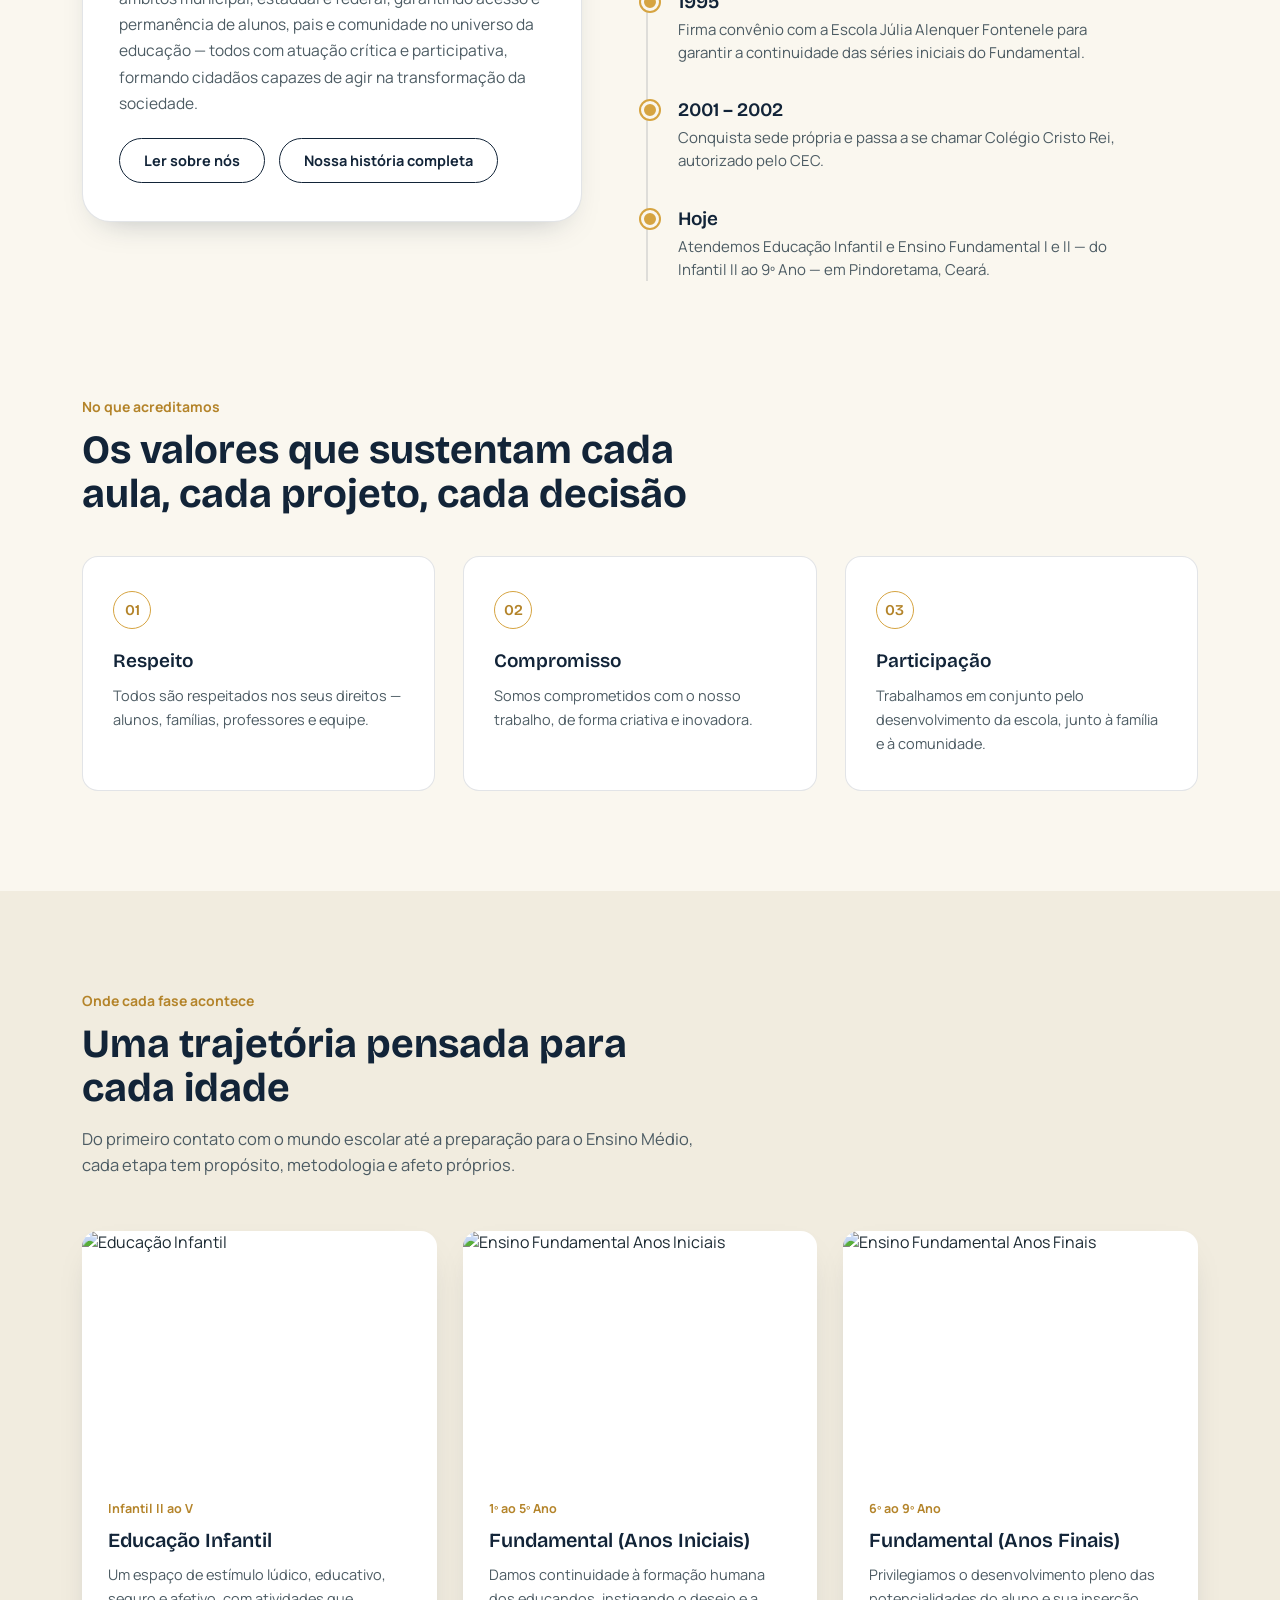
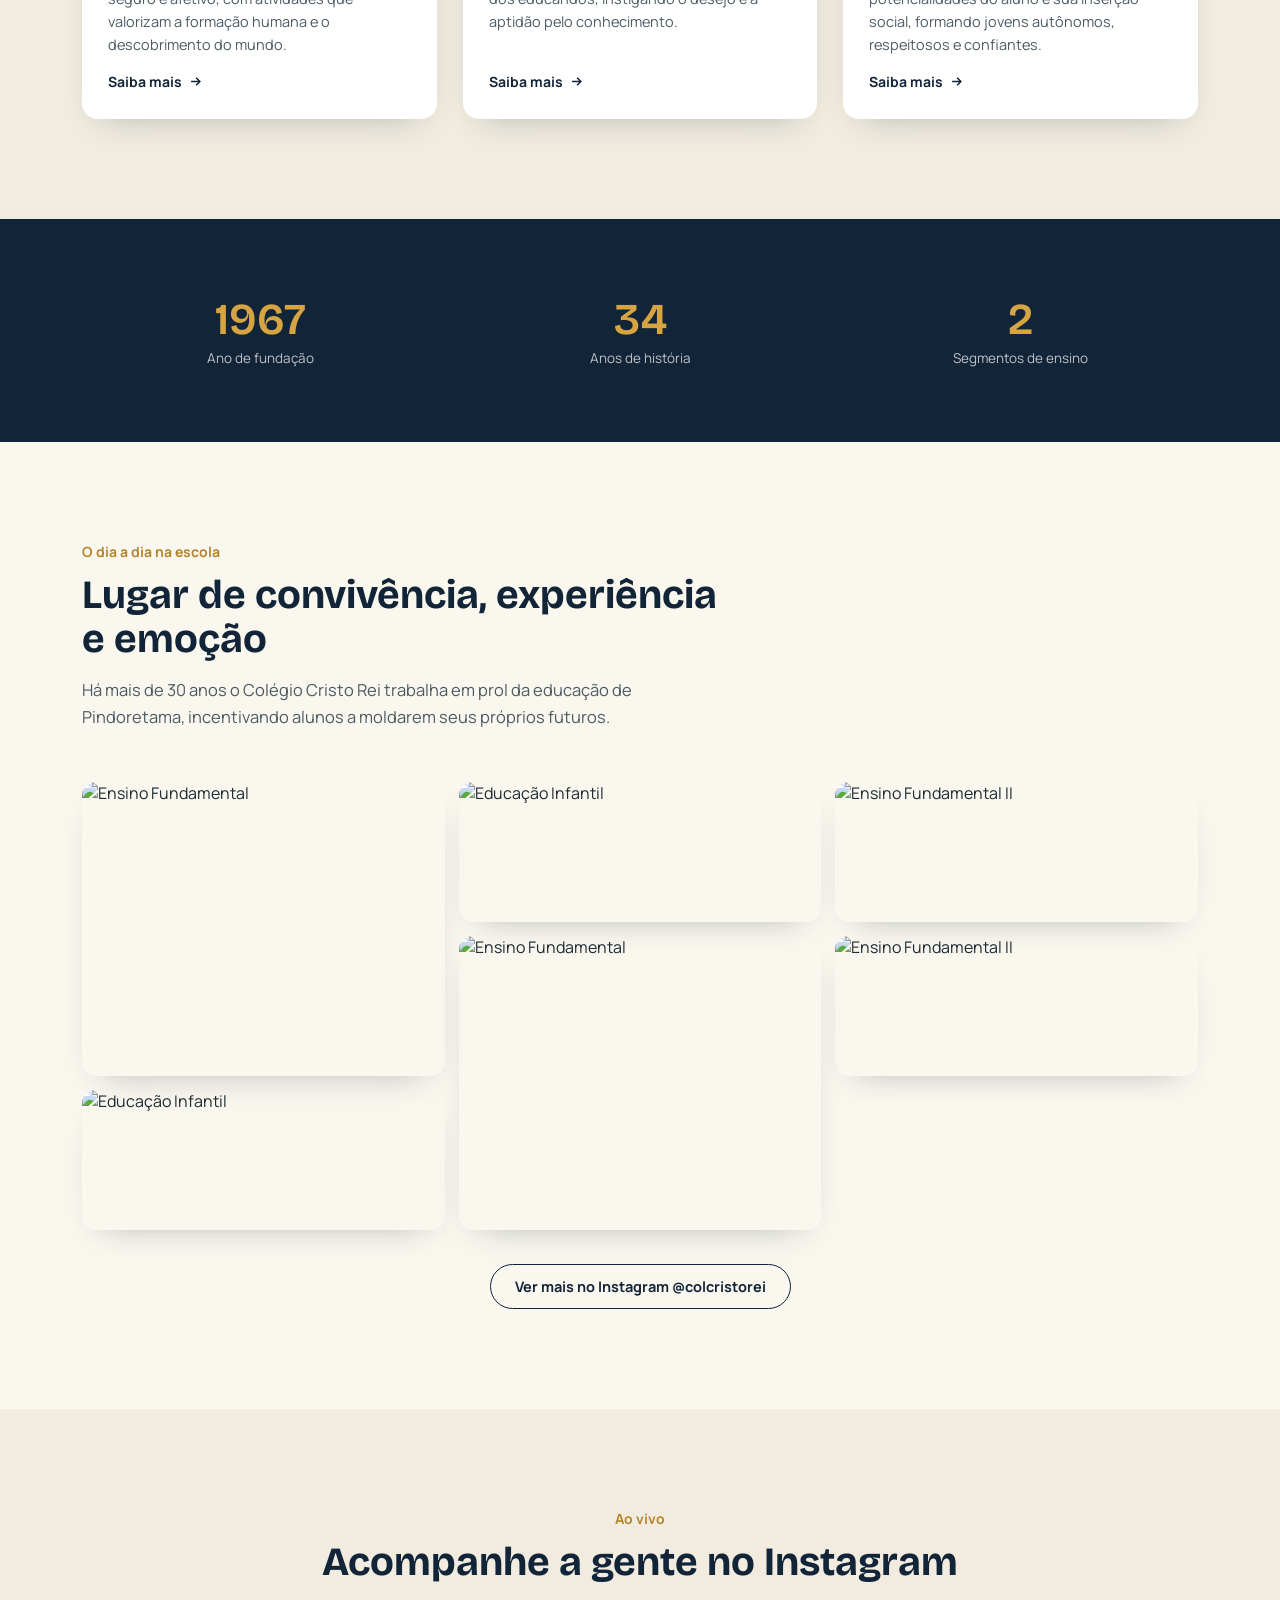
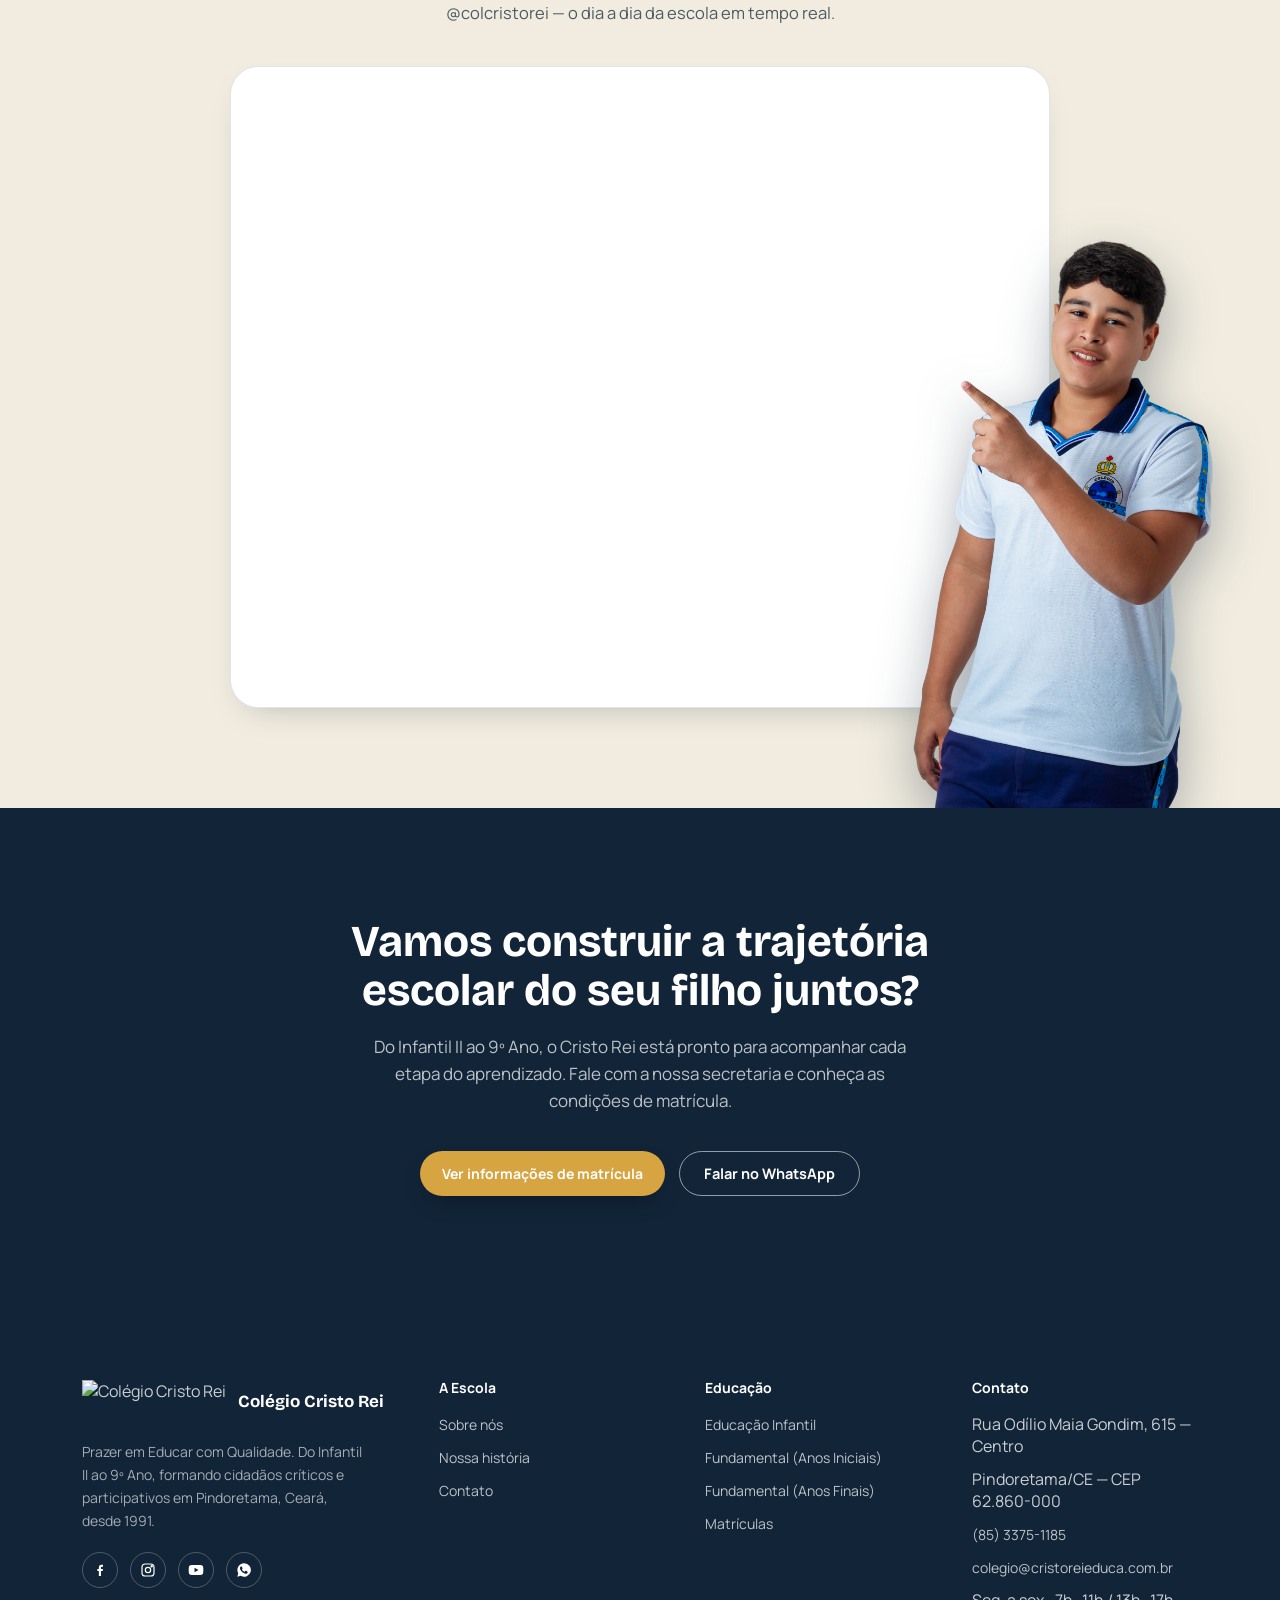
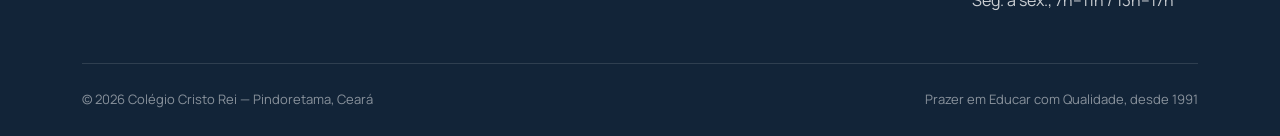
==== commit 492a4d79: "Add files via upload" ====
--- a/index.html
+++ b/index.html
@@ -298,7 +298,7 @@
     </div>
     <div class="insta-combo reveal">
       <div id="instagram-feed-embed" class="insta-frame">
-        <iframe src="https://emb.fouita.com/widget/0x540637/fthwkk0va" title="Instagram Feed" width="100%" height="500" frameborder="0" loading="lazy"></iframe>
+        <iframe src="https://emb.fouita.com/widget/0x54069c/ftq2xvywh" title="Carousel Instagram Feed" width="100%" height="640" frameborder="0" loading="lazy"></iframe>
       </div>
       <img class="insta-pointer" src="img/aluno-instagram.png" alt="Aluno do Cristo Rei apontando para o Instagram">
     </div>
--- a/css/style.css
+++ b/css/style.css
@@ -276,34 +276,26 @@
 }
 @media (prefers-reduced-motion: reduce){.mosaic-tile img{transition:none;}}
 
-.insta-live{background:var(--paper-2);padding:100px 0;}
-.insta-combo{display:flex;justify-content:center;align-items:flex-end;gap:16px;flex-wrap:wrap;max-width:100%;}
+.insta-live{background:var(--paper-2);padding:100px 0 0;}
+.insta-combo{position:relative;display:flex;justify-content:center;flex-wrap:wrap;max-width:100%;padding-bottom:100px;}
 .insta-frame{
-  width:100%;max-width:600px;background:var(--white);border:1px solid var(--line);
+  width:100%;max-width:820px;background:var(--white);border:1px solid var(--line);
   border-radius:var(--radius-lg);overflow:hidden;box-shadow:var(--shadow-soft);
 }
-.insta-frame iframe{width:100%;height:500px;border:0;display:block;}
-
-@keyframes point-bounce{
-  0%   {transform:translateY(0)    rotateY(0deg)   rotateZ(0deg);}
-  25%  {transform:translateY(-9px) rotateY(14deg)  rotateZ(-1.5deg);}
-  50%  {transform:translateY(-13px) rotateY(0deg)  rotateZ(-3deg);}
-  75%  {transform:translateY(-6px) rotateY(-14deg) rotateZ(-1.5deg);}
-  100% {transform:translateY(0)    rotateY(0deg)   rotateZ(0deg);}
-}
+.insta-frame iframe{width:100%;height:640px;border:0;display:block;}
+
 .insta-pointer{
-  flex:none;width:170px;height:auto;align-self:flex-end;
+  position:absolute;right:-15px;bottom:0;width:300px;height:auto;z-index:2;
   filter:drop-shadow(0 18px 26px rgba(18,36,56,.35));
-  animation:point-bounce 4.5s ease-in-out infinite;
-  transform-style:preserve-3d;
-}
-
+}
+
+@media(max-width:900px){.insta-pointer{width:230px;right:-6px;}}
 @media(max-width:760px){
-  .insta-combo{flex-direction:column;}
-  .insta-pointer{width:130px;align-self:center;}
-}
-@media(max-width:480px){.insta-frame iframe{height:420px;}}
-@media (prefers-reduced-motion: reduce){.insta-pointer{animation:none;}}
+  .insta-live{padding-bottom:64px;}
+  .insta-combo{padding-bottom:0;}
+  .insta-pointer{position:static;width:200px;margin-top:18px;}
+}
+@media(max-width:480px){.insta-frame iframe{height:480px;}}
 
 .gal-grid{display:grid;grid-template-columns:repeat(4,1fr);grid-auto-rows:150px;gap:14px;}
 .gal-grid a{border-radius:14px;overflow:hidden;position:relative;display:block;}
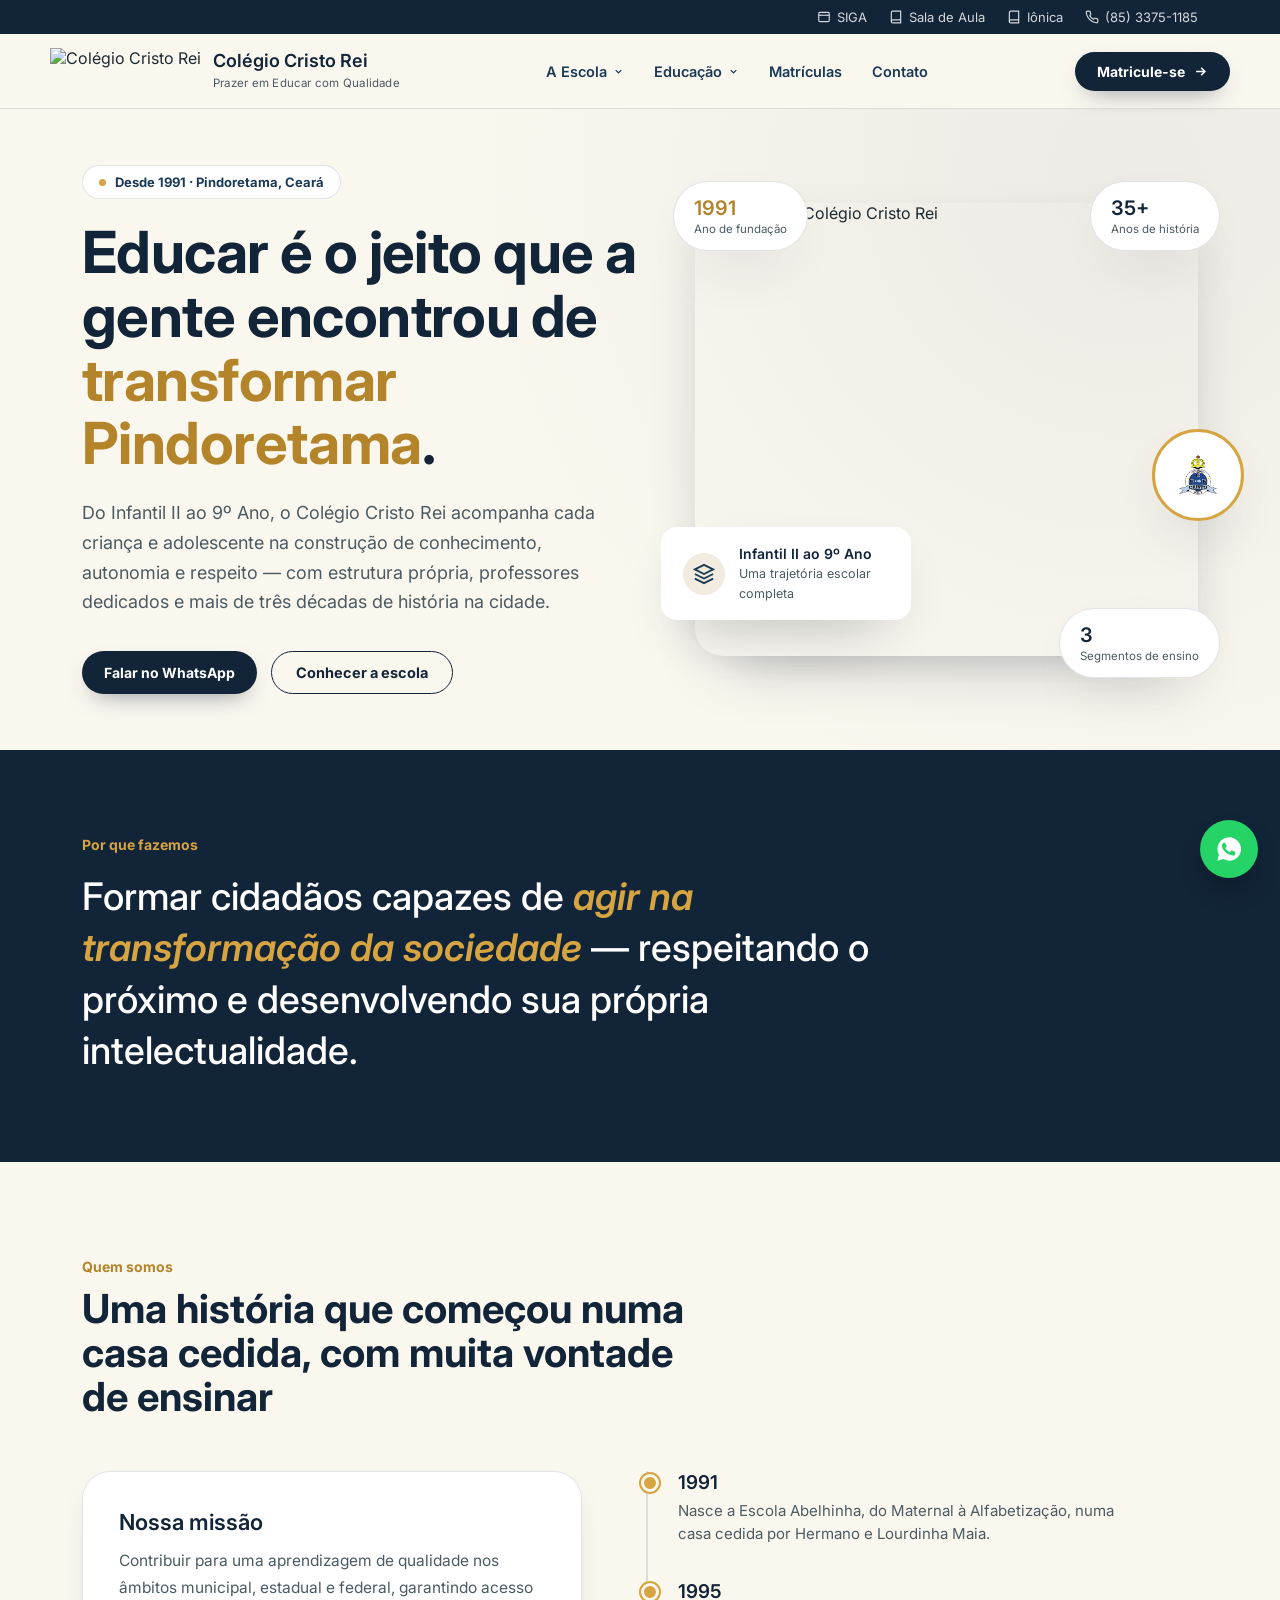
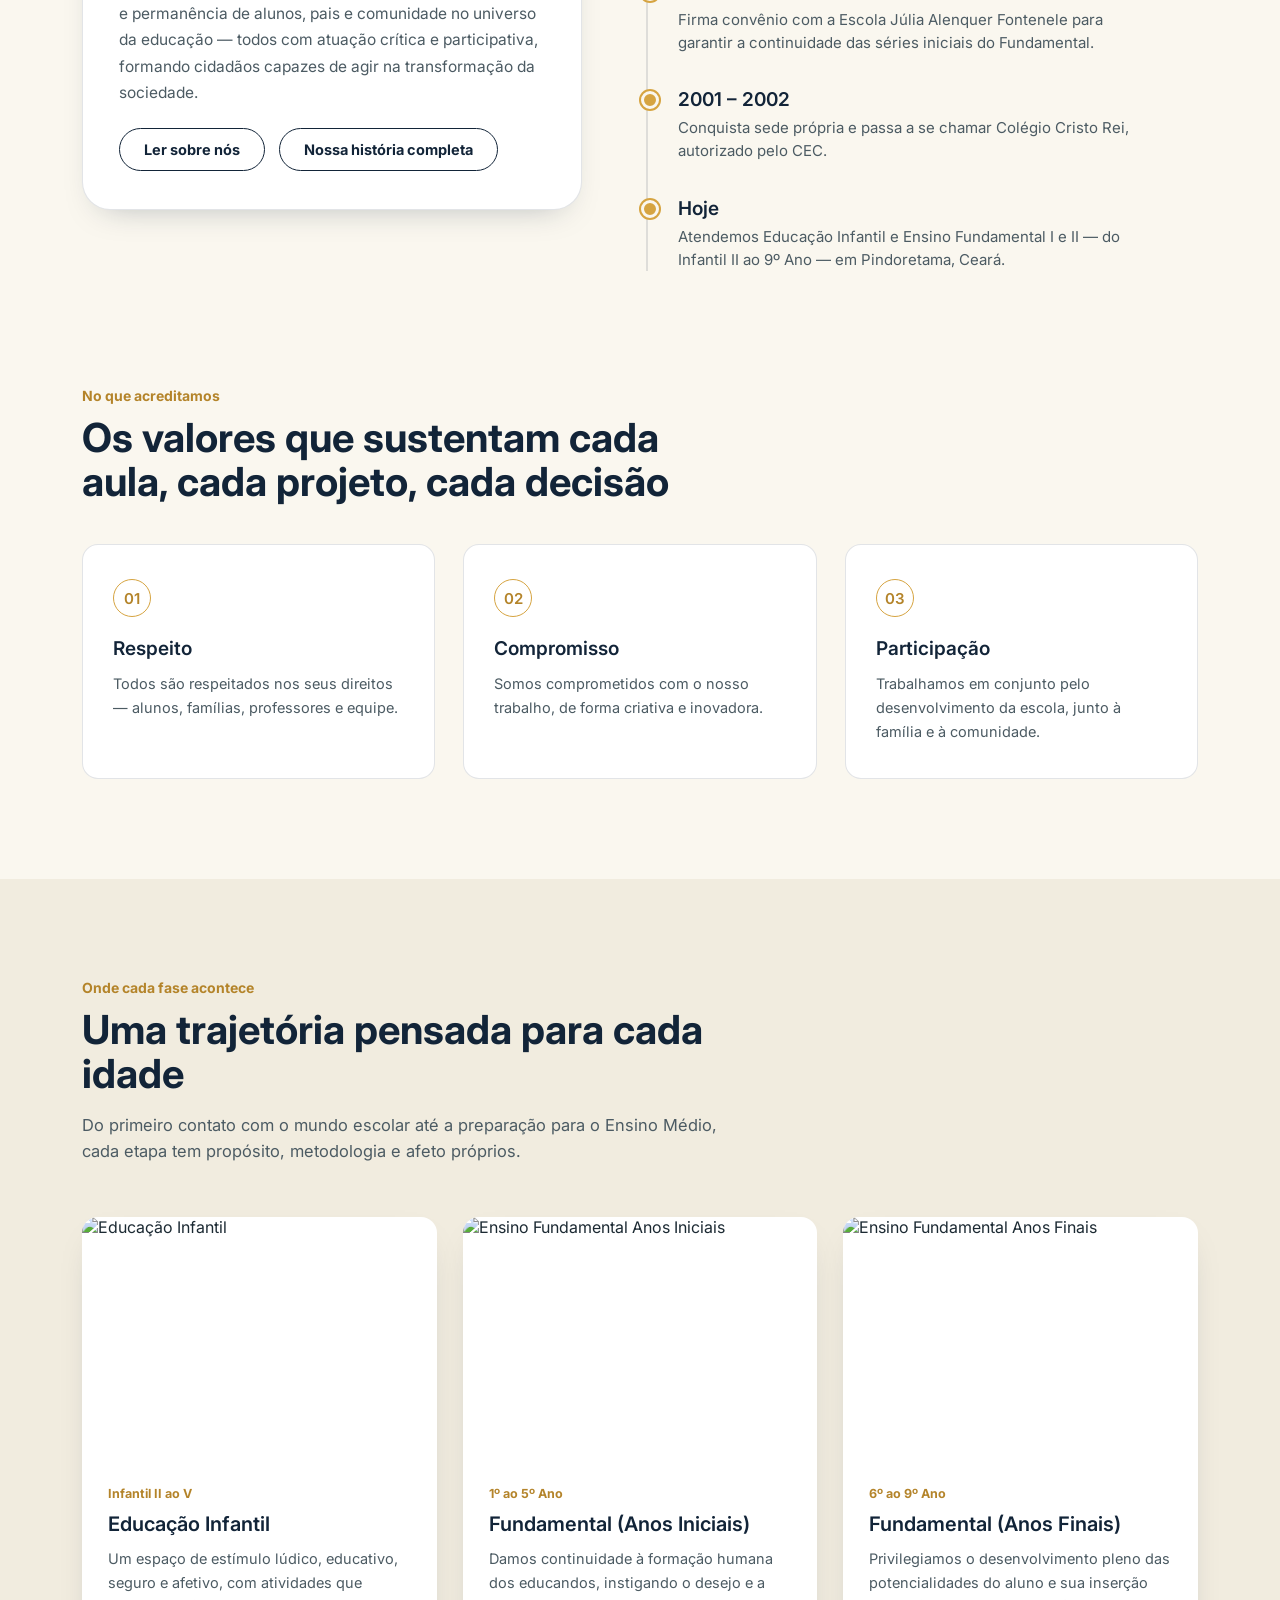
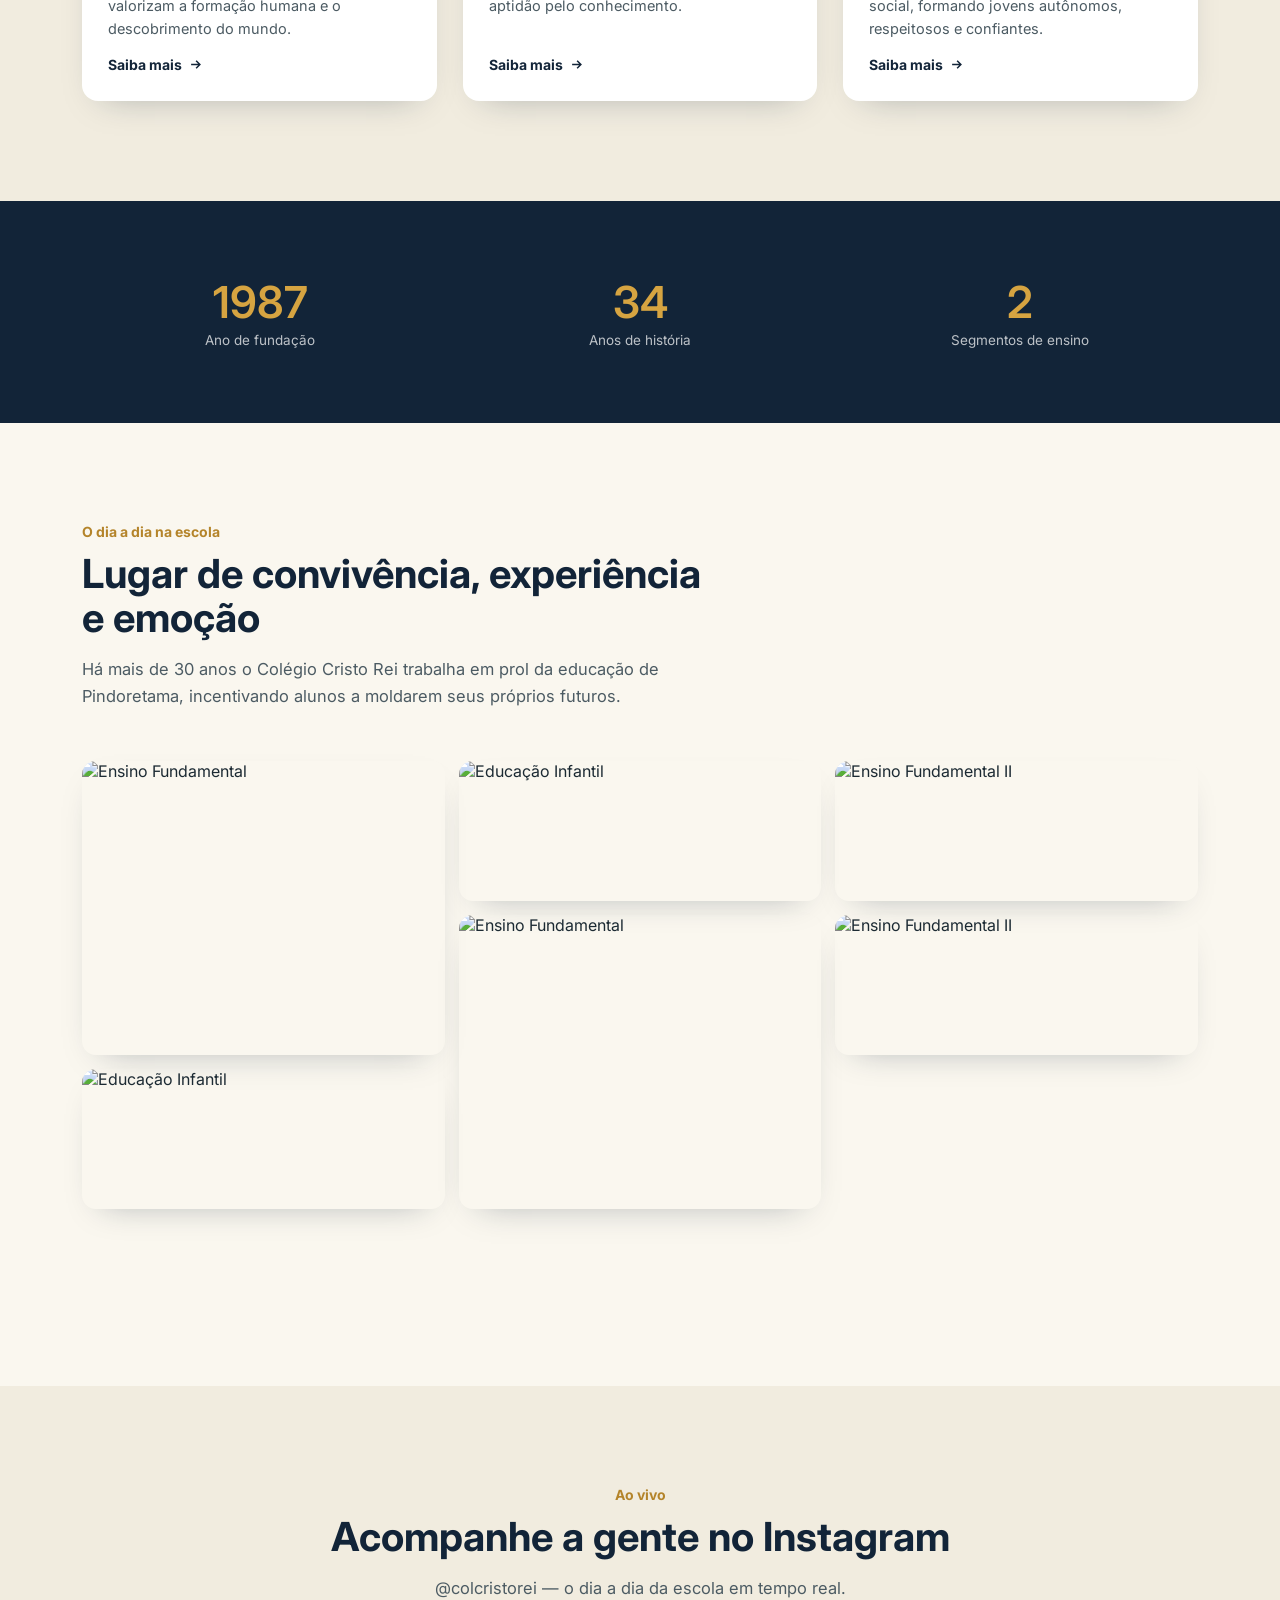
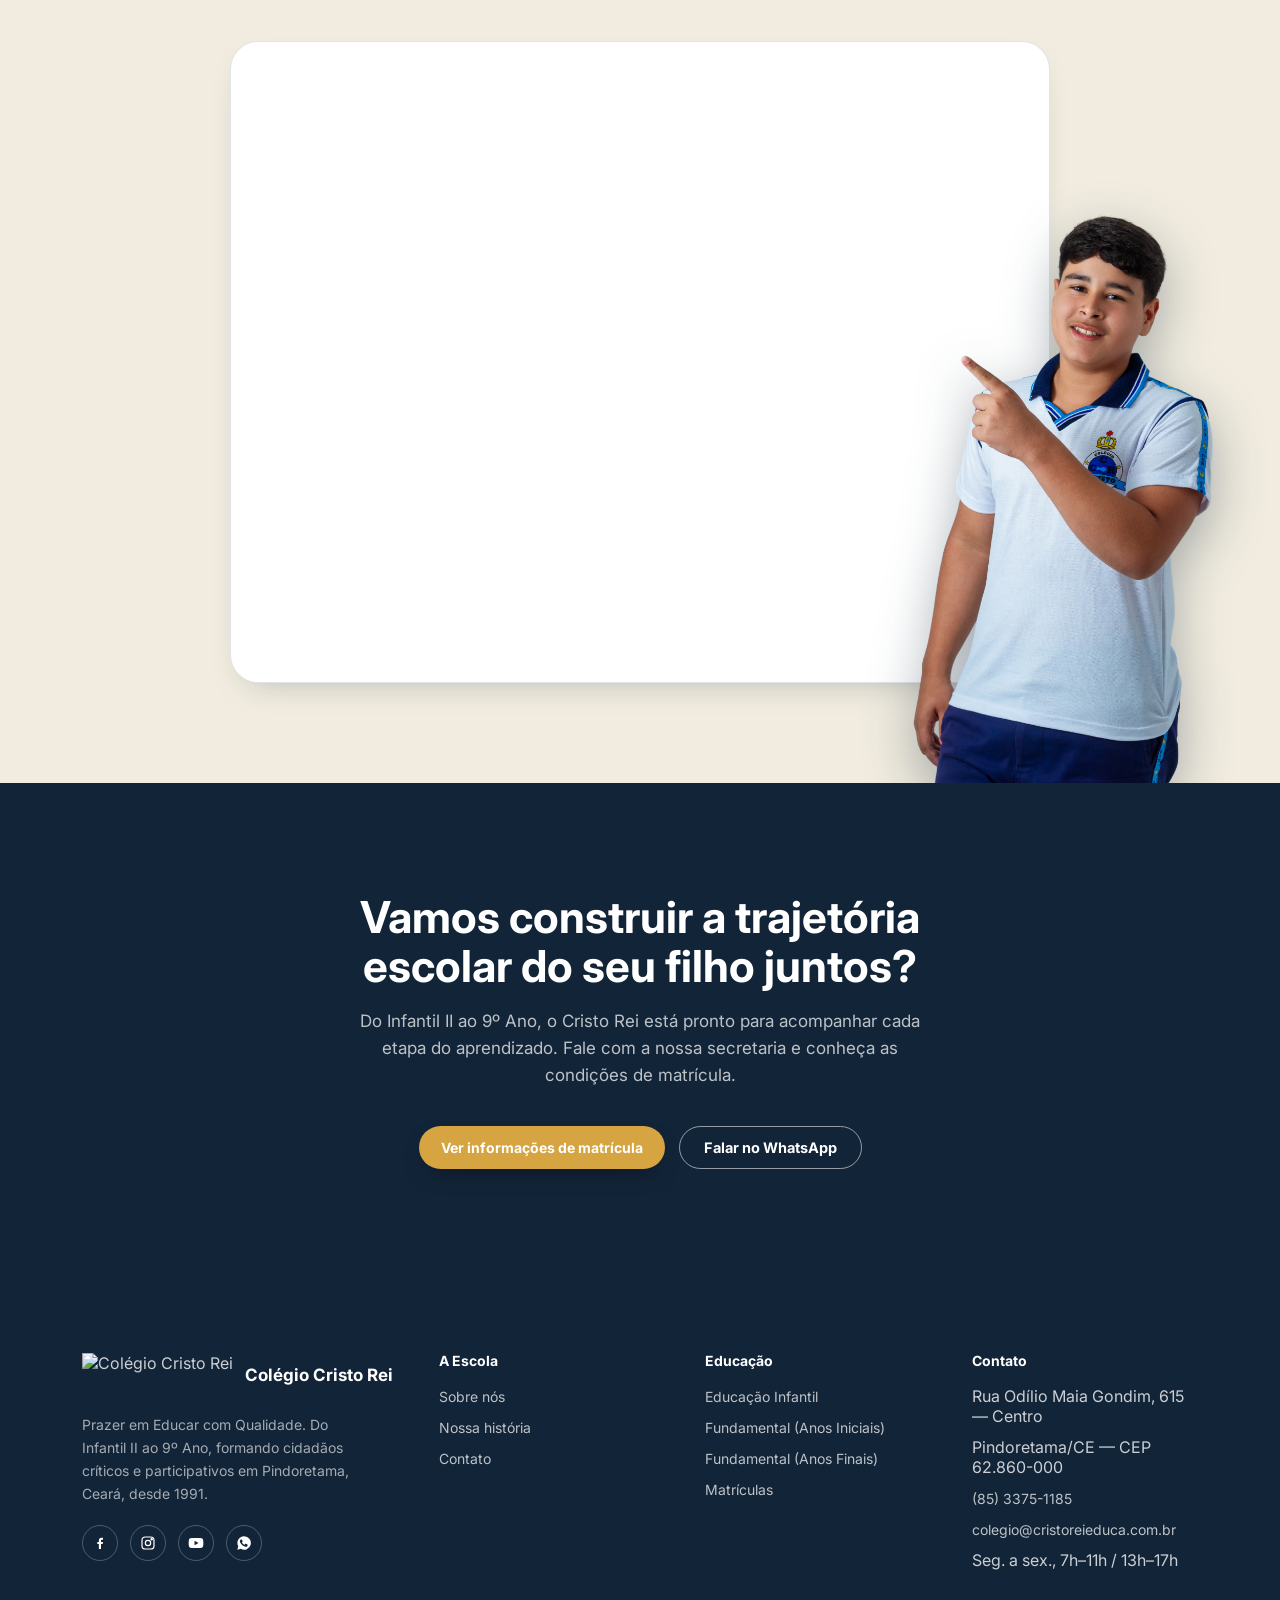
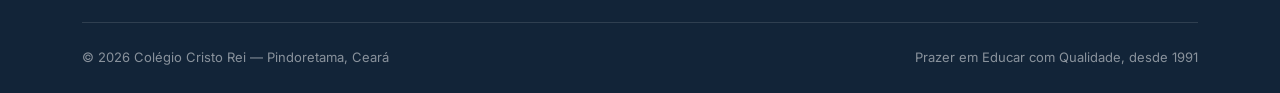
==== commit 3c9b5e6e: "Add files via upload" ====
--- a/index.html
+++ b/index.html
@@ -8,7 +8,7 @@
 <link rel="icon" href="https://cristoreieduca.com.br/wp-content/uploads/2020/12/cropped-favicon-1-270x270.png">
 <link rel="preconnect" href="https://fonts.googleapis.com">
 <link rel="preconnect" href="https://fonts.gstatic.com" crossorigin>
-<link href="https://fonts.googleapis.com/css2?family=Bricolage+Grotesque:opsz,wght@12..96,400;12..96,500;12..96,600;12..96,700&family=Manrope:wght@400;500;600;700;800&display=swap" rel="stylesheet">
+<link href="https://fonts.googleapis.com/css2?family=Inter:wght@400;500;600;700;800&display=swap" rel="stylesheet">
 <link rel="stylesheet" href="css/style.css">
 </head>
 <body>
--- a/css/style.css
+++ b/css/style.css
@@ -22,14 +22,14 @@
 html{scroll-behavior:smooth;}
 body{
   margin:0;
-  font-family:'Manrope', sans-serif;
+  font-family:'Inter', sans-serif;
   color:var(--ink);
   background:var(--paper);
   -webkit-font-smoothing:antialiased;
   overflow-x:hidden;
 }
 h1,h2,h3,h4{
-  font-family:'Bricolage Grotesque', sans-serif;
+  font-family:'Inter', sans-serif;
   font-weight:600;
   line-height:1.1;
   margin:0;
@@ -71,13 +71,13 @@
 .nav-row{display:flex;align-items:center;justify-content:space-between;padding:14px 0;gap:24px;}
 .brand{display:flex;align-items:center;gap:12px;}
 .brand img{height:46px;width:auto;}
-.brand .name{font-family:'Bricolage Grotesque', sans-serif;font-weight:600;font-size:18px;color:var(--navy);line-height:1.15;display:block;}
+.brand .name{font-family:'Inter', sans-serif;font-weight:600;font-size:18px;color:var(--navy);line-height:1.15;display:block;}
 .brand .tag{font-size:11.5px;color:var(--ink-soft);letter-spacing:.02em;}
 
 nav.main{display:flex;align-items:center;gap:30px;}
 nav.main > a, .has-drop > button{
   font-size:14.5px;font-weight:600;color:var(--navy-2);position:relative;padding:8px 0;
-  background:none;border:none;cursor:pointer;font-family:'Manrope',sans-serif;
+  background:none;border:none;cursor:pointer;font-family:'Inter', sans-serif;
   display:flex;align-items:center;gap:6px;
 }
 nav.main > a::after{content:'';position:absolute;left:0;bottom:0;width:0;height:2px;background:var(--gold);transition:width .25s ease;}
@@ -165,7 +165,7 @@
 .hero-media .float-card.node-bl{left:-34px;bottom:36px;padding:18px 22px;animation-delay:.7s;}
 .hero-media .float-card .icon{width:42px;height:42px;border-radius:50%;background:var(--paper-2);display:flex;align-items:center;justify-content:center;flex:none;color:var(--navy-2);}
 .hero-media .float-card .icon svg{width:22px;height:22px;}
-.hero-media .float-card b{display:block;font-size:14px;color:var(--navy);font-family:'Bricolage Grotesque', sans-serif;font-weight:600;}
+.hero-media .float-card b{display:block;font-size:14px;color:var(--navy);font-family:'Inter', sans-serif;font-weight:600;}
 .hero-media .float-card span{font-size:12.5px;color:var(--ink-soft);}
 
 .hero-media .float-card.mini{
@@ -225,7 +225,7 @@
 .timeline{border-left:2px solid var(--line);padding-left:30px;display:flex;flex-direction:column;gap:34px;}
 .timeline .item{position:relative;}
 .timeline .item::before{content:'';position:absolute;left:-37px;top:3px;width:12px;height:12px;border-radius:50%;background:var(--gold);border:3px solid var(--paper);box-shadow:0 0 0 2px var(--gold);}
-.timeline .year{font-family:'Bricolage Grotesque', sans-serif;font-weight:600;color:var(--navy);font-size:19px;}
+.timeline .year{font-family:'Inter', sans-serif;font-weight:600;color:var(--navy);font-size:19px;}
 .timeline .desc{color:var(--ink-soft);font-size:15px;margin-top:5px;line-height:1.55;max-width:460px;}
 @media(max-width:880px){.story-grid{grid-template-columns:1fr;}}
 
@@ -234,7 +234,7 @@
 .values-grid{display:grid;grid-template-columns:repeat(3,1fr);gap:28px;}
 .value-card{background:var(--white);border-radius:var(--radius-md);padding:34px 30px;border:1px solid var(--line);transition:transform .3s, box-shadow .3s;}
 .value-card:hover{transform:translateY(-6px);box-shadow:var(--shadow-soft);}
-.value-card .num{font-family:'Bricolage Grotesque', sans-serif;font-size:15px;font-weight:600;color:var(--gold-dark);border:1px solid var(--gold);border-radius:100px;width:38px;height:38px;display:flex;align-items:center;justify-content:center;margin-bottom:22px;}
+.value-card .num{font-family:'Inter', sans-serif;font-size:15px;font-weight:600;color:var(--gold-dark);border:1px solid var(--gold);border-radius:100px;width:38px;height:38px;display:flex;align-items:center;justify-content:center;margin-bottom:22px;}
 .value-card h3{font-size:19px;margin-bottom:12px;}
 .value-card p{color:var(--ink-soft);font-size:14.5px;line-height:1.65;}
 @media(max-width:880px){.values-grid{grid-template-columns:1fr;}}
@@ -259,7 +259,7 @@
 /* ---------- stats band ---------- */
 .stats-band{background:var(--navy);color:var(--white);padding:74px 0;}
 .stats-grid{display:grid;grid-template-columns:repeat(3,1fr);gap:24px;text-align:center;}
-.stats-grid .stat b{display:block;font-family:'Bricolage Grotesque', sans-serif;font-size:clamp(30px,4vw,44px);font-weight:600;color:var(--gold);}
+.stats-grid .stat b{display:block;font-family:'Inter', sans-serif;font-size:clamp(30px,4vw,44px);font-weight:600;color:var(--gold);}
 .stats-grid .stat span{font-size:13.5px;color:rgba(255,255,255,0.72);}
 @media(max-width:640px){.stats-grid{grid-template-columns:1fr;row-gap:32px;}}
 
@@ -332,7 +332,7 @@
 /* ---------- faq ---------- */
 .faq{padding:0 0 100px;}
 .faq-item{border-bottom:1px solid var(--line);}
-.faq-q{width:100%;text-align:left;background:none;border:none;padding:22px 0;display:flex;justify-content:space-between;align-items:center;cursor:pointer;font-family:'Bricolage Grotesque', sans-serif;font-size:17px;color:var(--navy);gap:20px;}
+.faq-q{width:100%;text-align:left;background:none;border:none;padding:22px 0;display:flex;justify-content:space-between;align-items:center;cursor:pointer;font-family:'Inter', sans-serif;font-size:17px;color:var(--navy);gap:20px;}
 .faq-q svg{width:18px;height:18px;flex:none;transition:transform .25s;color:var(--navy-2);}
 .faq-item.open .faq-q svg{transform:rotate(45deg);}
 .faq-a{max-height:0;overflow:hidden;transition:max-height .3s ease;}
@@ -370,9 +370,9 @@
 .foot-grid{display:grid;grid-template-columns:1.4fr 1fr 1fr 1fr;gap:40px;padding-bottom:52px;border-bottom:1px solid rgba(255,255,255,0.12);}
 .foot-brand{display:flex;gap:12px;align-items:center;margin-bottom:16px;}
 .foot-brand img{height:44px;}
-.foot-brand b{font-family:'Bricolage Grotesque', sans-serif;color:var(--white);font-size:17px;}
+.foot-brand b{font-family:'Inter', sans-serif;color:var(--white);font-size:17px;}
 footer p.desc{font-size:14px;line-height:1.65;max-width:280px;color:rgba(255,255,255,0.62);}
-footer h4{color:var(--white);font-size:14px;margin-bottom:18px;font-family:'Manrope',sans-serif;font-weight:700;}
+footer h4{color:var(--white);font-size:14px;margin-bottom:18px;font-family:'Inter', sans-serif;font-weight:700;}
 footer ul{display:flex;flex-direction:column;gap:11px;}
 footer ul a{font-size:14px;color:rgba(255,255,255,0.72);transition:color .2s;}
 footer ul a:hover{color:var(--gold);}
